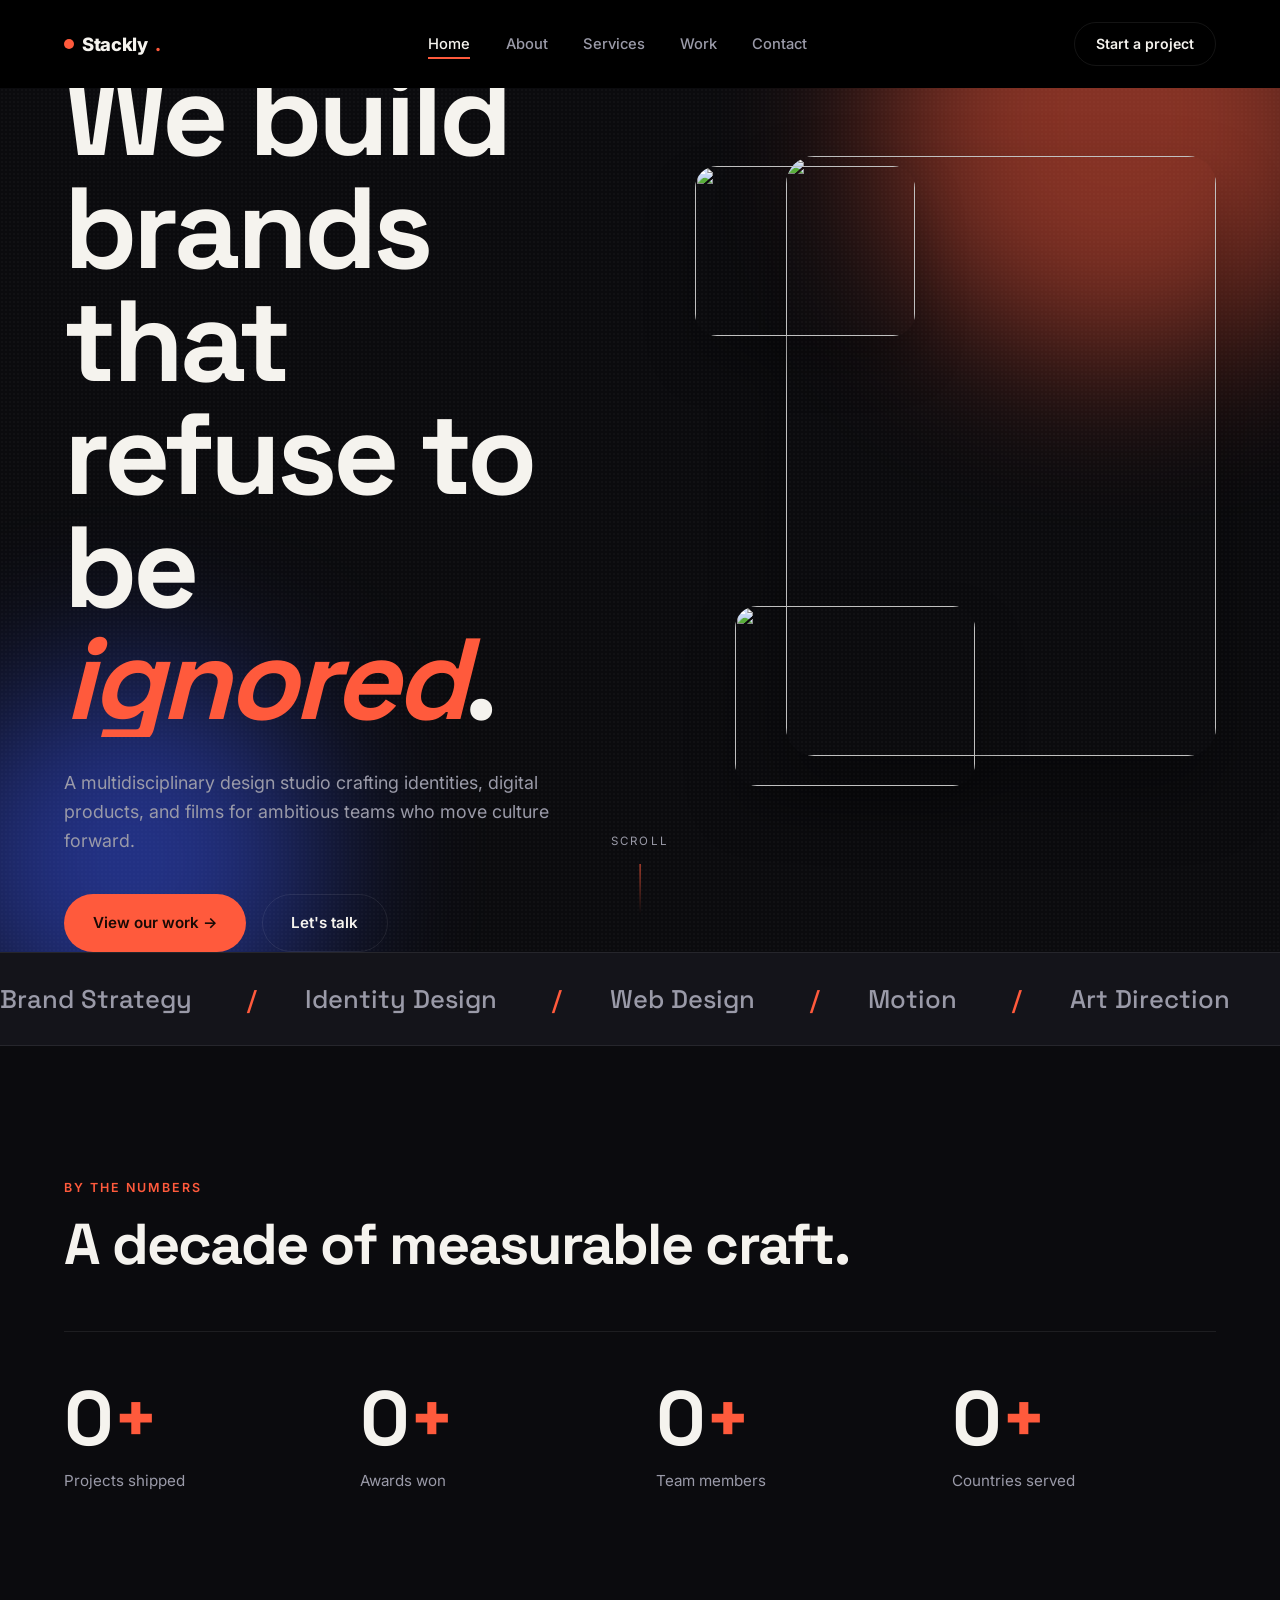
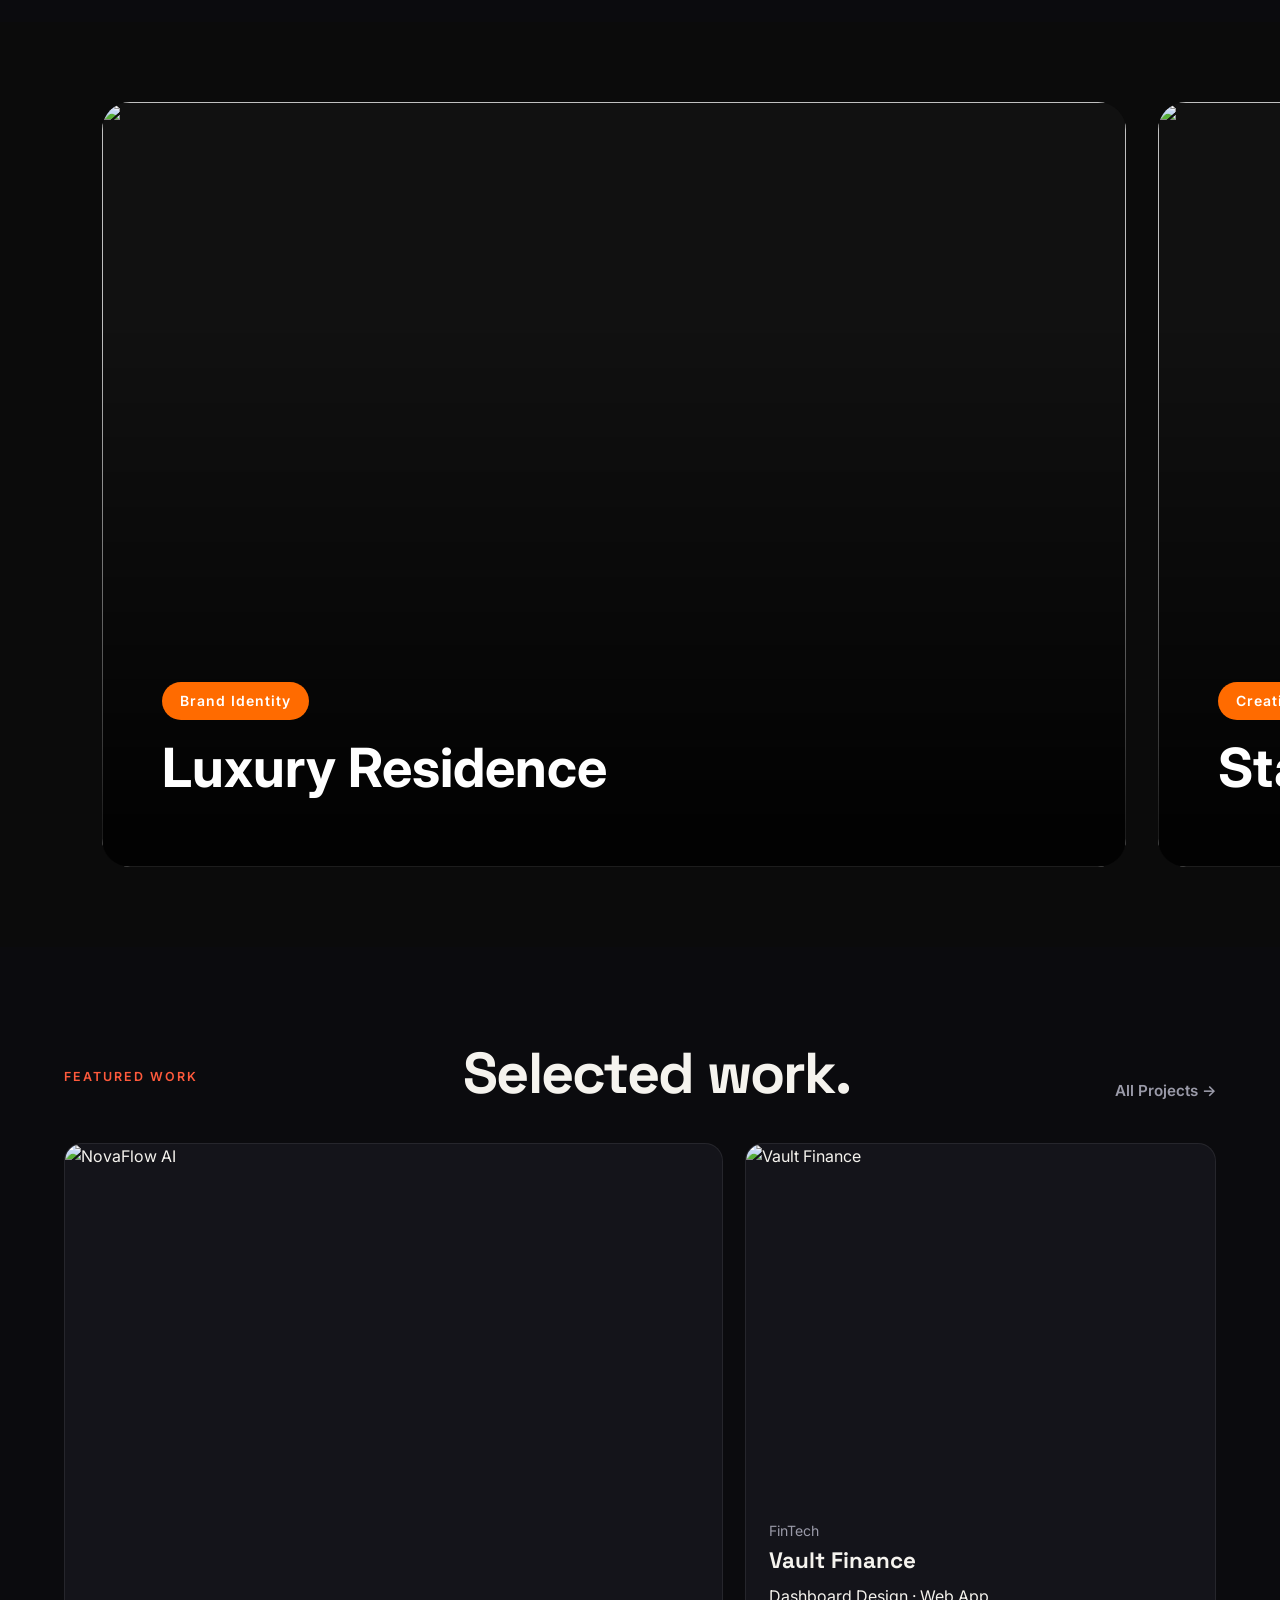
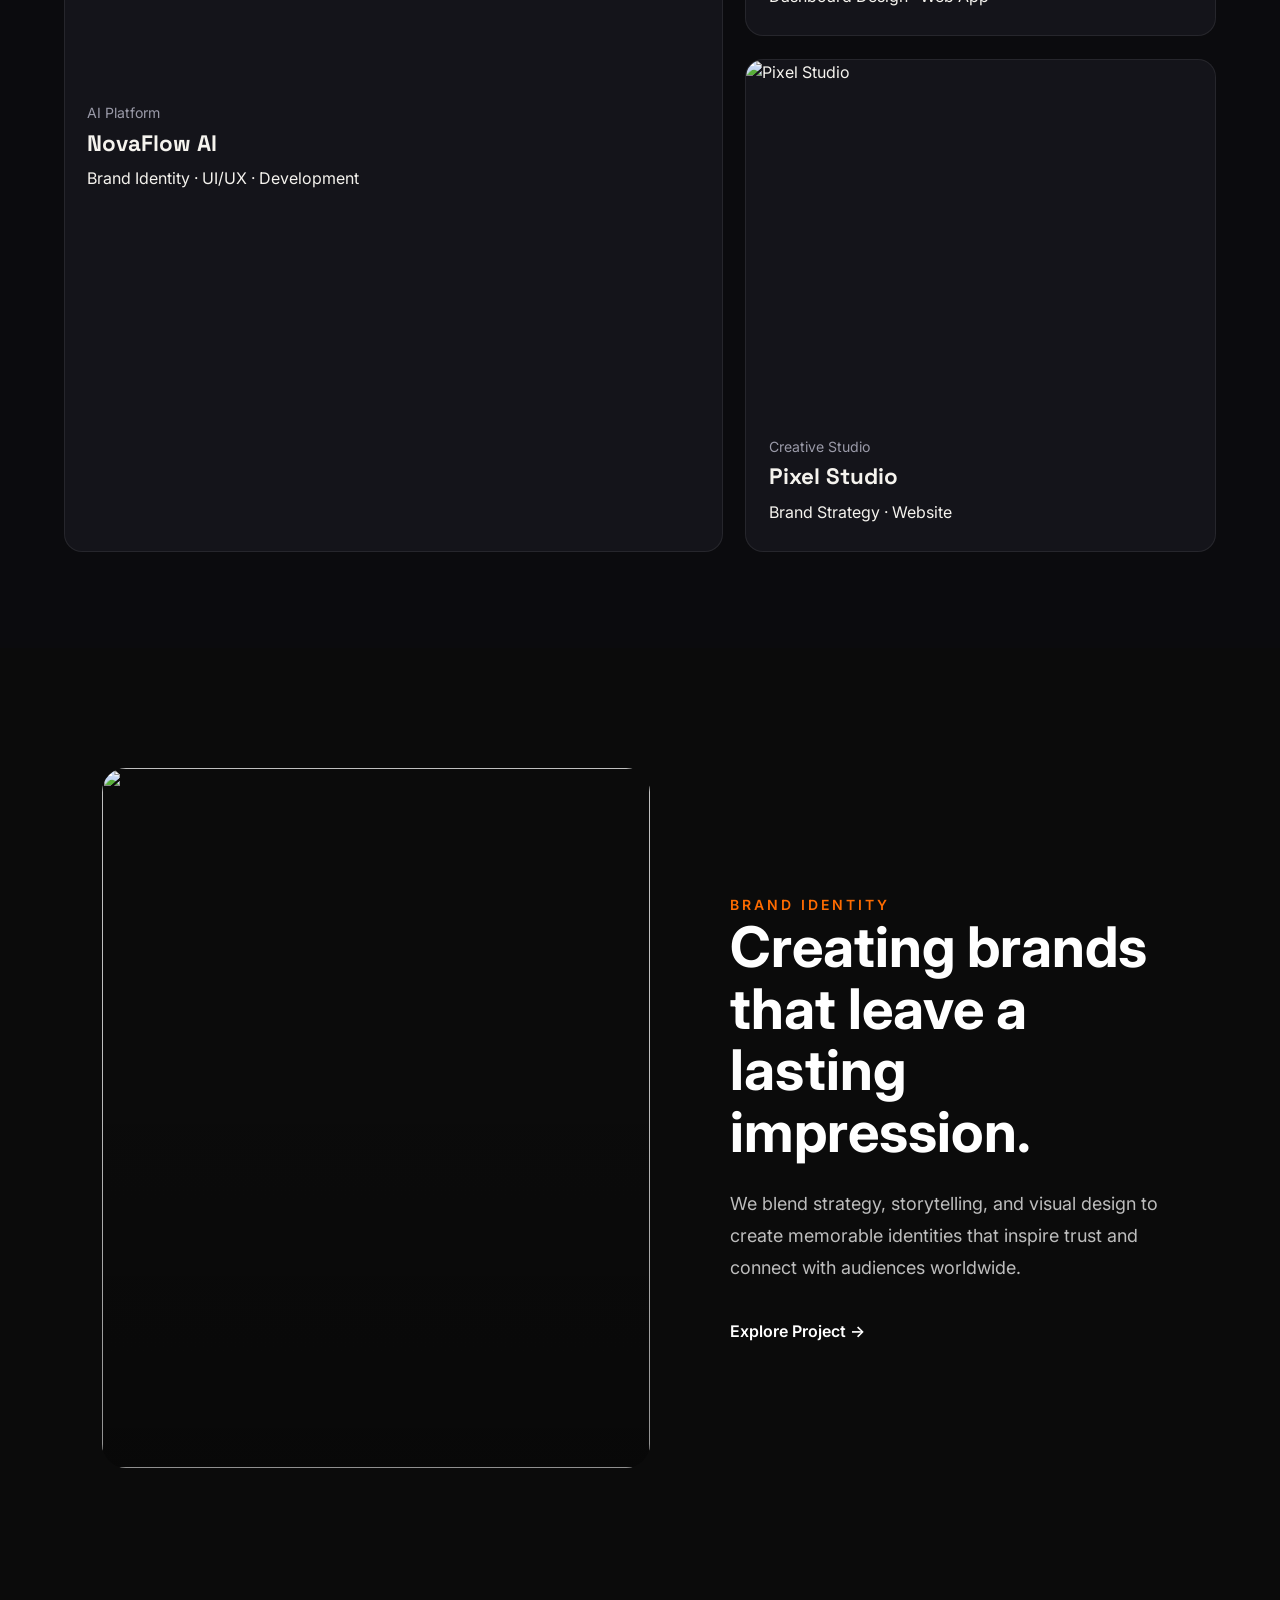
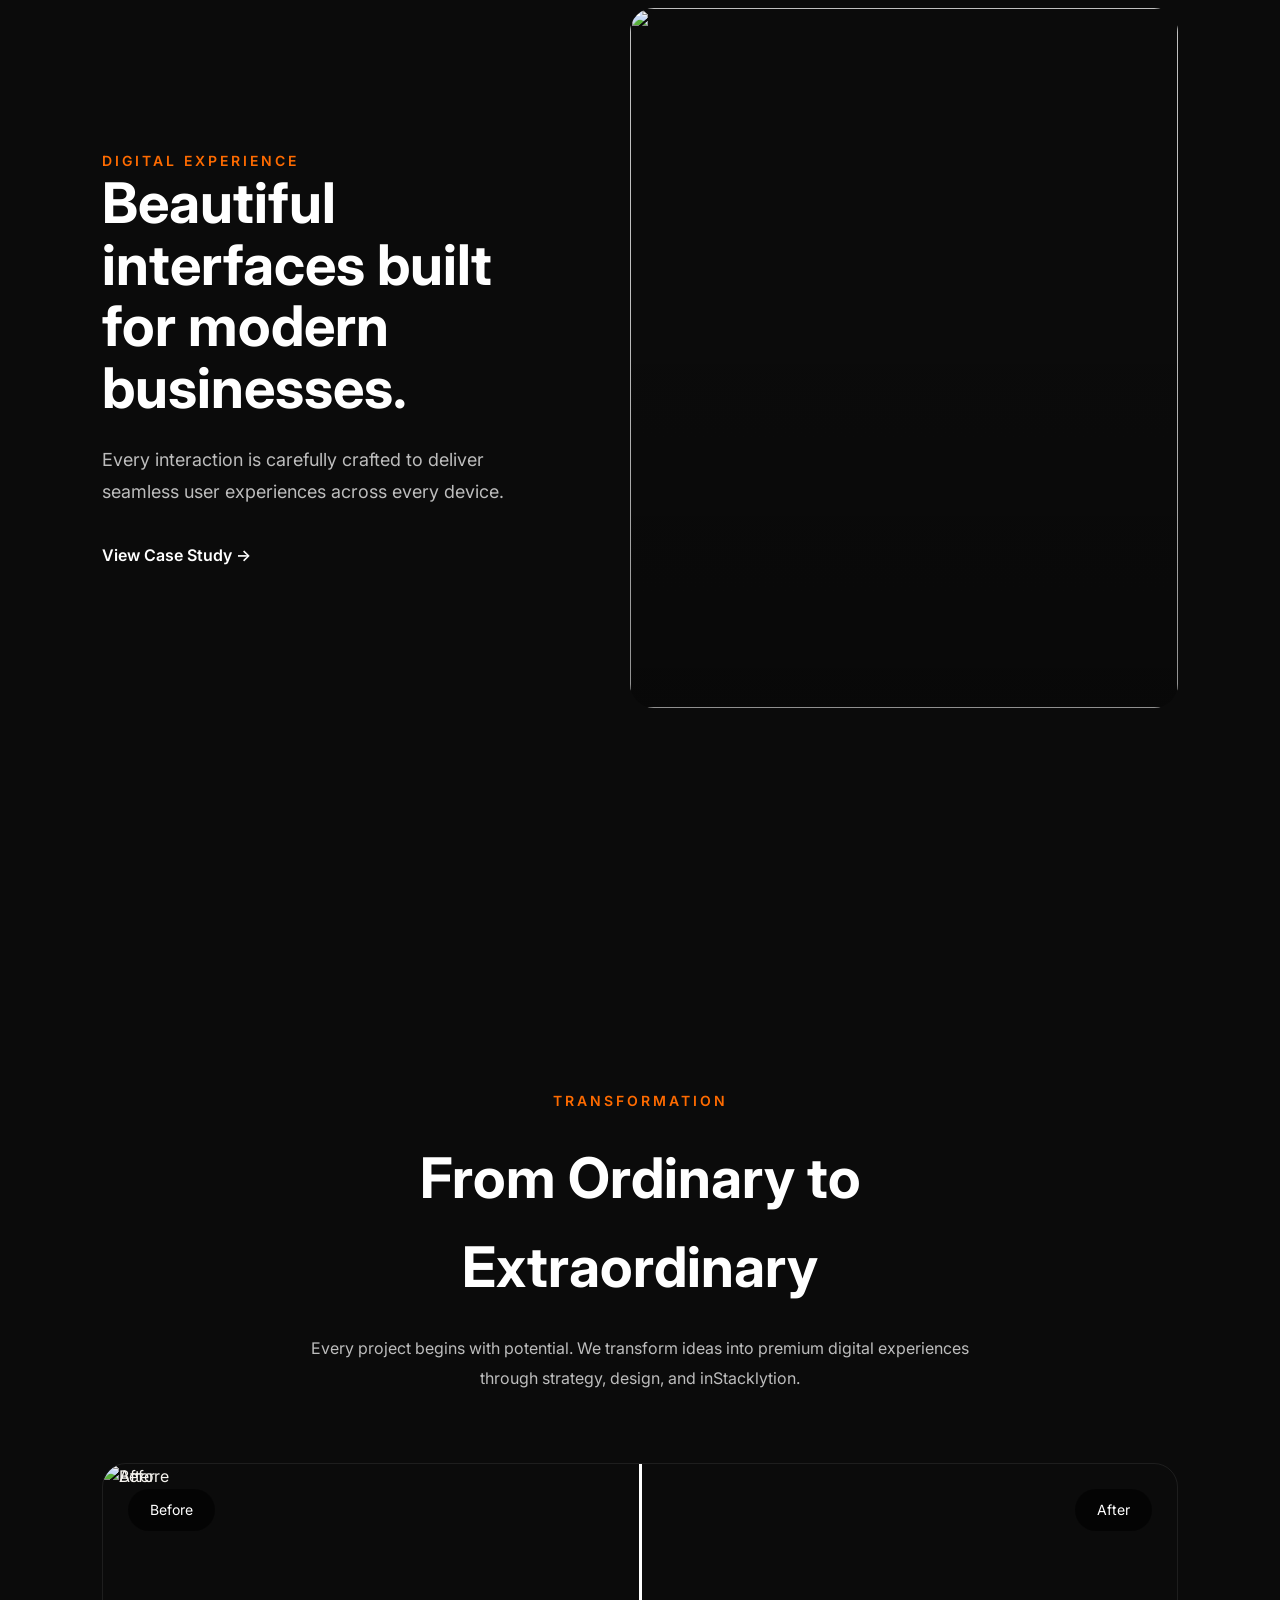
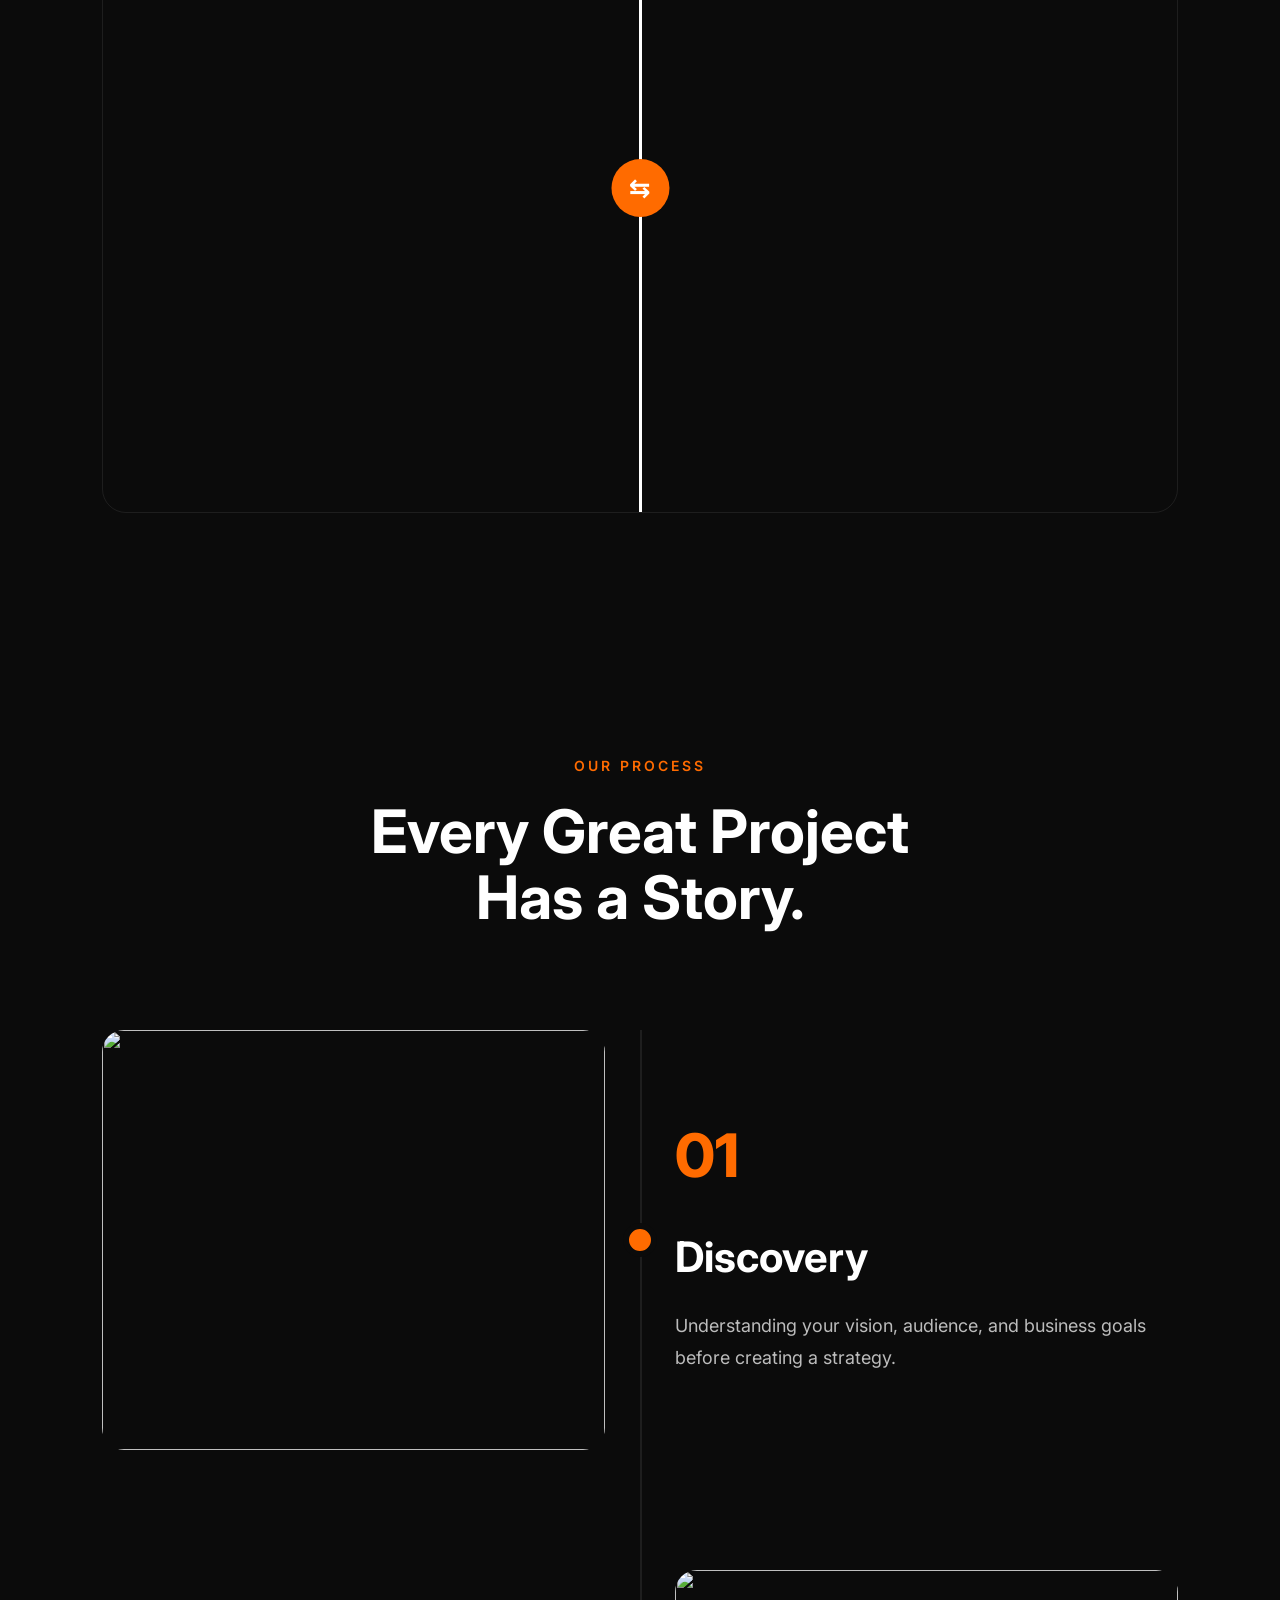
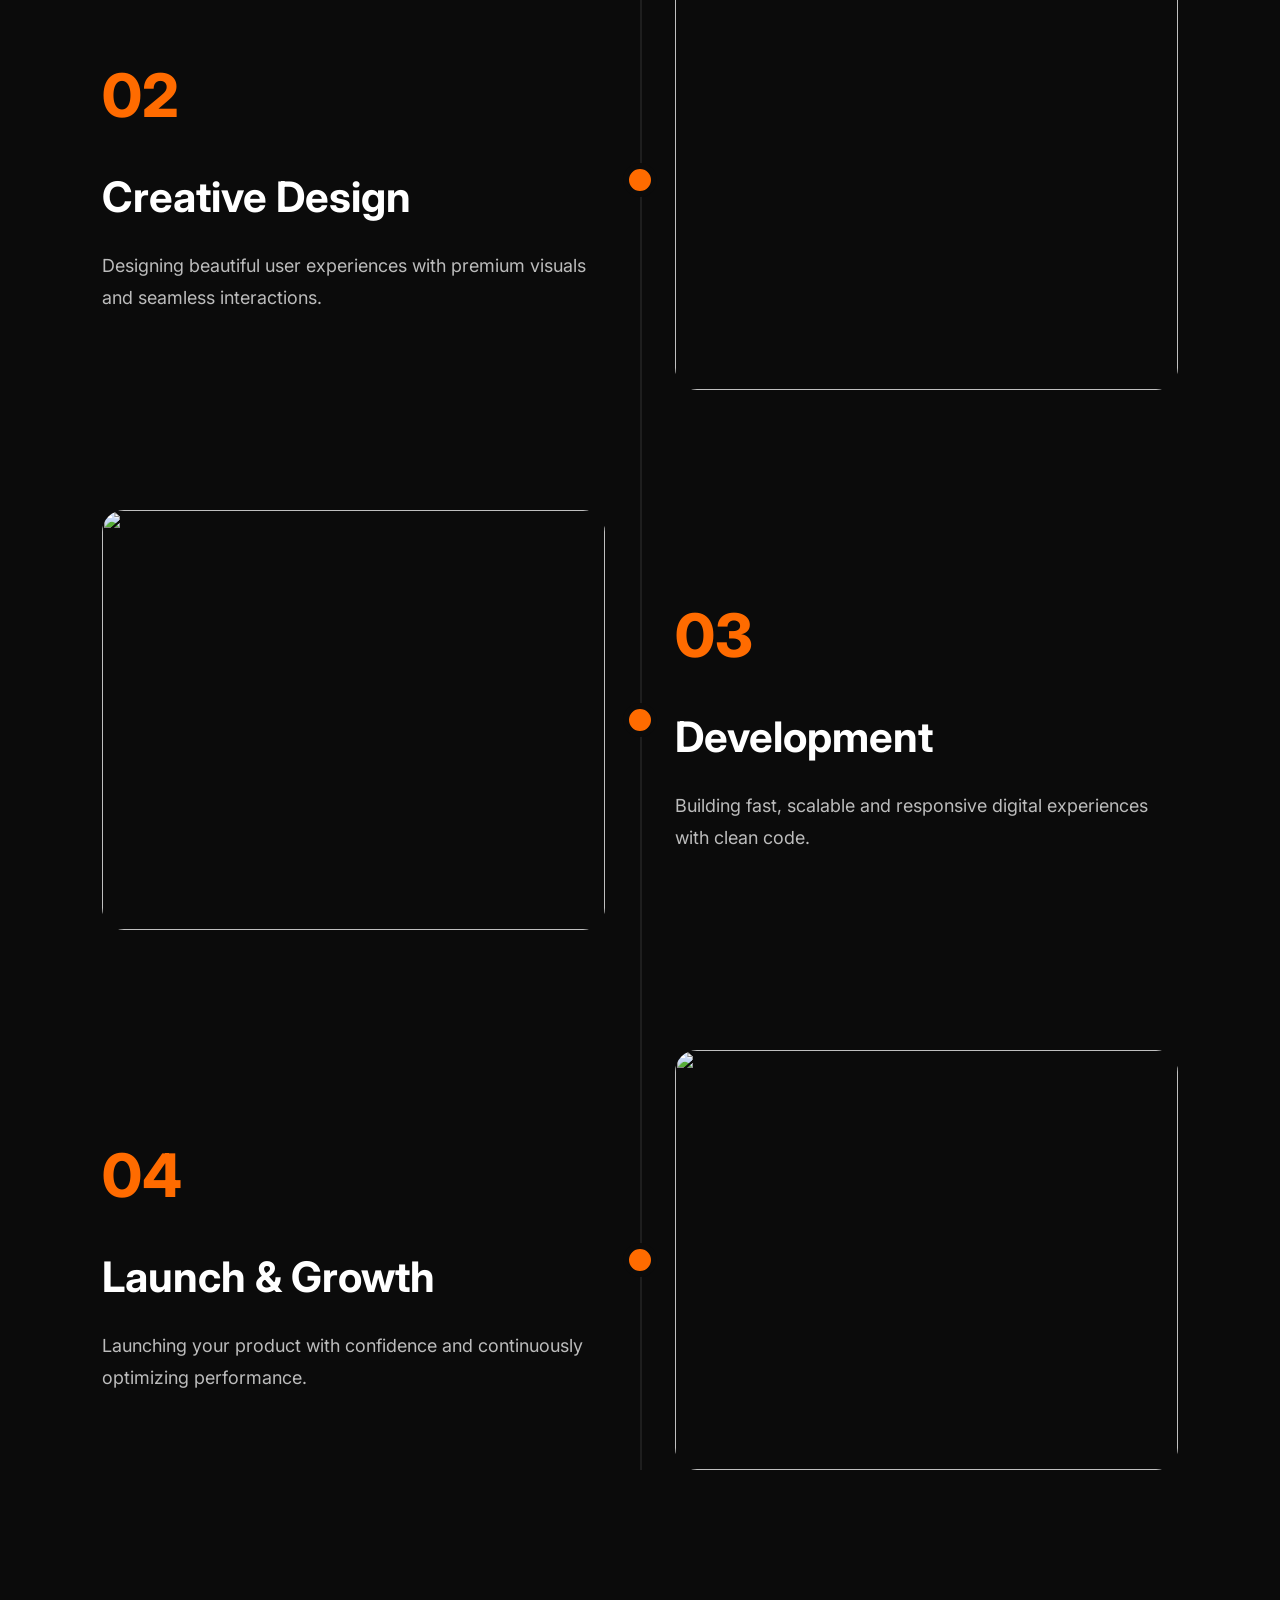
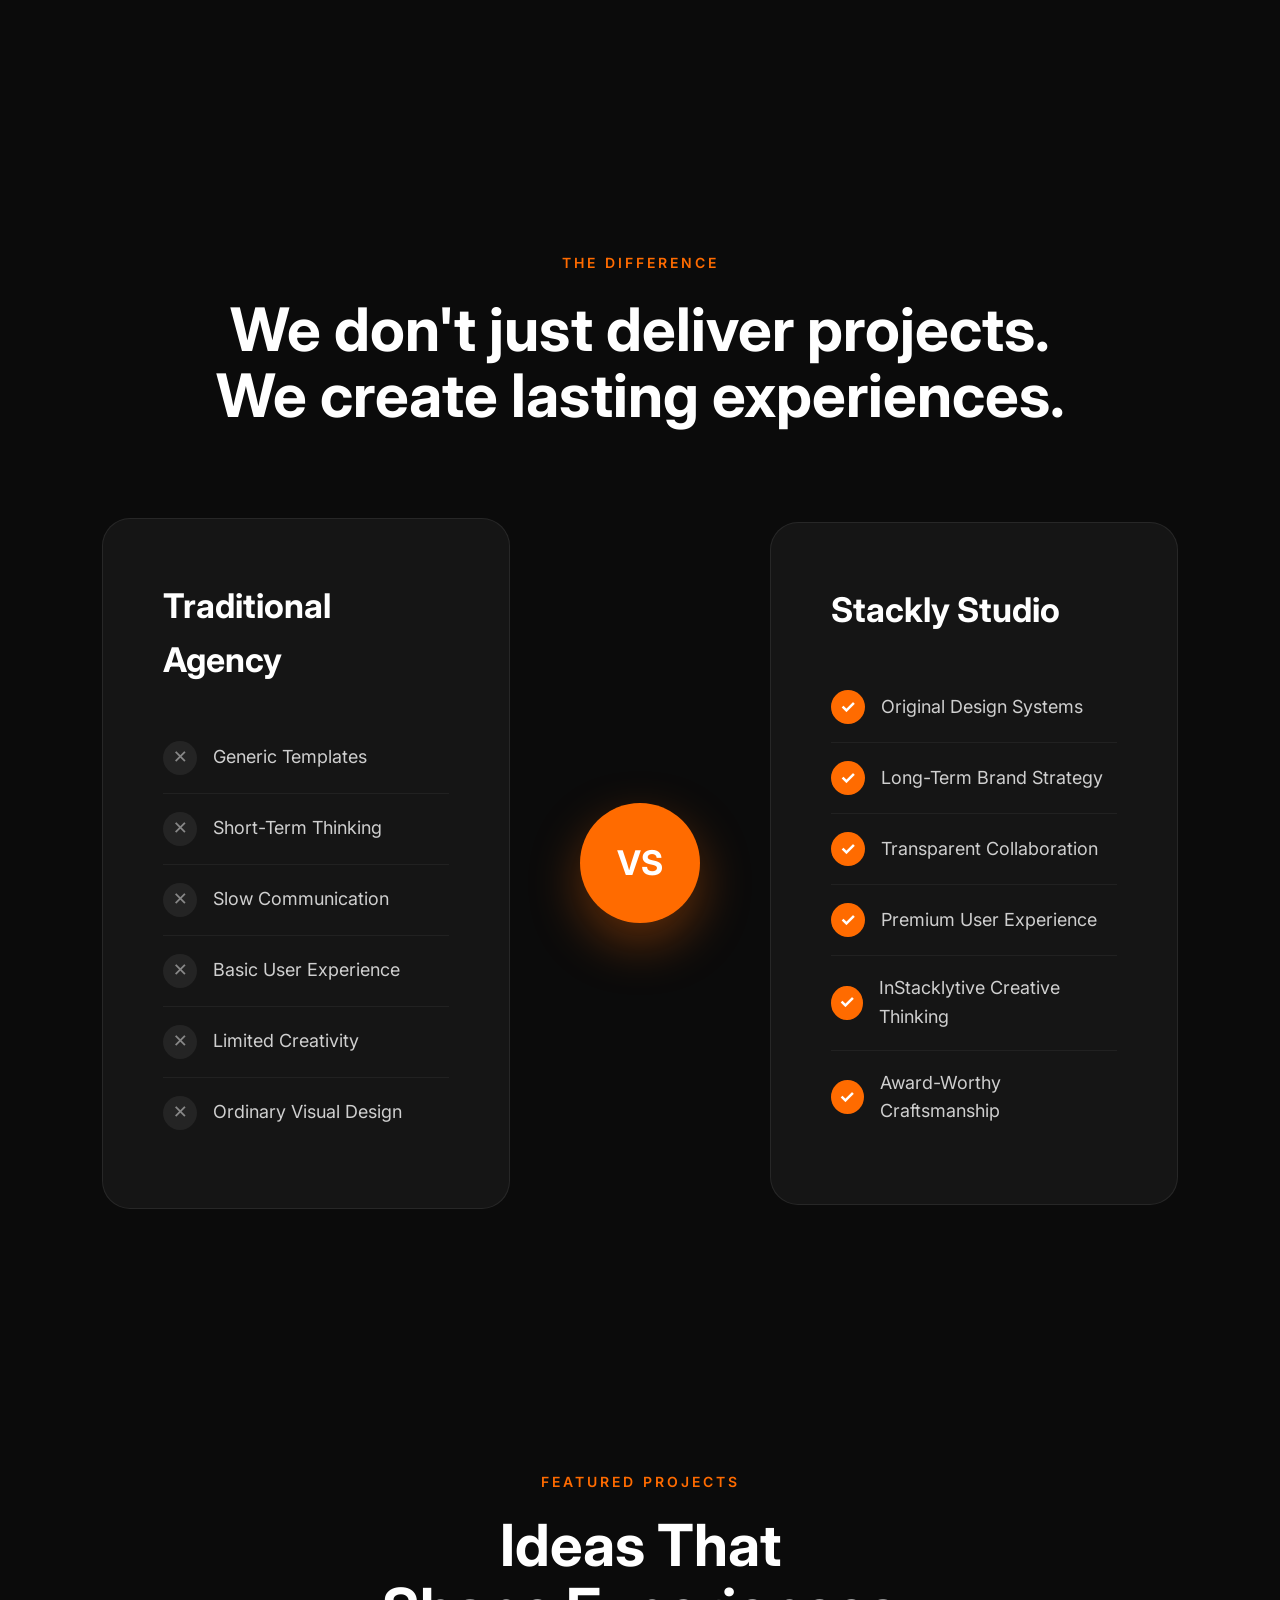
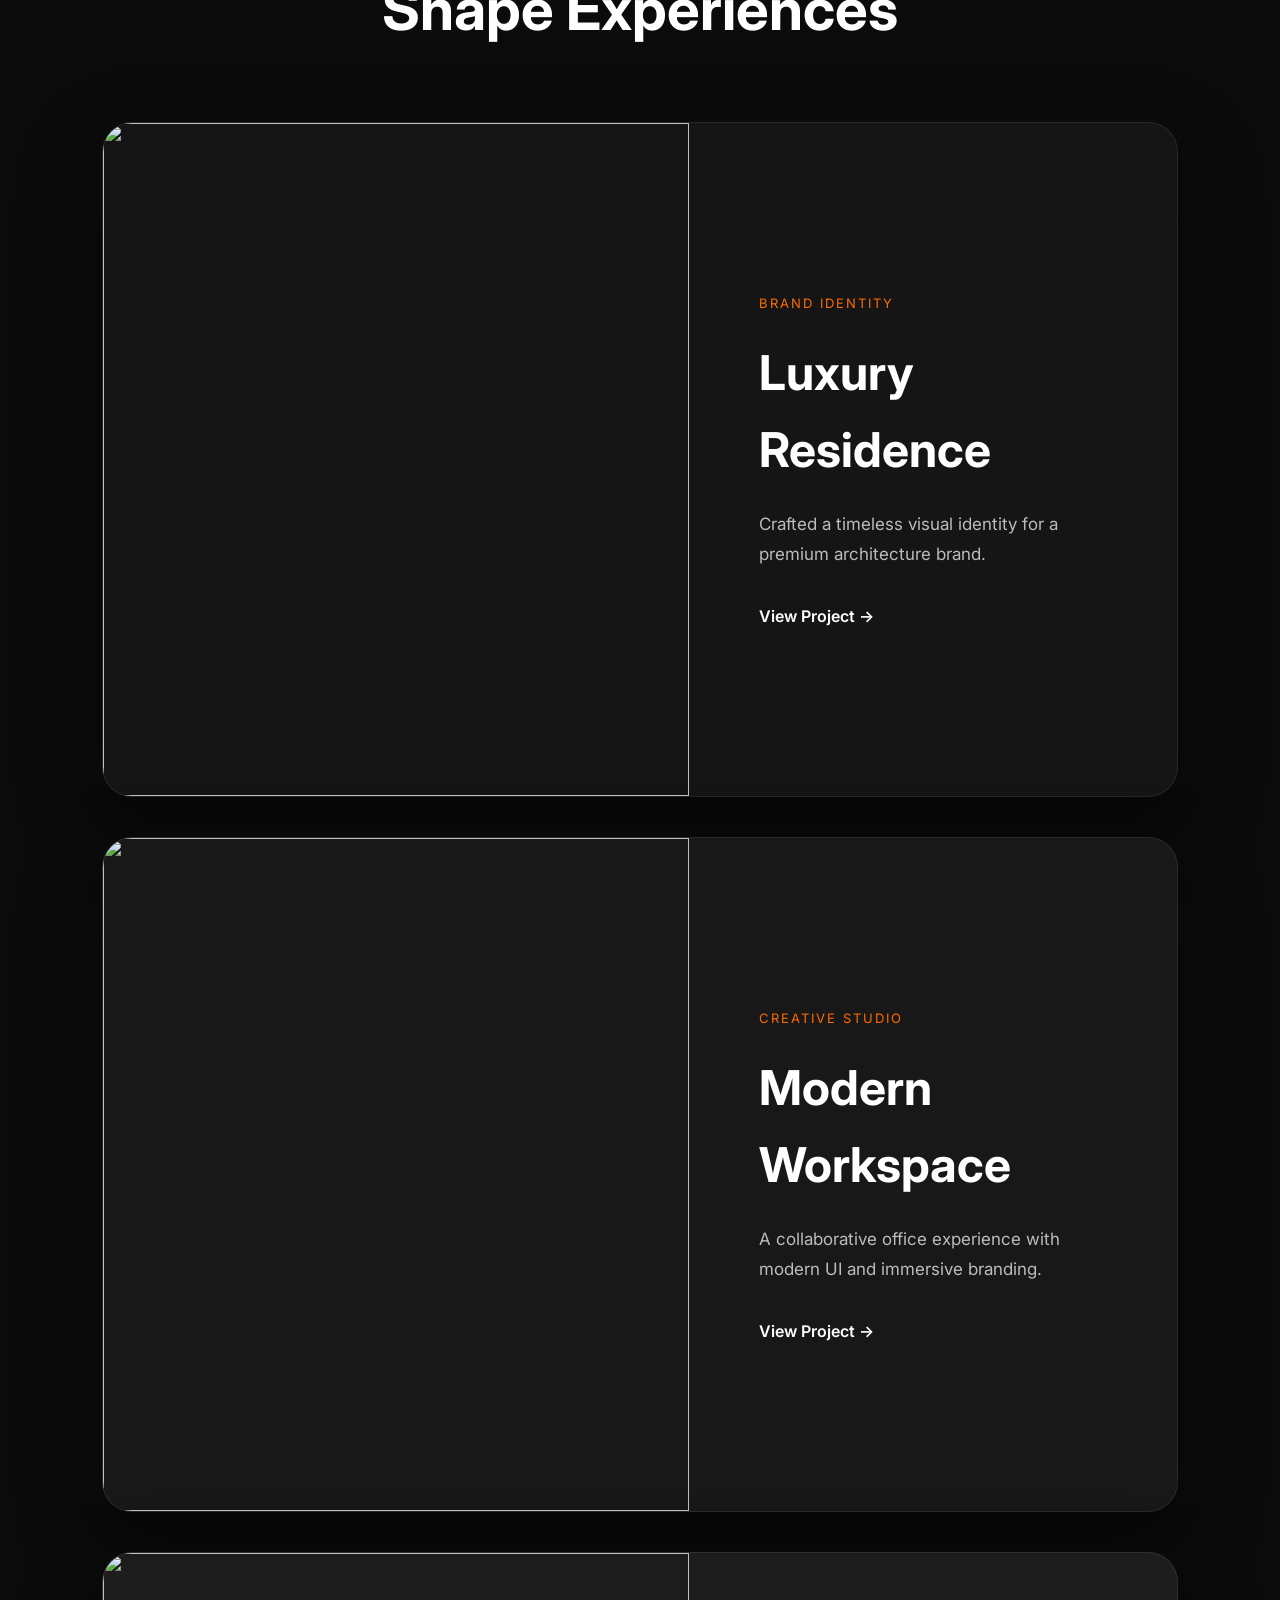
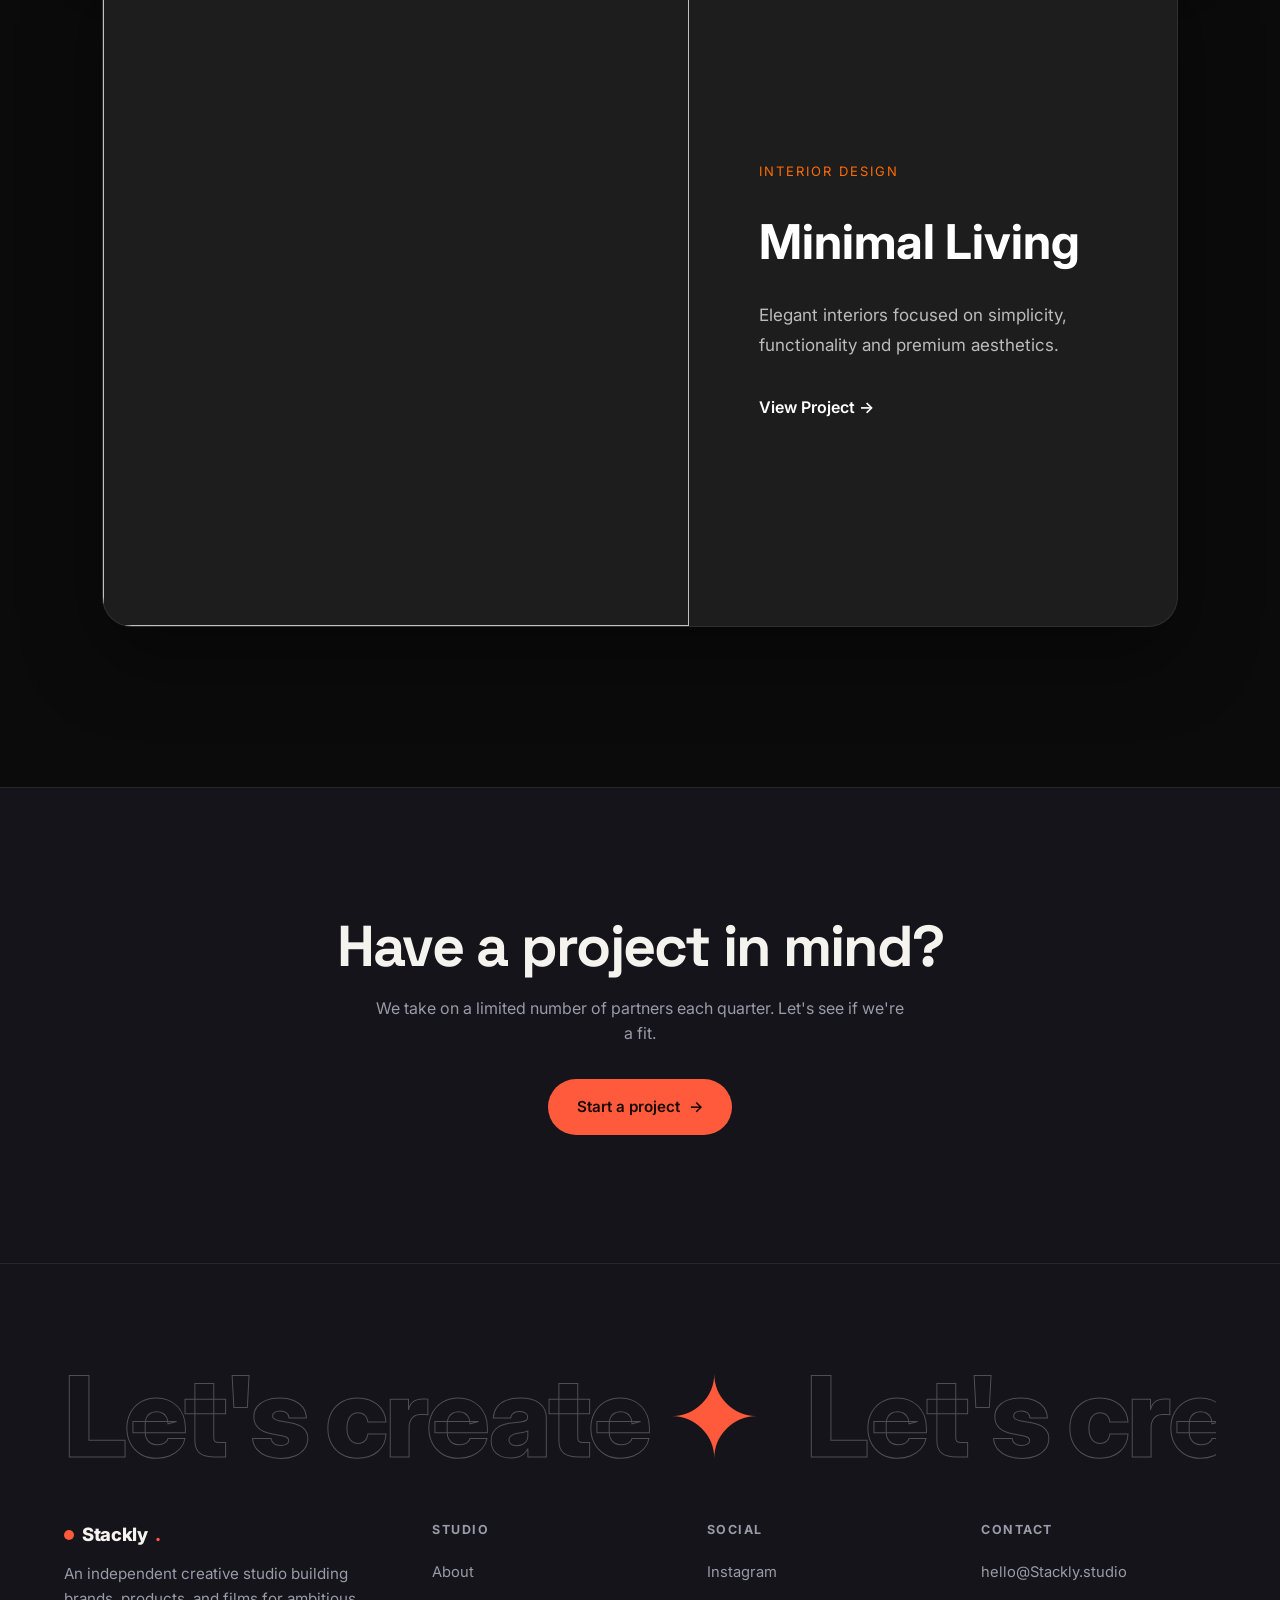
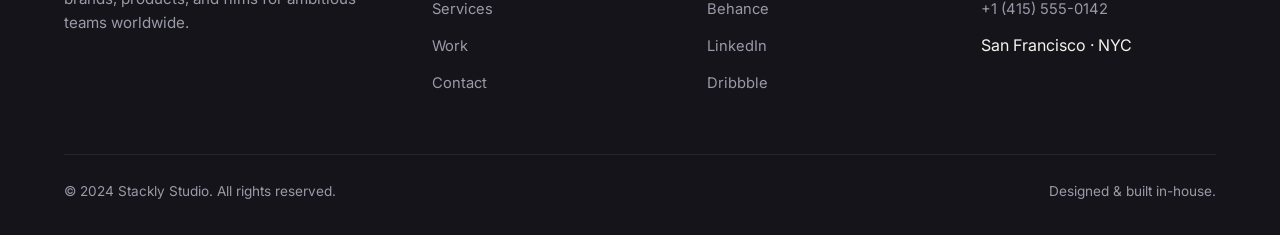
==== index.html @ c338a590 "first commit" ====
<!doctype html>
<html lang="en">
  <head>
    <meta charset="UTF-8" />
    <link rel="icon" type="image/svg+xml" href="/vite.svg" />
    <meta name="viewport" content="width=device-width, initial-scale=1.0" />
    <title>Stackly — Creative Agency</title>
    <link rel="preconnect" href="https://fonts.googleapis.com" />
    <link rel="preconnect" href="https://fonts.gstatic.com" crossorigin />
    <link href="https://fonts.googleapis.com/css2?family=Inter:wght@400;500;600;700;800&family=Space+Grotesk:wght@400;500;700&display=swap" rel="stylesheet" />
    <link rel="stylesheet" href="css/common.css" />
    <link rel="stylesheet" href="css/home.css" />
  </head>
  <body>
    <nav class="nav" id="nav">
      <a href="/index.html" class="nav-logo"><span class="dot"></span>Stackly<span style="color:var(--accent)">.</span></a>
      <ul class="nav-links" id="navLinks">
        <li><a href="index.html" class="active">Home</a></li>
        <li><a href="about.html">About</a></li>
        <li><a href="services.html">Services</a></li>
        <li><a href="work.html">Work</a></li>
        <li><a href="contact.html">Contact</a></li>
      </ul>
      <a href="/contact.html" class="nav-cta" id="navCta">Start a project</a>
      <button class="nav-toggle" id="navToggle" aria-label="Menu">
        <span></span><span></span><span></span>
      </button>
    </nav>

<header class="hero">

    <div class="hero-grain"></div>
    <div class="hero-orb orb-1"></div>
    <div class="hero-orb orb-2"></div>

    <div class="hero-wrapper">

        <!-- LEFT -->

        <div class="hero-content">

            <span class="hero-eyebrow">
                Creative studio · est. 2014
            </span>

            <h1 class="hero-title">
                <span class="line"><span>We build</span></span>
                <span class="line"><span>brands that</span></span>
                <span class="line"><span>refuse to be <em>ignored</em>.</span></span>
            </h1>

            <p class="hero-sub">
                A multidisciplinary design studio crafting identities,
                digital products, and films for ambitious teams who move
                culture forward.
            </p>

            <div class="hero-actions">
                <a href="/work.html" class="btn btn-primary">
                    View our work →
                </a>

                <a href="/contact.html" class="btn btn-ghost">
                    Let's talk
                </a>
            </div>

        </div>

        <!-- RIGHT -->

        <div class="hero-visual">

            <div class="hero-main">

                <img src="https://images.unsplash.com/photo-1497366754035-f200968a6e72?auto=format&fit=crop&w=1200&q=80">

            </div>

            <div class="hero-card card-top">

                <img src="https://images.unsplash.com/photo-1552664730-d307ca884978?auto=format&fit=crop&w=800&q=80">

            </div>

            <div class="hero-card card-bottom">

                <img src="https://images.unsplash.com/photo-1551434678-e076c223a692?auto=format&fit=crop&w=800&q=80">

            </div>

        </div>

    </div>

    <div class="hero-scroll">

        <span>Scroll</span>

        <div class="hero-scroll-line"></div>

    </div>

</header>

    <!-- SECTION-2 -->

    <section class="marquee-band">
      <div class="marquee-track">
        <span>Brand Strategy</span><span>Identity Design</span><span>Web Design</span>
        <span>Motion</span><span>Art Direction</span><span>Photography</span>
        <span>Brand Strategy</span><span>Identity Design</span><span>Web Design</span>
        <span>Motion</span><span>Art Direction</span><span>Photography</span>
      </div>
    </section>

    <!-- SECTION-3 -->

    <section class="stats">
      <div class="stats-head ">
        <span class="eyebrow section-tag">By the numbers</span>
        <h2>A decade of measurable craft.</h2>
      </div>
      <div class="stats-grid">
        <div class="stat ">
          <div class="stat-num" data-count="240">0</div>
          <div class="stat-label">Projects shipped</div>
        </div>
        <div class="stat " >
          <div class="stat-num" data-count="68">0</div>
          <div class="stat-label">Awards won</div>
        </div>
        <div class="stat " >
          <div class="stat-num" data-count="42">0</div>
          <div class="stat-label">Team members</div>
        </div>
        <div class="stat " >
          <div class="stat-num" data-count="12">0</div>
          <div class="stat-label">Countries served</div>
        </div>
      </div>
    </section>

    <!-- SECTION-4 -->
     <section class="portfolio-slider">

    <div class="project-card">
        <img src="https://images.unsplash.com/photo-1511818966892-d7d671e672a2?auto=format&fit=crop&w=1600&q=80" alt="">
        <div class="overlay">
            <span>Brand Identity</span>
            <h3>Luxury Residence</h3>
        </div>
    </div>

    <div class="project-card">
        <img src="https://images.unsplash.com/photo-1497366754035-f200968a6e72?auto=format&fit=crop&w=1600&q=80" alt="">
        <div class="overlay">
            <span>Creative Workspace</span>
            <h3>Stackly Office</h3>
        </div>
    </div>

    <div class="project-card">
        <img src="https://images.unsplash.com/photo-1505693416388-ac5ce068fe85?auto=format&fit=crop&w=1600&q=80" alt="">
        <div class="overlay">
            <span>Interior Design</span>
            <h3>Minimal Living</h3>
        </div>
    </div>

</section>

<!-- SECTION-5 -->

    <section class="showcase">

    <div class="showcase-head">

        <span class="eyebrow section-tag">Featured Work</span>

        <h2>Selected work.</h2>

        <a href="work.html" class="link-arrow">
            All Projects <span>→</span>
        </a>

    </div>

    <div class="showcase-grid">

        <!-- Project 1 -->

        <article class="card card-wide">

            <div class="card-img">

                <img src="https://images.unsplash.com/photo-1558655146-d09347e92766?auto=format&fit=crop&w=1600&q=80" alt="NovaFlow AI">

            </div>

            <div class="card-meta">

                <span class="project-type">AI Platform</span>

                <h3>NovaFlow AI</h3>

                <p>Brand Identity · UI/UX · Development</p>

            </div>

        </article>

        <!-- Project 2 -->

        <article class="card">

            <div class="card-img">

                <img src="https://images.unsplash.com/photo-1556740749-887f6717d7e4?auto=format&fit=crop&w=1200&q=80" alt="Vault Finance">

            </div>

            <div class="card-meta">

                <span class="project-type">FinTech</span>

                <h3>Vault Finance</h3>

                <p>Dashboard Design · Web App</p>

            </div>

        </article>

        <!-- Project 3 -->

        <article class="card">

            <div class="card-img">

                <img src="https://images.unsplash.com/photo-1516321318423-f06f85e504b3?auto=format&fit=crop&w=1200&q=80" alt="Pixel Studio">

            </div>

            <div class="card-meta">

                <span class="project-type">Creative Studio</span>

                <h3>Pixel Studio</h3>

                <p>Brand Strategy · Website</p>

            </div>

        </article>

    </div>

</section>

<!-- SECTION-6 -->
<section class="split-showcase">

    <!-- Section 1 -->
    <div class="split-row">

        <div class="split-image">
            <img src="https://images.unsplash.com/photo-1511818966892-d7d671e672a2?auto=format&fit=crop&w=1600&q=80" alt="">
        </div>

        <div class="split-content">
            <span class="section-tag">Brand Identity</span>

            <h2>Creating brands that leave a lasting impression.</h2>

            <p>
                We blend strategy, storytelling, and visual design to
                create memorable identities that inspire trust and
                connect with audiences worldwide.
            </p>

            <a href="#" class="split-btn">
                Explore Project →
            </a>

        </div>

    </div>

    <!-- Section 2 -->

    <div class="split-row reverse">

        <div class="split-image">
            <img src="https://images.unsplash.com/photo-1497366754035-f200968a6e72?auto=format&fit=crop&w=1600&q=80" alt="">
        </div>

        <div class="split-content">

            <span class="section-tag">Digital Experience</span>

            <h2>Beautiful interfaces built for modern businesses.</h2>

            <p>
                Every interaction is carefully crafted to deliver
                seamless user experiences across every device.
            </p>

            <a href="#" class="split-btn">
                View Case Study →
            </a>

        </div>

    </div>

</section>

<!-- SECTION-7 -->
<section class="before-after">

    <div class="section-heading">
        <span class="section-tag">Transformation</span>
        <h2>From Ordinary to Extraordinary</h2>
        <p>
            Every project begins with potential. We transform ideas into
            premium digital experiences through strategy, design, and inStacklytion.
        </p>
    </div>

    <div class="compare-container">

        <!-- Before -->
        <img
            src="https://images.unsplash.com/photo-1497366754035-f200968a6e72?auto=format&fit=crop&w=1600&q=80"
            alt="Before"
        >

        <!-- After -->
        <div class="compare-after">

            <img
                src="https://images.unsplash.com/photo-1511818966892-d7d671e672a2?auto=format&fit=crop&w=1600&q=80"
                alt="After"
            >

        </div>

        <!-- Drag Line -->
        <div class="compare-line">
            <span>⇆</span>
        </div>

        <input
            type="range"
            min="0"
            max="100"
            value="50"
            class="slider"
        >

        <div class="label before-label">Before</div>
        <div class="label after-label">After</div>

    </div>

</section>

<!-- SECTION-8 -->
<section class="timeline">

    <div class="timeline-heading">
        <span class="section-tag">Our Process</span>
        <h2>Every Great Project<br>Has a Story.</h2>
    </div>

    <div class="timeline-wrapper">

        <!-- Step 1 -->
        <div class="timeline-item">

            <div class="timeline-image">
                <img src="https://images.unsplash.com/photo-1516321318423-f06f85e504b3?auto=format&fit=crop&w=1200&q=80" alt="">
            </div>

            <div class="timeline-content">
                <span>01</span>
                <h3>Discovery</h3>
                <p>Understanding your vision, audience, and business goals before creating a strategy.</p>
            </div>

        </div>

        <!-- Step 2 -->
        <div class="timeline-item reverse">

            <div class="timeline-image">
                <img src="https://images.unsplash.com/photo-1497366754035-f200968a6e72?auto=format&fit=crop&w=1200&q=80" alt="">
            </div>

            <div class="timeline-content">
                <span>02</span>
                <h3>Creative Design</h3>
                <p>Designing beautiful user experiences with premium visuals and seamless interactions.</p>
            </div>

        </div>

        <!-- Step 3 -->
        <div class="timeline-item">

            <div class="timeline-image">
                <img src="https://images.unsplash.com/photo-1511818966892-d7d671e672a2?auto=format&fit=crop&w=1200&q=80" alt="">
            </div>

            <div class="timeline-content">
                <span>03</span>
                <h3>Development</h3>
                <p>Building fast, scalable and responsive digital experiences with clean code.</p>
            </div>

        </div>

        <!-- Step 4 -->
        <div class="timeline-item reverse">

            <div class="timeline-image">
                <img src="https://images.unsplash.com/photo-1524758631624-e2822e304c36?auto=format&fit=crop&w=1200&q=80" alt="">
            </div>

            <div class="timeline-content">
                <span>04</span>
                <h3>Launch & Growth</h3>
                <p>Launching your product with confidence and continuously optimizing performance.</p>
            </div>

        </div>

    </div>

</section>

<!-- SECTION-9 -->
<section class="difference">

    <div class="difference-head">

        <span class="section-tag">The Difference</span>

        <h2>
            We don't just deliver projects.
            We create lasting experiences.
        </h2>

    </div>

    <div class="difference-grid">

        <!-- Left -->

        <div class="difference-box left">

            <h3>Traditional Agency</h3>

            <ul>

                <li>
                    <span>✕</span>
                    Generic Templates
                </li>

                <li>
                    <span>✕</span>
                    Short-Term Thinking
                </li>

                <li>
                    <span>✕</span>
                    Slow Communication
                </li>

                <li>
                    <span>✕</span>
                    Basic User Experience
                </li>

                <li>
                    <span>✕</span>
                    Limited Creativity
                </li>

                <li>
                    <span>✕</span>
                    Ordinary Visual Design
                </li>

            </ul>

        </div>

        <!-- VS -->

        <div class="difference-middle">

            <div class="circle">

                VS

            </div>

        </div>

        <!-- Right -->

        <div class="difference-box right">

            <h3>Stackly Studio</h3>

            <ul>

                <li>
                    <span>✓</span>
                    Original Design Systems
                </li>

                <li>
                    <span>✓</span>
                    Long-Term Brand Strategy
                </li>

                <li>
                    <span>✓</span>
                    Transparent Collaboration
                </li>

                <li>
                    <span>✓</span>
                    Premium User Experience
                </li>

                <li>
                    <span>✓</span>
                    InStacklytive Creative Thinking
                </li>

                <li>
                    <span>✓</span>
                    Award-Worthy Craftsmanship
                </li>

            </ul>

        </div>

    </div>

</section>

<!-- SECTION-10 -->
<section class="stack-section">

    <div class="stack-heading">
        <span class="section-tag">Featured Projects</span>
        <h2>Ideas That<br>Shape Experiences</h2>
    </div>

    <div class="stack-wrapper">

        <!-- Card 1 -->
        <article class="stack-card">
            <img src="https://images.unsplash.com/photo-1511818966892-d7d671e672a2?auto=format&fit=crop&w=1600&q=80" alt="">

            <div class="stack-content">
                <span>Brand Identity</span>
                <h3>Luxury Residence</h3>
                <p>
                    Crafted a timeless visual identity for a premium
                    architecture brand.
                </p>
                <a href="#">View Project →</a>
            </div>
        </article>

        <!-- Card 2 -->
        <article class="stack-card">
            <img src="https://images.unsplash.com/photo-1497366754035-f200968a6e72?auto=format&fit=crop&w=1600&q=80" alt="">

            <div class="stack-content">
                <span>Creative Studio</span>
                <h3>Modern Workspace</h3>
                <p>
                    A collaborative office experience with modern UI
                    and immersive branding.
                </p>
                <a href="#">View Project →</a>
            </div>
        </article>

        <!-- Card 3 -->
        <article class="stack-card">
            <img src="https://images.unsplash.com/photo-1505693416388-ac5ce068fe85?auto=format&fit=crop&w=1600&q=80" alt="">

            <div class="stack-content">
                <span>Interior Design</span>
                <h3>Minimal Living</h3>
                <p>
                    Elegant interiors focused on simplicity,
                    functionality and premium aesthetics.
                </p>
                <a href="#">View Project →</a>
            </div>
        </article>

    </div>

</section>



    <section class="cta-band">
      <h2 class="cta-title ">Have a project in mind?</h2>
      <p class="" >We take on a limited number of partners each quarter. Let's see if we're a fit.</p>
      <a href="/contact.html" class="btn btn-primary " >Start a project <span class="arrow">→</span></a>
    </section>

    <footer class="footer">
      <div class="footer-marquee">
        <div class="footer-marquee-track">
          <span>Let's create</span><span>Let's create</span><span>Let's create</span><span>Let's create</span>
        </div>
      </div>
      <div class="footer-grid">
        <div class="footer-brand">
          <a href="/index.html" class="nav-logo"><span class="dot"></span>Stackly<span style="color:var(--accent)">.</span></a>
          <p>An independent creative studio building brands, products, and films for ambitious teams worldwide.</p>
        </div>
        <div>
          <h4>Studio</h4>
          <ul>
            <li><a href="/about.html">About</a></li>
            <li><a href="/services.html">Services</a></li>
            <li><a href="/work.html">Work</a></li>
            <li><a href="/contact.html">Contact</a></li>
          </ul>
        </div>
        <div>
          <h4>Social</h4>
          <ul>
            <li><a href="#">Instagram</a></li>
            <li><a href="#">Behance</a></li>
            <li><a href="#">LinkedIn</a></li>
            <li><a href="#">Dribbble</a></li>
          </ul>
        </div>
        <div>
          <h4>Contact</h4>
          <ul>
            <li><a href="#">hello@Stackly.studio</a></li>
            <li><a href="#">+1 (415) 555-0142</a></li>
            <li>San Francisco · NYC</li>
          </ul>
        </div>
      </div>
      <div class="footer-bottom">
        <span>© 2024 Stackly Studio. All rights reserved.</span>
        <span>Designed & built in-house.</span>
      </div>
    </footer>

    <script type="module" src="js/comman.js"></script>
  </body>
</html>
---- css/common.css ----
:root {
  --bg: #0b0b0e;
  --surface: #14141a;
  --surface-2: #1c1c24;
  --text: #f5f3ee;
  --muted: #9a9aa8;
  --accent: #ff5a3c;
  --accent-2: #ffd166;
  --line: rgba(255, 255, 255, 0.08);
  --radius: 18px;
  --ease: cubic-bezier(0.22, 1, 0.36, 1);
}

* { margin: 0; padding: 0; box-sizing: border-box; }

html { scroll-behavior: smooth; -webkit-font-smoothing: antialiased; }

body {
  font-family: 'Inter', system-ui, -apple-system, sans-serif;
  background: var(--bg);
  color: var(--text);
  line-height: 1.6;
  overflow-x: hidden;
}

a { color: inherit; text-decoration: none; }
img { display: block; max-width: 100%; }
button { font-family: inherit; cursor: pointer; border: none; background: none; color: inherit; }

/* ---------- Navigation ---------- */
.nav {
  position: fixed;
  top: 0; left: 0; right: 0;
  z-index: 100;
  display: flex;
  align-items: center;
  justify-content: space-between;
  padding: 1.4rem clamp(1.2rem, 5vw, 4rem);
  background-color: black;
  transition: background 0.4s var(--ease), padding 0.4s var(--ease);
}
.nav.scrolled {
  background: rgba(11, 11, 14, 0.72);
  backdrop-filter: blur(14px);
  padding-top: 1rem;
  padding-bottom: 1rem;
  border-bottom: 1px solid var(--line);
}
.nav-logo {
  font-weight: 800;
  font-size: 1.15rem;
  letter-spacing: -0.02em;
  display: flex;
  align-items: center;
  gap: 0.5rem;
}
.nav-logo .dot {
  width: 10px; height: 10px;
  background: var(--accent);
  border-radius: 50%;
  display: inline-block;
}
.nav-links {
  display: flex;
  gap: 2.2rem;
  list-style: none;
}
.nav-links a {
  font-size: 0.92rem;
  font-weight: 500;
  color: var(--muted);
  position: relative;
  transition: color 0.3s var(--ease);
}
.nav-links a:hover, .nav-links a.active { color: var(--text); }
.nav-links a::after {
  content: '';
  position: absolute;
  left: 0; bottom: -6px;
  width: 0; height: 2px;
  background: var(--accent);
  transition: width 0.35s var(--ease);
}
.nav-links a:hover::after, .nav-links a.active::after { width: 100%; }
.nav-cta {
  padding: 0.6rem 1.3rem;
  border: 1px solid var(--line);
  border-radius: 100px;
  font-size: 0.88rem;
  font-weight: 600;
  transition: all 0.3s var(--ease);
}
.nav-cta:hover { background: var(--accent); border-color: var(--accent); }

.nav-toggle {
  display: none;
  flex-direction: column;
  gap: 5px;
  z-index: 101;
}
.nav-toggle span {
  width: 26px; height: 2px;
  background: var(--text);
  transition: transform 0.3s var(--ease), opacity 0.3s;
}
.nav-toggle.open span:nth-child(1) { transform: translateY(7px) rotate(45deg); }
.nav-toggle.open span:nth-child(2) { opacity: 0; }
.nav-toggle.open span:nth-child(3) { transform: translateY(-7px) rotate(-45deg); }

@media (max-width: 860px) {
  .nav-links, .nav-cta {
    position: fixed;
    top: 0; right: 0;
    height: 100vh;
    width: min(78vw, 340px);
    background: var(--surface);
    flex-direction: column;
    justify-content: center;
    align-items: flex-start;
    padding: 2rem 2.4rem;
    gap: 1.6rem;
    transform: translateX(100%);
    transition: transform 0.45s var(--ease);
  }
  .nav-links.open, .nav-cta.open { transform: translateX(0); }
  .nav-links { z-index: 100; }
  .nav-cta { z-index: 100; margin-top: 1rem; }
  .nav-toggle { display: flex; }
}

/* ---------- Footer ---------- */
.footer {
  background: var(--surface);
  padding: clamp(3rem, 8vw, 6rem) clamp(1.2rem, 5vw, 4rem) 2rem;
  border-top: 1px solid var(--line);
}
.footer-grid {
  display: grid;
  grid-template-columns: 1.4fr 1fr 1fr 1fr;
  gap: 2.5rem;
  margin-bottom: 3rem;
}
.footer h4 {
  font-size: 0.78rem;
  text-transform: uppercase;
  letter-spacing: 0.12em;
  color: var(--muted);
  margin-bottom: 1.2rem;
}
.footer ul { list-style: none; }
.footer ul li { margin-bottom: 0.7rem; }
.footer ul a { color: var(--muted); font-size: 0.92rem; transition: color 0.3s; }
.footer ul a:hover { color: var(--accent); }
.footer-brand p { color: var(--muted); font-size: 0.95rem; max-width: 320px; margin-top: 0.8rem; }
.footer-bottom {
  border-top: 1px solid var(--line);
  padding-top: 1.6rem;
  display: flex;
  justify-content: space-between;
  flex-wrap: wrap;
  gap: 1rem;
  color: var(--muted);
  font-size: 0.85rem;
}
.footer-marquee {
  font-size: clamp(2.5rem, 9vw, 7rem);
  font-weight: 800;
  letter-spacing: -0.03em;
  line-height: 1;
  margin-bottom: 3rem;
  white-space: nowrap;
  overflow: hidden;
  color: transparent;
  -webkit-text-stroke: 1px rgba(255,255,255,0.25);
}
.footer-marquee-track {
  display: inline-flex;
  gap: 3rem;
  animation: marquee 22s linear infinite;
}
.footer-marquee-track span::after { content: ' ✦ '; color: var(--accent); -webkit-text-stroke: 0; }
@keyframes marquee { to { transform: translateX(-50%); } }

@media (max-width: 760px) {
  .footer-grid { grid-template-columns: 1fr 1fr; }
}
@media (max-width: 460px) {
  .footer-grid { grid-template-columns: 1fr; }
}

/* ---------- Reveal animation ---------- */
.reveal {
  opacity: 0;
  transform: translateY(40px);
  transition: opacity 0.8s var(--ease), transform 0.8s var(--ease);
}
.reveal.in { opacity: 1; transform: none; }
.reveal[data-delay="1"] { transition-delay: 0.1s; }
.reveal[data-delay="2"] { transition-delay: 0.2s; }
.reveal[data-delay="3"] { transition-delay: 0.3s; }
.reveal[data-delay="4"] { transition-delay: 0.4s; }

/* ---------- Shared buttons ---------- */
.btn {
  display: inline-flex;
  align-items: center;
  gap: 0.6rem;
  padding: 1rem 1.8rem;
  border-radius: 100px;
  font-weight: 600;
  font-size: 0.95rem;
  transition: all 0.35s var(--ease);
}
.btn-primary { background: var(--accent); color: #1a0a05; }
.btn-primary:hover { background: var(--accent-2); transform: translateY(-3px); }
.btn-ghost { border: 1px solid var(--line); color: var(--text); }
.btn-ghost:hover { border-color: var(--accent); color: var(--accent); }
.btn .arrow { transition: transform 0.35s var(--ease); }
.btn:hover .arrow { transform: translateX(4px); }

::selection { background: var(--accent); color: #1a0a05; }
---- css/home.css ----
/* ============ HOME ============ */
.hero {
  position: relative;
  min-height: 100vh;
  display: flex;
  flex-direction: column;
  justify-content: center;
  padding: 0 clamp(1.2rem, 5vw, 4rem);
  overflow: hidden;
}

.section-tag{
    color:#ff6b00;

    text-transform:uppercase;

    letter-spacing:3px;

    font-size:14px;

    font-weight:600;
}

.hero-grain {
  position: absolute; inset: 0;
  background-image: radial-gradient(rgba(255,255,255,0.04) 1px, transparent 1px);
  background-size: 4px 4px;
  pointer-events: none;
  opacity: 0.6;
}
.hero-orb {
  position: absolute;
  border-radius: 50%;
  filter: blur(80px);
  opacity: 0.5;
  pointer-events: none;
}
.orb-1 { width: 480px; height: 480px; background: var(--accent); top: -120px; right: -80px; animation: float1 14s ease-in-out infinite; }
.orb-2 { width: 380px; height: 380px; background: #3c5aff; bottom: -100px; left: -60px; animation: float2 18s ease-in-out infinite; }
@keyframes float1 { 50% { transform: translate(-40px, 60px) scale(1.1); } }
@keyframes float2 { 50% { transform: translate(50px, -40px) scale(0.9); } }

.hero-content { position: relative; z-index: 2; max-width: 980px; }
.hero-eyebrow {
  display: inline-flex;
  align-items: center;
  gap: 0.6rem;
  font-size: 0.82rem;
  text-transform: uppercase;
  letter-spacing: 0.16em;
  color: var(--muted);
  margin-bottom: 2rem;
}
.hero-eyebrow::before {
  content: ''; width: 28px; height: 1px; background: var(--accent);
}
.hero-title {
  font-family: 'Space Grotesk', sans-serif;
  font-size: clamp(2.8rem, 9vw, 7.5rem);
  font-weight: 700;
  line-height: 0.98;
  letter-spacing: -0.035em;
  margin-bottom: 2rem;
}
.hero-title .line { display: block; overflow: hidden; }
.hero-title .line span {
  display: inline-block;
  transform: translateY(110%);
  animation: rise 1s var(--ease) forwards;
}
.hero-title .line:nth-child(2) span { animation-delay: 0.12s; }
.hero-title .line:nth-child(3) span { animation-delay: 0.24s; }
@keyframes rise { to { transform: translateY(0); } }
.hero-title em {
  font-style: italic;
  color: var(--accent);
  font-family: 'Space Grotesk', serif;
}
.hero-sub {
  max-width: 540px;
  font-size: clamp(1rem, 1.4vw, 1.2rem);
  color: var(--muted);
  margin-bottom: 2.4rem;
}
.hero-actions { display: flex; gap: 1rem; flex-wrap: wrap; }

.hero-scroll {
  position: absolute;
  bottom: 2.4rem; left: 50%;
  transform: translateX(-50%);
  display: flex;
  flex-direction: column;
  align-items: center;
  gap: 0.8rem;
  font-size: 0.72rem;
  text-transform: uppercase;
  letter-spacing: 0.2em;
  color: var(--muted);
  z-index: 2;
}
.hero-scroll-line {
  width: 1px; height: 50px;
  background: linear-gradient(var(--accent), transparent);
  animation: scrollLine 2s ease-in-out infinite;
}
@keyframes scrollLine {
  0%, 100% { transform: scaleY(0.3); transform-origin: top; }
  50% { transform: scaleY(1); transform-origin: top; }
}

/*=============================
      HERO LAYOUT
=============================*/

.hero-wrapper{

    position:relative;

    z-index:2;

    display:grid;

    grid-template-columns:1fr 1fr;

    align-items:center;

    gap:70px;

    width:100%;

    max-width:1400px;

    margin:auto;

}

/*=============================*/

.hero-visual{

    position:relative;

    height:700px;

}

/*=============================*/

.hero-main{

    width:430px;

    height:600px;

    margin-top: 30px;

    margin-left:auto;

    overflow:hidden;

    border-radius:28px;

    box-shadow:0 35px 70px rgba(0,0,0,.35);

}

.hero-main img{

    width:100%;

    height:100%;

    object-fit:cover;

    transition:.8s;

}

.hero-main:hover img{

    transform:scale(1.05);

}

/*=============================*/

.hero-card{

    position:absolute;

    overflow:hidden;

    border-radius:22px;

    box-shadow:0 25px 50px rgba(0,0,0,.25);

}

.hero-card img{

    width:100%;

    height:100%;

    object-fit:cover;

}

/*=============================*/

.card-top{

    width:220px;

    height:170px;

    top:40px;

    left:20px;

    animation:floatTop 6s ease-in-out infinite;

}

.card-bottom{

    width:240px;

    height:180px;

    bottom:40px;

    left:60px;

    animation:floatBottom 7s ease-in-out infinite;

}

/*=============================*/

@keyframes floatTop{

50%{

transform:translateY(-18px);

}

}

@keyframes floatBottom{

50%{

transform:translateY(18px);

}

}

/*=============================*/

@media(max-width:992px){

.hero-wrapper{

grid-template-columns:1fr;

}

.hero-content{

order:2;

}

.hero-visual{

order:1;

height:auto;

display:flex;

justify-content:center;

display: none;

}

.hero-main{

width:100%;

max-width:420px;

height:520px;

margin:auto;

}

.hero-card{

display:none;

}

}

/* ============ Marquee band ============ */
.marquee-band {
  overflow: hidden;
  border-top: 1px solid var(--line);
  border-bottom: 1px solid var(--line);
  padding: 1.6rem 0;
  background: var(--surface);
}
.marquee-track {
  display: inline-flex;
  gap: 3rem;
  white-space: nowrap;
  animation: marquee 28s linear infinite;
}
.marquee-track span {
  font-family: 'Space Grotesk', sans-serif;
  font-size: 1.6rem;
  font-weight: 500;
  color: var(--muted);
}
.marquee-track span:not(:last-child)::after {
  content: ' /';
  color: var(--accent);
  margin-left: 3rem;
}
@keyframes marquee { to { transform: translateX(-50%); } }

/* ============ Stats ============ */
.stats {
  padding: clamp(4rem, 10vw, 8rem) clamp(1.2rem, 5vw, 4rem);
  max-width: 1300px;
  margin: 0 auto;
}
.stats-head { margin-bottom: 3.5rem; }
.eyebrow {
  display: inline-block;
  font-size: 0.78rem;
  text-transform: uppercase;
  letter-spacing: 0.16em;
  color: var(--accent);
  margin-bottom: 1rem;
}
.stats-head h2, .showcase-head h2, .cta-title {
  font-family: 'Space Grotesk', sans-serif;
  font-size: clamp(2rem, 5vw, 3.6rem);
  font-weight: 700;
  letter-spacing: -0.03em;
  line-height: 1.05;
}
.stats-grid {
  display: grid;
  grid-template-columns: repeat(4, 1fr);
  gap: 2rem;
  border-top: 1px solid var(--line);
  padding-top: 3rem;
}
.stat-num {
  font-family: 'Space Grotesk', sans-serif;
  font-size: clamp(2.8rem, 6vw, 5rem);
  font-weight: 700;
  letter-spacing: -0.03em;
  line-height: 1;
}
.stat-num::after { content: '+'; color: var(--accent); }
.stat-label {
  margin-top: 0.8rem;
  color: var(--muted);
  font-size: 0.95rem;
}
@media (max-width: 760px) {
  .stats-grid { grid-template-columns: 1fr 1fr; gap: 2.5rem 1.5rem; }
}

/* ============ Showcase ============ */
.showcase {
  padding: clamp(3rem, 8vw, 6rem) clamp(1.2rem, 5vw, 4rem);
  max-width: 1300px;
  margin: 0 auto;
}
.showcase-head {
  display: flex;
  align-items: flex-end;
  justify-content: space-between;
  flex-wrap: wrap;
  gap: 1rem;
  margin-bottom: 2.5rem;
}
.link-arrow {
  color: var(--muted);
  font-weight: 600;
  font-size: 0.95rem;
  transition: color 0.3s;
}
.link-arrow span { transition: transform 0.3s var(--ease); display: inline-block; }
.link-arrow:hover { color: var(--accent); }
.link-arrow:hover span { transform: translateX(5px); }

.showcase-grid {
  display: grid;
  grid-template-columns: 1.4fr 1fr;
  grid-template-rows: auto auto;
  gap: 1.4rem;
}
.card {
  border-radius: var(--radius);
  overflow: hidden;
  background: var(--surface);
  border: 1px solid var(--line);
  transition: transform 0.5s var(--ease);
}
.card:hover { transform: translateY(-6px); }
.card-wide { grid-row: span 2; }
.card-img {
  width: 100%;
  aspect-ratio: 4/3;
  transition: transform 0.6s var(--ease);
}
.card-wide .card-img { aspect-ratio: 16/13; }
.card:hover .card-img { transform: scale(1.04); }
.card-meta { padding: 1.4rem 1.4rem 1.6rem; }
.card-meta h3 {
  font-family: 'Space Grotesk', sans-serif;
  font-size: 1.4rem;
  font-weight: 700;
  margin-bottom: 0.3rem;
}
.card-meta span { color: var(--muted); font-size: 0.88rem; }
@media (max-width: 760px) {
  .showcase-grid { grid-template-columns: 1fr; }
  .card-wide { grid-row: span 1; }
}

/* ============ CTA band ============ */
.cta-band {
  text-align: center;
  padding: clamp(4rem, 10vw, 8rem) clamp(1.2rem, 5vw, 4rem);
  border-top: 1px solid var(--line);
  background: var(--surface);
}
.cta-band p { color: var(--muted); margin: 1.2rem 0 2rem; max-width: 540px; margin-left: auto; margin-right: auto; }


/* ------------------------------------------------------------------------------------------------------------------------ */
/*==========================================
        HORIZONTAL PORTFOLIO
==========================================*/

.portfolio-slider{
    display:flex;
    gap:32px;
    overflow-x:auto;
    overflow-y:hidden;
    padding:80px 8%;
    scroll-snap-type:x mandatory;
    scroll-behavior:smooth;
    background:#0b0b0b;
}

.portfolio-slider::-webkit-scrollbar{
    height:8px;
}

.portfolio-slider::-webkit-scrollbar-track{
    background:#111;
}

.portfolio-slider::-webkit-scrollbar-thumb{
    background:#ff6b00;
    border-radius:50px;
}

/*==========================================
            PROJECT CARD
==========================================*/

.project-card{
    position:relative;
    flex:0 0 80vw;
    height:85vh;
    border-radius:28px;
    overflow:hidden;
    scroll-snap-align:center;
    cursor:pointer;
    background:#111;
}

.project-card img{
    width:100%;
    height:100%;
    object-fit:cover;
    transition:1s ease;
}

.project-card::before{
    content:"";
    position:absolute;
    inset:0;
    background:
    linear-gradient(
    to top,
    rgba(0,0,0,.85) 5%,
    rgba(0,0,0,.45) 35%,
    rgba(0,0,0,0) 70%);
    z-index:1;
    transition:.5s;
}

/*==========================================
            CONTENT
==========================================*/

.overlay{
    position:absolute;
    left:60px;
    bottom:55px;
    z-index:2;
    color:#fff;
    transition:.5s;
}

.overlay span{
    display:inline-block;
    padding:8px 18px;
    border-radius:50px;
    background:#ff6b00;
    font-size:14px;
    font-weight:600;
    letter-spacing:1px;
    margin-bottom:18px;
}

.overlay h3{
    font-size:54px;
    font-weight:700;
    margin-bottom:14px;
    line-height:1.1;
}

.overlay p{
    max-width:500px;
    color:#d4d4d4;
    line-height:28px;
    font-size:18px;
}

.view-btn{
    display:inline-flex;
    align-items:center;
    gap:10px;
    margin-top:28px;
    color:#fff;
    text-decoration:none;
    font-weight:600;
    transition:.4s;
}

.view-btn:hover{
    color:#ff6b00;
}

.view-btn i{
    transition:.4s;
}

.view-btn:hover i{
    transform:translateX(8px);
}

/*==========================================
            HOVER
==========================================*/

.project-card:hover img{
    transform:scale(1.08);
}

.project-card:hover::before{
    background:
    linear-gradient(
    to top,
    rgba(0,0,0,.92),
    rgba(0,0,0,.55),
    rgba(0,0,0,.08));
}

.project-card:hover .overlay{
    transform:translateY(-10px);
}

/*==========================================
            RESPONSIVE
==========================================*/

@media(max-width:992px){

.project-card{
    flex:0 0 90vw;
    height:70vh;
}

.overlay{
    left:35px;
    bottom:35px;
}

.overlay h3{
    font-size:40px;
}

}

@media(max-width:768px){

.portfolio-slider{
    gap:18px;
    padding:60px 20px;
}

.project-card{
    flex:0 0 100%;
    height:60vh;
}

.overlay{
    left:25px;
    bottom:25px;
}

.overlay span{
    font-size:12px;
    padding:6px 14px;
}

.overlay h3{
    font-size:30px;
}

.overlay p{
    font-size:15px;
    line-height:24px;
}

}

/*==========================================
        SPLIT IMAGE SHOWCASE
==========================================*/

.split-showcase{
    padding:120px 8%;
    background:#0b0b0b;
}

/*==========================================
            ROW
==========================================*/

.split-row{
    display:grid;
    grid-template-columns:1.1fr .9fr;
    align-items:center;
    gap:80px;
    margin-bottom:140px;
}

.split-row.reverse{
    grid-template-columns:.9fr 1.1fr;
}

.split-row.reverse .split-image{
    order:2;
}

.split-row.reverse .split-content{
    order:1;
}

/*==========================================
            IMAGE
==========================================*/

.split-image{
    overflow:hidden;
    border-radius:24px;
    position:relative;
}

.split-image img{
    width:100%;
    height:700px;
    object-fit:cover;
    display:block;
    transition:1s ease;
}

.split-image:hover img{
    transform:scale(1.08);
}

.split-image::after{
    content:"";
    position:absolute;
    inset:0;
    background:linear-gradient(
        to top,
        rgba(0,0,0,.25),
        transparent 60%
    );
}

/*==========================================
            CONTENT
==========================================*/

.split-content{
    max-width:560px;
}



.split-content h2{
    font-size:56px;
    color:#fff;
    line-height:1.1;
    margin-bottom:24px;
}

.split-content p{
    color:#bdbdbd;
    font-size:18px;
    line-height:32px;
    margin-bottom:35px;
}

.split-btn{
    display:inline-flex;
    align-items:center;
    gap:10px;
    color:#fff;
    text-decoration:none;
    font-weight:600;
    transition:.35s;
}

.split-btn:hover{
    color:#ff6b00;
    transform:translateX(8px);
}

/*==========================================
        RESPONSIVE
==========================================*/

@media(max-width:992px){

.split-row,
.split-row.reverse{

    grid-template-columns:1fr;
    gap:45px;
    margin-bottom:90px;

}

.split-row.reverse .split-image,
.split-row.reverse .split-content{

    order:unset;

}

.split-image img{

    height:450px;

}

.split-content h2{

    font-size:40px;

}

}

@media(max-width:768px){

.split-showcase{

    padding:80px 20px;

}

.split-image img{

    height:320px;

}

.split-content h2{

    font-size:30px;

}

.split-content p{

    font-size:16px;
    line-height:28px;

}

}

/*==================================
      BEFORE AFTER SECTION
==================================*/

.before-after{

    padding:120px 8%;
    background:#0b0b0b;

}

.section-heading{

    text-align:center;
    max-width:700px;
    margin:auto auto 70px;

}



.section-heading h2{

    font-size:56px;
    color:#fff;
    margin:20px 0;

}

.section-heading p{

    color:#bdbdbd;
    line-height:30px;

}

/*===========================*/

.compare-container{

    position:relative;
    max-width:1200px;
    height:650px;
    margin:auto;
    overflow:hidden;
    border-radius:24px;
    border:1px solid rgba(255,255,255,.08);

}

.compare-container img{

    width:100%;
    height:100%;
    object-fit:cover;
    user-select:none;
    pointer-events:none;

}

/*===========================*/

.compare-after{

    position:absolute;
    inset:0;
    width:50%;
    overflow:hidden;

}

.compare-after img{

    width:1200px;
    height:100%;
    object-fit:cover;

}

/*===========================*/

.compare-line{

    position:absolute;
    left:50%;
    top:0;
    transform:translateX(-50%);
    width:3px;
    height:100%;
    background:#fff;
    z-index:5;

}

.compare-line span{

    position:absolute;
    top:50%;
    left:50%;
    transform:translate(-50%,-50%);
    width:58px;
    height:58px;
    border-radius:50%;
    background:#ff6b00;
    color:#fff;
    display:flex;
    align-items:center;
    justify-content:center;
    font-size:26px;
    font-weight:bold;
    cursor:pointer;

}

/*===========================*/

.slider{

    position:absolute;
    inset:0;
    width:100%;
    height:100%;
    opacity:0;
    cursor:ew-resize;
    z-index:10;

}

/*===========================*/

.label{

    position:absolute;
    top:25px;
    padding:10px 22px;
    border-radius:50px;
    background:rgba(0,0,0,.55);
    backdrop-filter:blur(12px);
    color:#fff;
    font-size:14px;
    z-index:20;

}

.before-label{

    left:25px;

}

.after-label{

    right:25px;

}

/*===========================*/

@media(max-width:768px){

.compare-container{

height:350px;

}

.section-heading h2{

font-size:36px;

}

}

/*=========================================
            PROJECT TIMELINE
=========================================*/

.timeline{
    padding:120px 8%;
    background:#0b0b0b;
}

.timeline-heading{
    text-align:center;
    margin-bottom:100px;
}

.timeline-heading h2{
    font-size:60px;
    color:#fff;
    line-height:1.1;
    margin-top:20px;
}



/*==============================*/

.timeline-wrapper{
    position:relative;
    max-width:1300px;
    margin:auto;
}

.timeline-wrapper::before{

    content:"";
    position:absolute;
    left:50%;
    top:0;
    width:2px;
    height:100%;
    background:rgba(255,255,255,.08);

}

/*==============================*/

.timeline-item{

    display:grid;
    grid-template-columns:1fr 1fr;
    gap:70px;
    align-items:center;
    margin-bottom:120px;
    position:relative;

}

.timeline-item.reverse .timeline-image{

    order:2;

}

.timeline-item.reverse .timeline-content{

    order:1;

}

/*==============================*/

.timeline-image{

    overflow:hidden;
    border-radius:22px;

}

.timeline-image img{

    width:100%;
    height:420px;
    object-fit:cover;
    transition:.8s;

}

.timeline-image:hover img{

    transform:scale(1.08);

}

/*==============================*/

.timeline-content{

    color:#fff;
    position:relative;

}

.timeline-content span{

    color:#ff6b00;
    font-size:60px;
    font-weight:800;

}

.timeline-content h3{

    font-size:42px;
    margin:20px 0;

}

.timeline-content p{

    color:#bcbcbc;
    line-height:32px;
    font-size:18px;
    max-width:500px;

}

/*==============================*/
/* Timeline Dot */

.timeline-item::before{

    content:"";
    position:absolute;
    left:50%;
    top:50%;
    transform:translate(-50%,-50%);
    width:22px;
    height:22px;
    background:#ff6b00;
    border-radius:50%;
    border:6px solid #0b0b0b;
    z-index:5;

}

/*==============================*/

@media(max-width:992px){

.timeline-wrapper::before{

display:none;

}

.timeline-item{

grid-template-columns:1fr;
gap:40px;

}

.timeline-item.reverse .timeline-image,
.timeline-item.reverse .timeline-content{

order:unset;

}

.timeline-item::before{

display:none;

}

.timeline-heading h2{

font-size:42px;

}

.timeline-image img{

height:320px;

}

.timeline-content span{

font-size:42px;

}

.timeline-content h3{

font-size:30px;

}

}

/*======================================
        THE DIFFERENCE
======================================*/

.difference{

    padding:140px 8%;
    background:#0b0b0b;

}

.difference-head{

    text-align:center;
    max-width:850px;
    margin:auto auto 90px;

}

.difference-head h2{

    color:#fff;
    font-size:60px;
    line-height:1.1;
    margin-top:20px;

}



/*==============================*/

.difference-grid{

    display:grid;
    grid-template-columns:1fr 180px 1fr;
    gap:40px;
    align-items:center;

}

/*==============================*/

.difference-box{

    background:#151515;
    padding:60px;
    border-radius:28px;
    border:1px solid rgba(255,255,255,.08);
    transition:.4s;

}

.difference-box:hover{

    transform:translateY(-8px);

}

.difference-box h3{

    color:#fff;
    font-size:34px;
    margin-bottom:35px;

}

/*==============================*/

.difference-box ul{

    list-style:none;

}

.difference-box li{

    display:flex;
    align-items:center;
    gap:16px;

    color:#cfcfcf;

    padding:18px 0;

    border-bottom:1px solid rgba(255,255,255,.05);

    font-size:18px;

}

.difference-box li:last-child{

    border:none;

}

/*==============================*/

.left span{

    width:34px;
    height:34px;

    border-radius:50%;

    background:#242424;

    color:#888;

    display:flex;
    align-items:center;
    justify-content:center;

    font-weight:bold;

}

.right span{

    width:34px;
    height:34px;

    border-radius:50%;

    background:#ff6b00;

    color:#fff;

    display:flex;
    align-items:center;
    justify-content:center;

    font-weight:bold;

}

/*==============================*/

.difference-middle{

    display:flex;
    justify-content:center;

}

.circle{

    width:120px;
    height:120px;

    border-radius:50%;

    background:#ff6b00;

    color:#fff;

    display:flex;
    align-items:center;
    justify-content:center;

    font-size:34px;
    font-weight:700;

    box-shadow:0 20px 50px rgba(255,107,0,.35);

}

/*==============================*/

@media(max-width:992px){

.difference-grid{

grid-template-columns:1fr;

}

.difference-middle{

margin:20px 0;

}

.difference-head h2{

font-size:42px;

}

.difference-box{

padding:40px;

}

}

@media(max-width:768px){

.difference{

padding:80px 20px;

}

.difference-head h2{

font-size:32px;

}

.difference-box h3{

font-size:26px;

}

.difference-box li{

font-size:16px;

}

.circle{

width:90px;
height:90px;
font-size:24px;

}

}

/*=========================================
        STACKED CARDS
=========================================*/

.stack-section{
    background:#0b0b0b;
    padding:120px 8%;
}

.stack-heading{
    text-align:center;
    margin-bottom:80px;
}

.stack-heading h2{
    color:#fff;
    font-size:58px;
    line-height:1.1;
    margin-top:20px;
}

/*==============================*/

.stack-wrapper{
    position:relative;
}

.stack-card{

    position:sticky;
    top:100px;

    display:grid;
    grid-template-columns:1.2fr 1fr;
    align-items:center;

    height:75vh;

    background:#151515;
    border-radius:30px;

    overflow:hidden;

    margin-bottom:40px;

    border:1px solid rgba(255,255,255,.08);

    box-shadow:
    0 30px 80px rgba(0,0,0,.4);

}

/*==============================*/

.stack-card img{

    width:100%;
    height:100%;
    object-fit:cover;

    transition:.8s;

}

.stack-card:hover img{

    transform:scale(1.08);

}

/*==============================*/

.stack-content{

    padding:70px;

}

.stack-content span{

    color:#ff6b00;
    text-transform:uppercase;
    letter-spacing:2px;
    font-size:13px;

}

.stack-content h3{

    color:#fff;
    font-size:48px;
    margin:20px 0;

}

.stack-content p{

    color:#bcbcbc;
    line-height:30px;
    font-size:17px;
    margin-bottom:35px;

}

.stack-content a{

    color:#fff;
    text-decoration:none;
    font-weight:600;
    transition:.35s;

}

.stack-content a:hover{

    color:#ff6b00;

}

/*==============================*/

.stack-card:nth-child(2){

    background:#181818;

}

.stack-card:nth-child(3){

    background:#1d1d1d;

}

/*==============================*/

@media(max-width:992px){

.stack-card{

grid-template-columns:1fr;
height:auto;
position:relative;
top:0;

}

.stack-card img{

height:320px;

}

.stack-content{

padding:35px;

}

.stack-content h3{

font-size:34px;

}

}

@media(max-width:768px){

.stack-section{

padding:80px 20px;

}

.stack-heading h2{

font-size:38px;

}

}
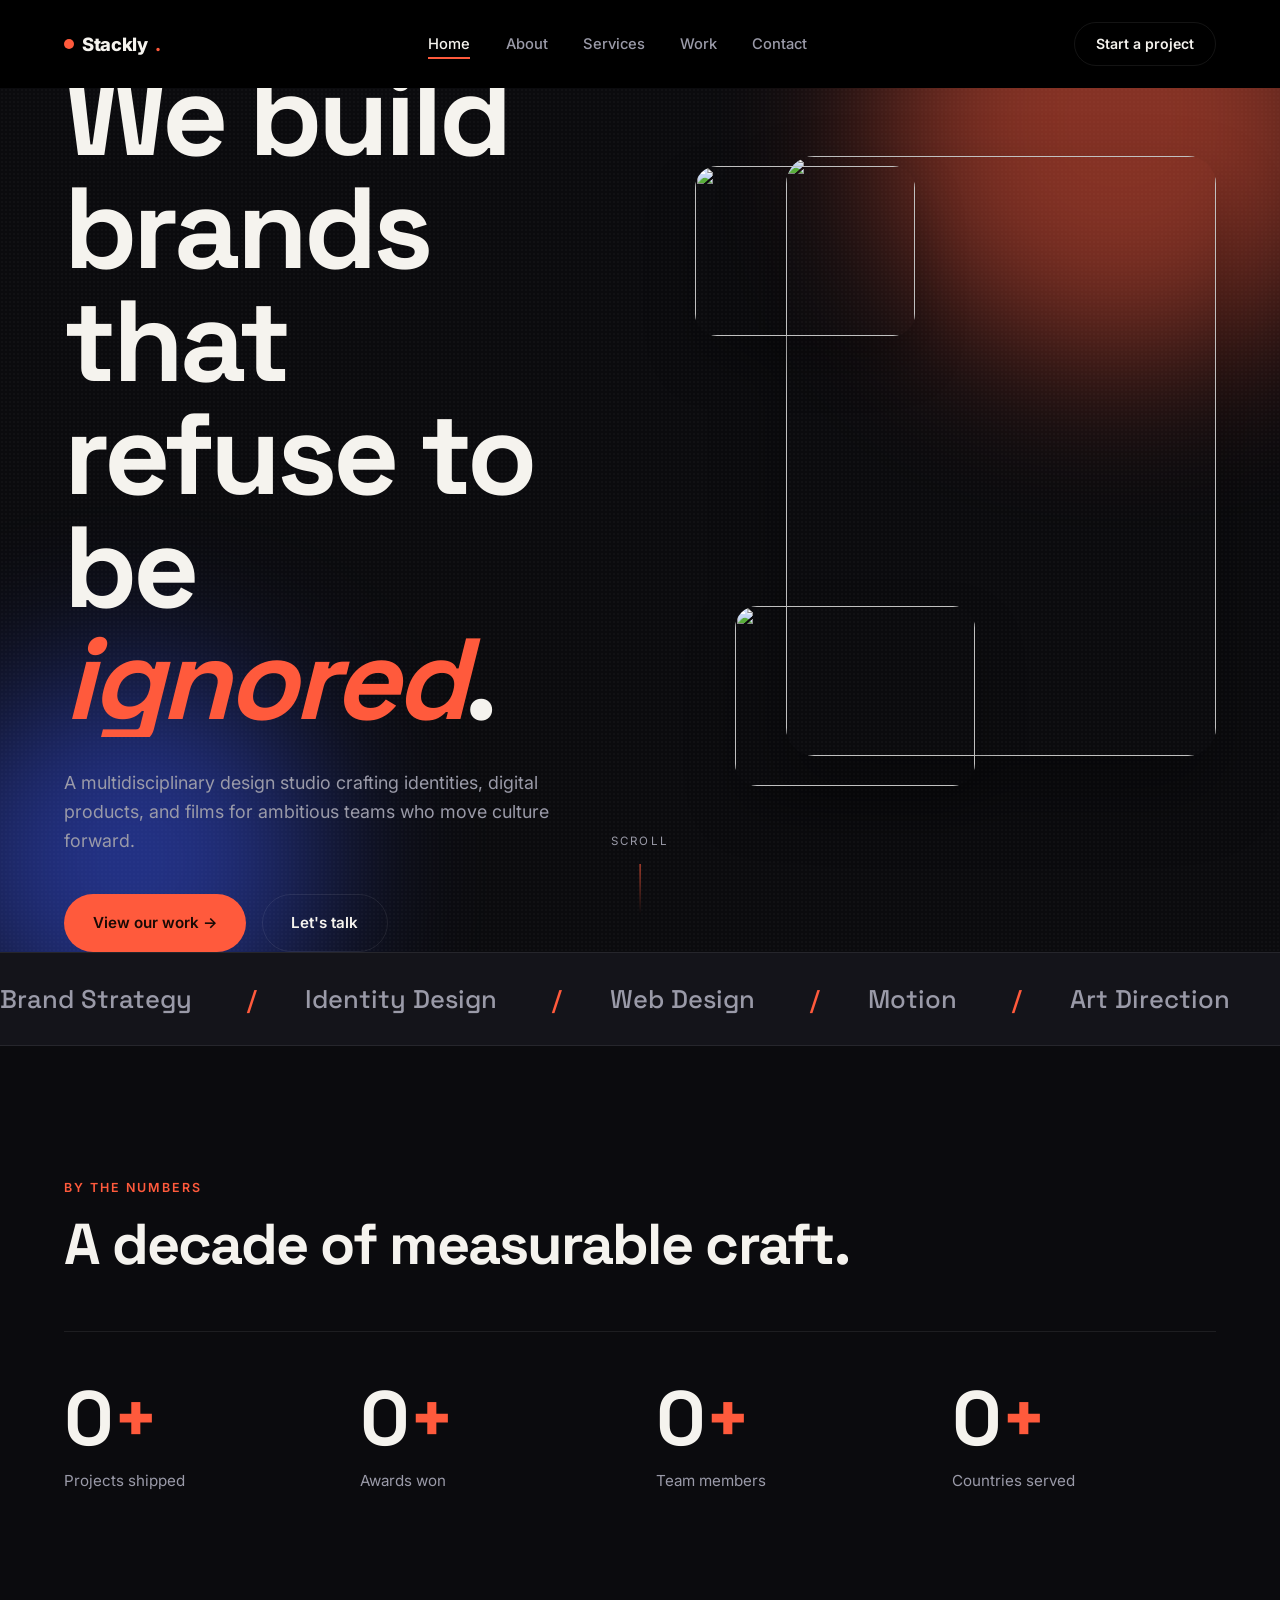
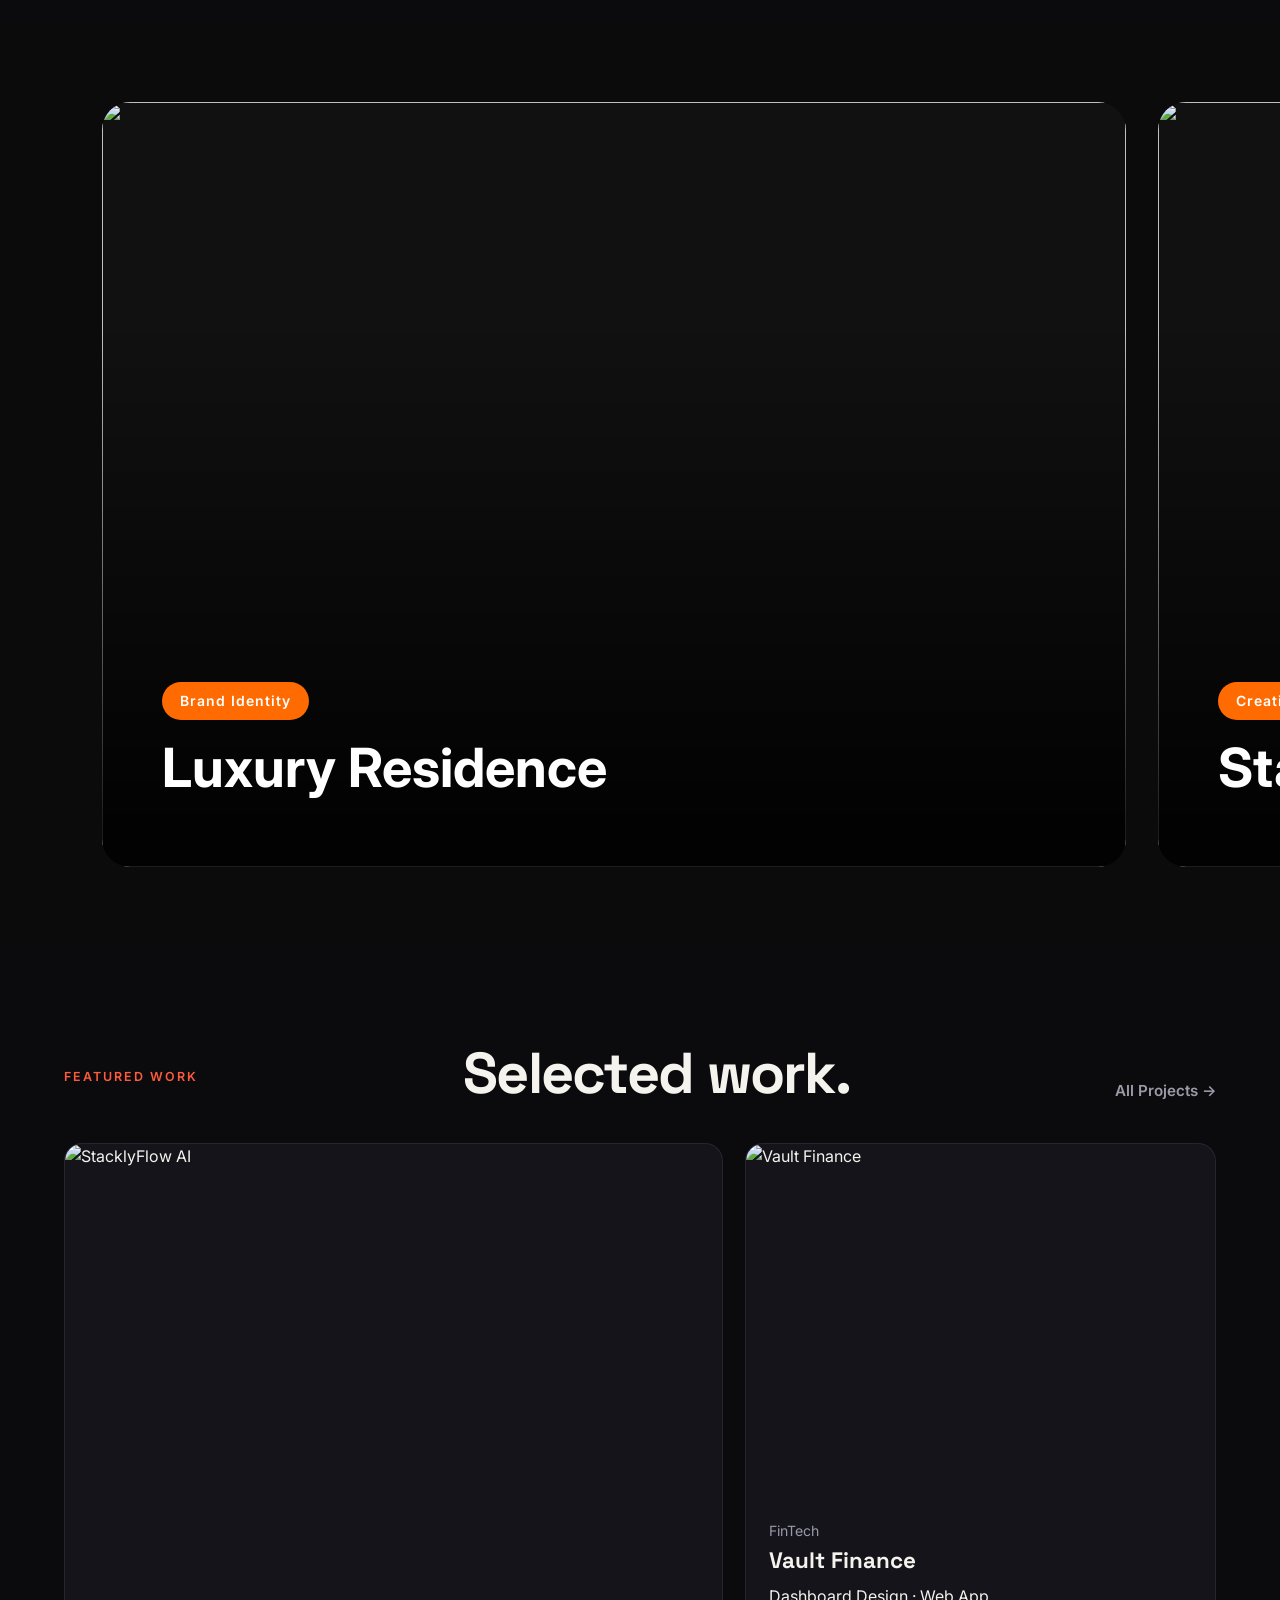
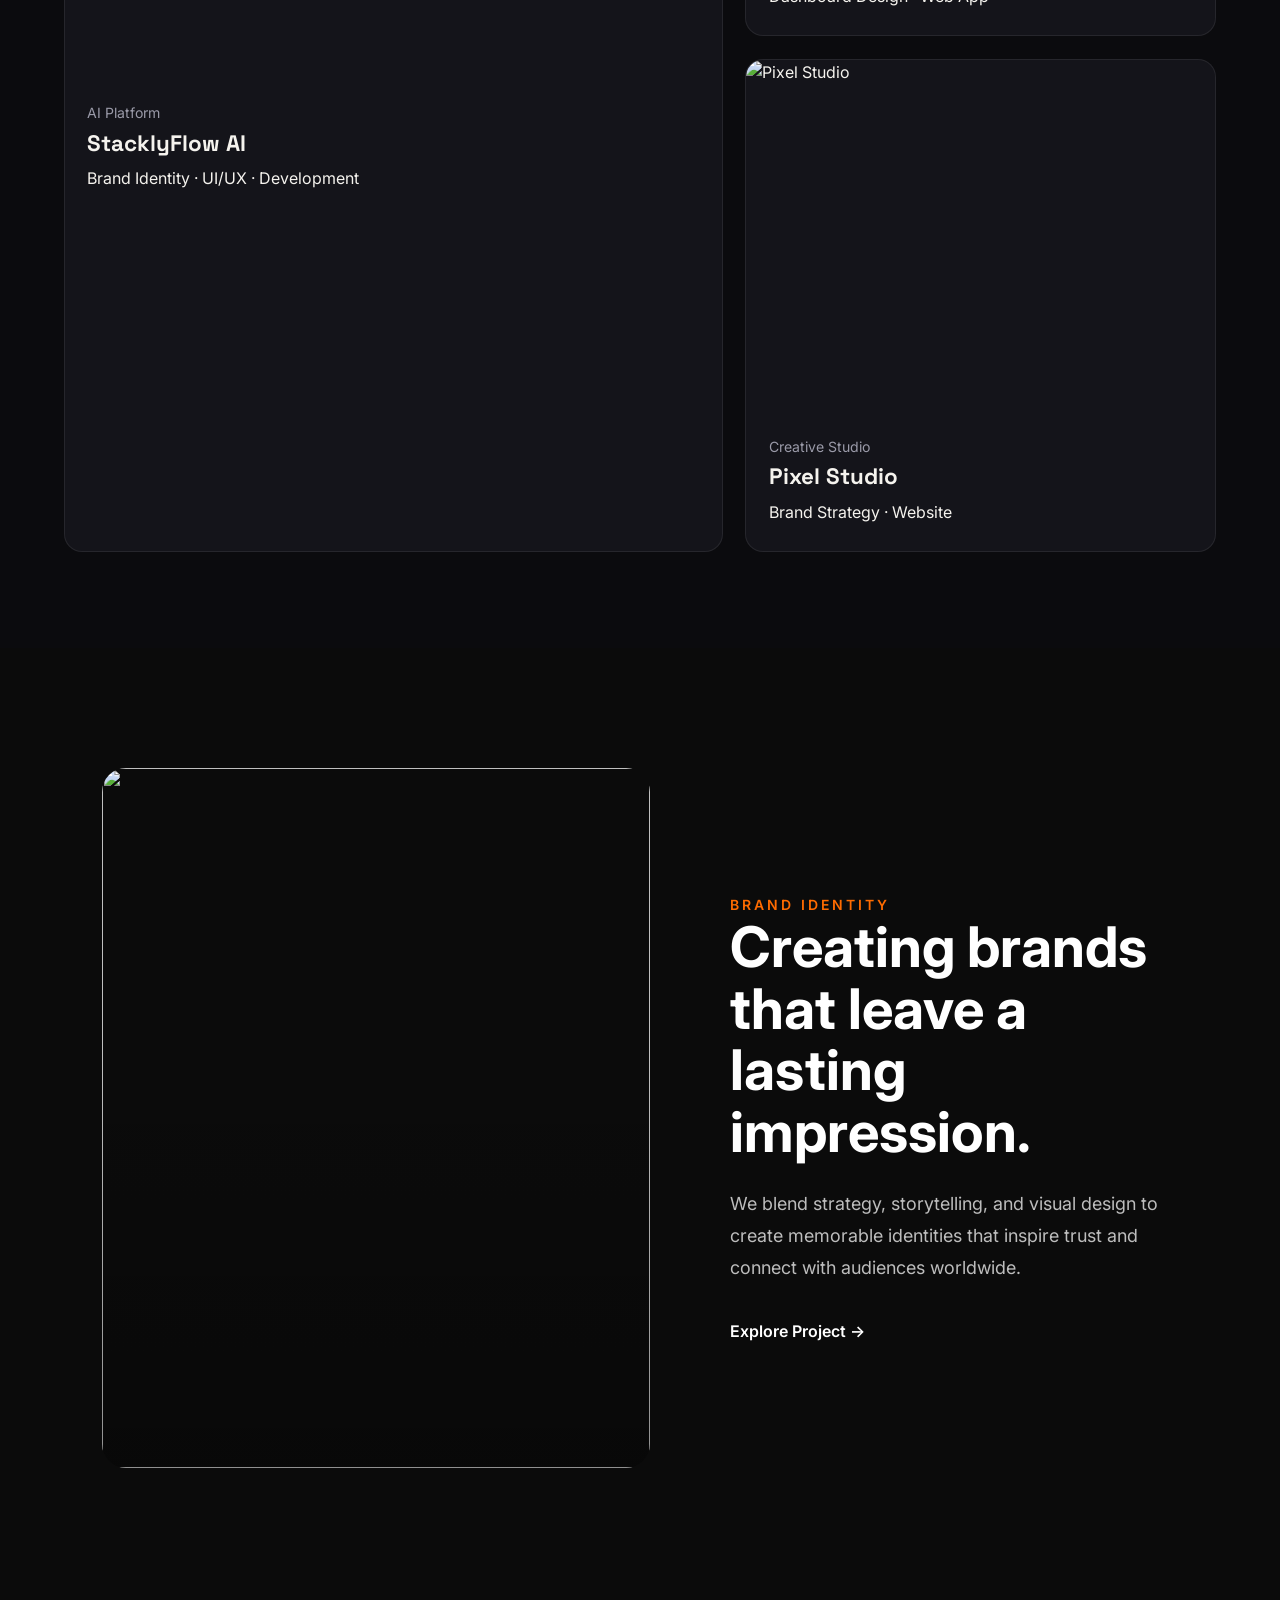
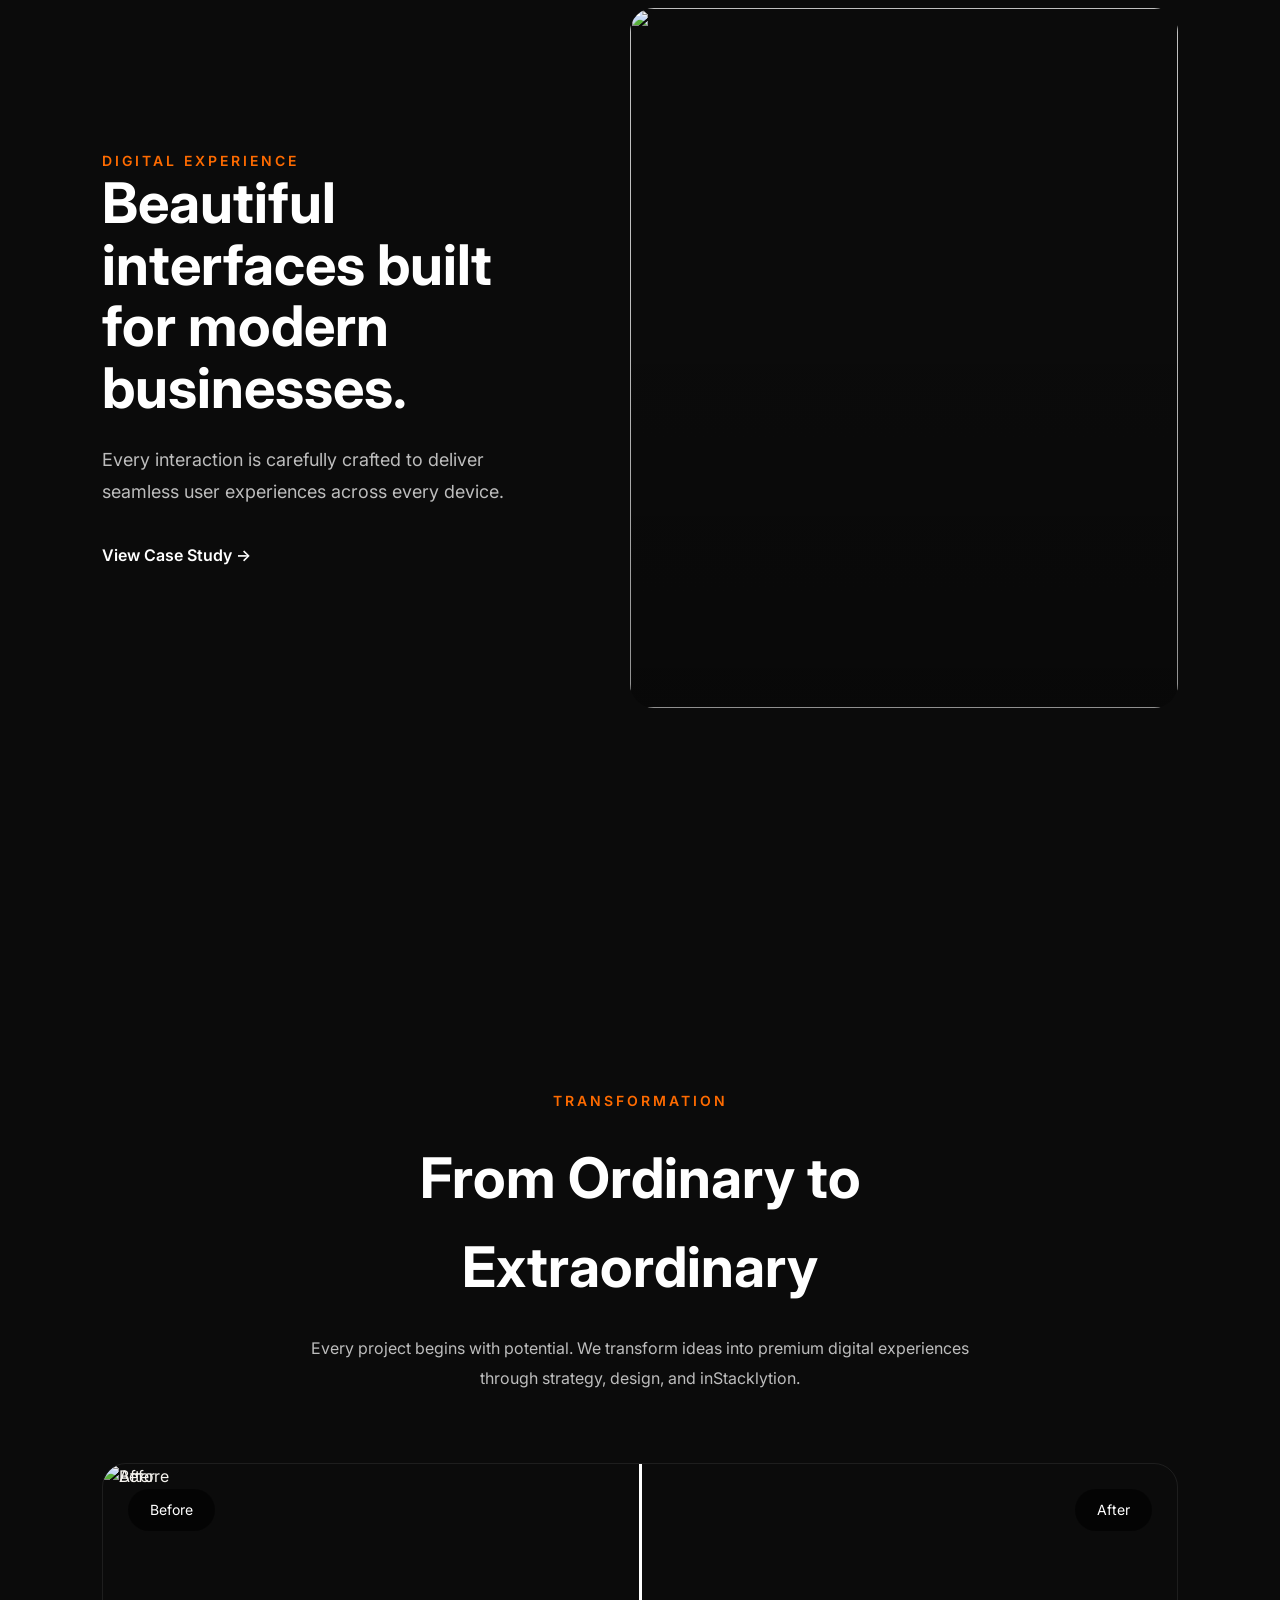
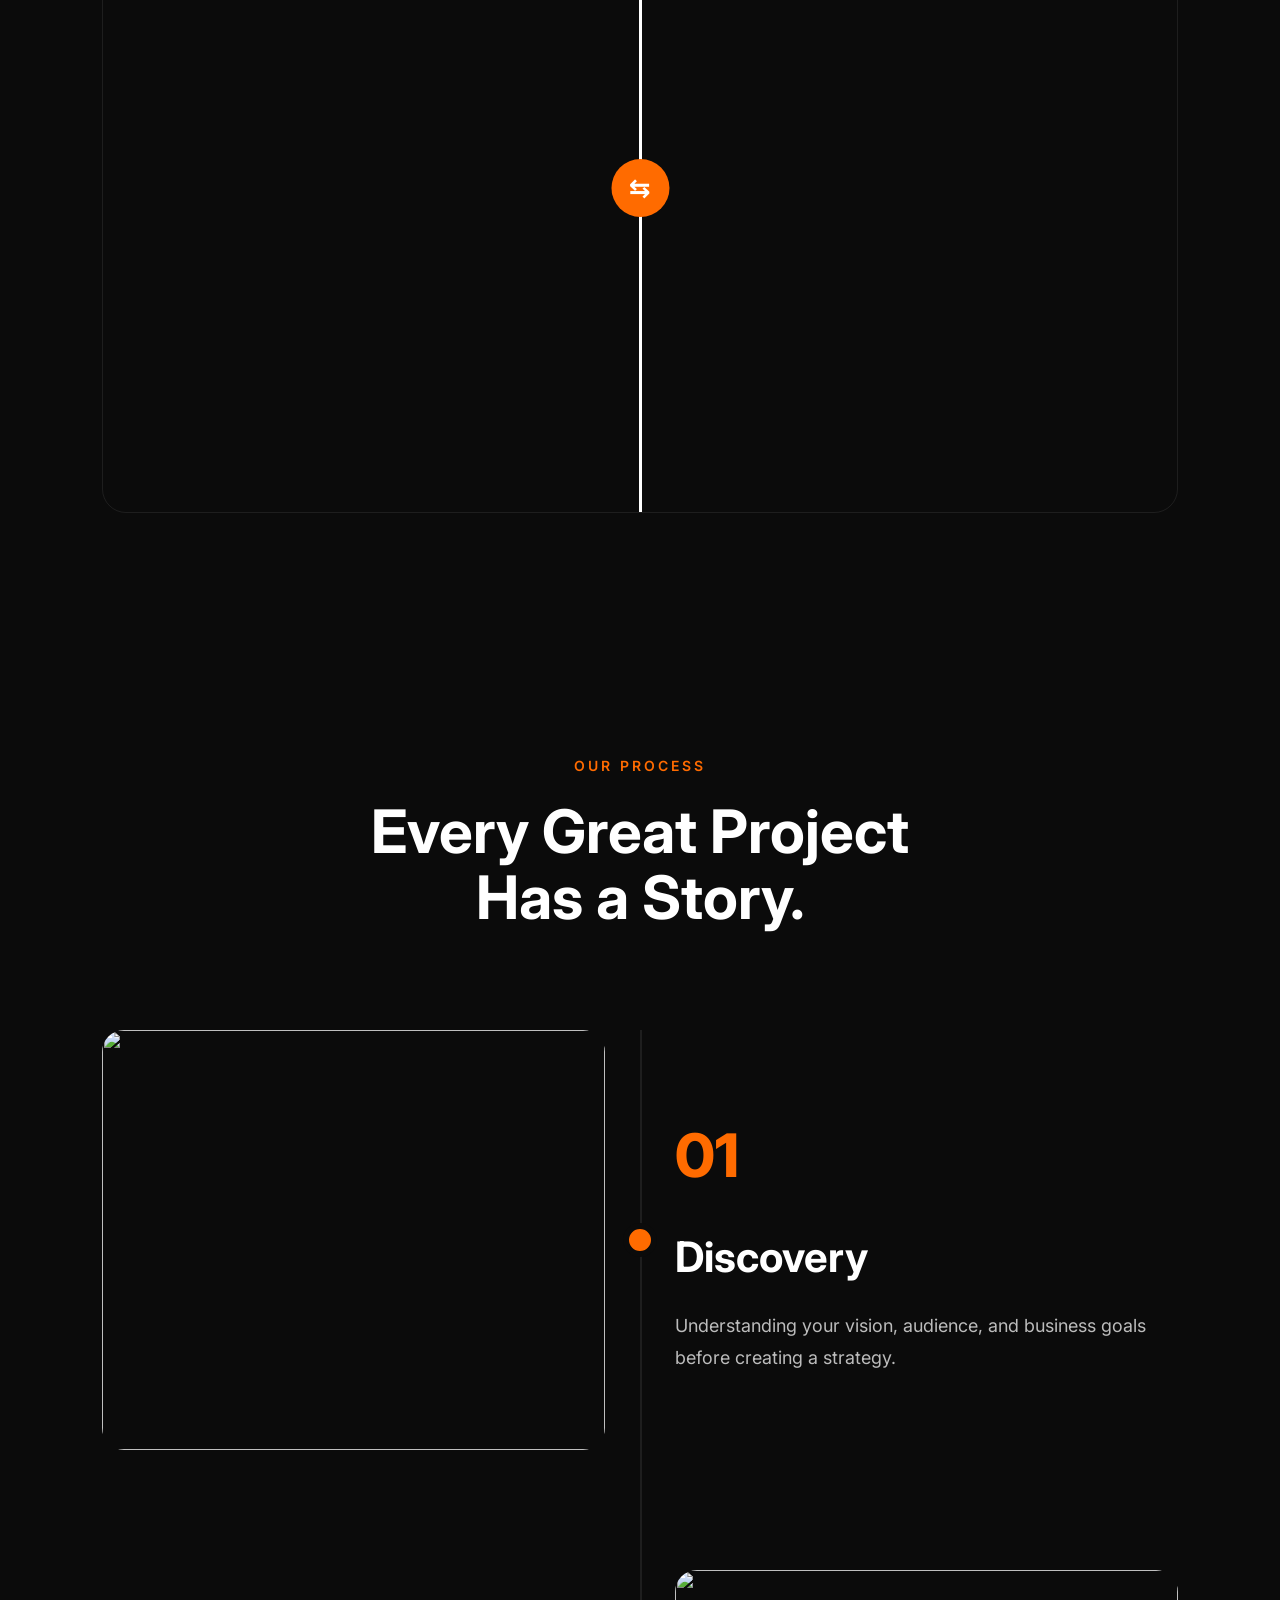
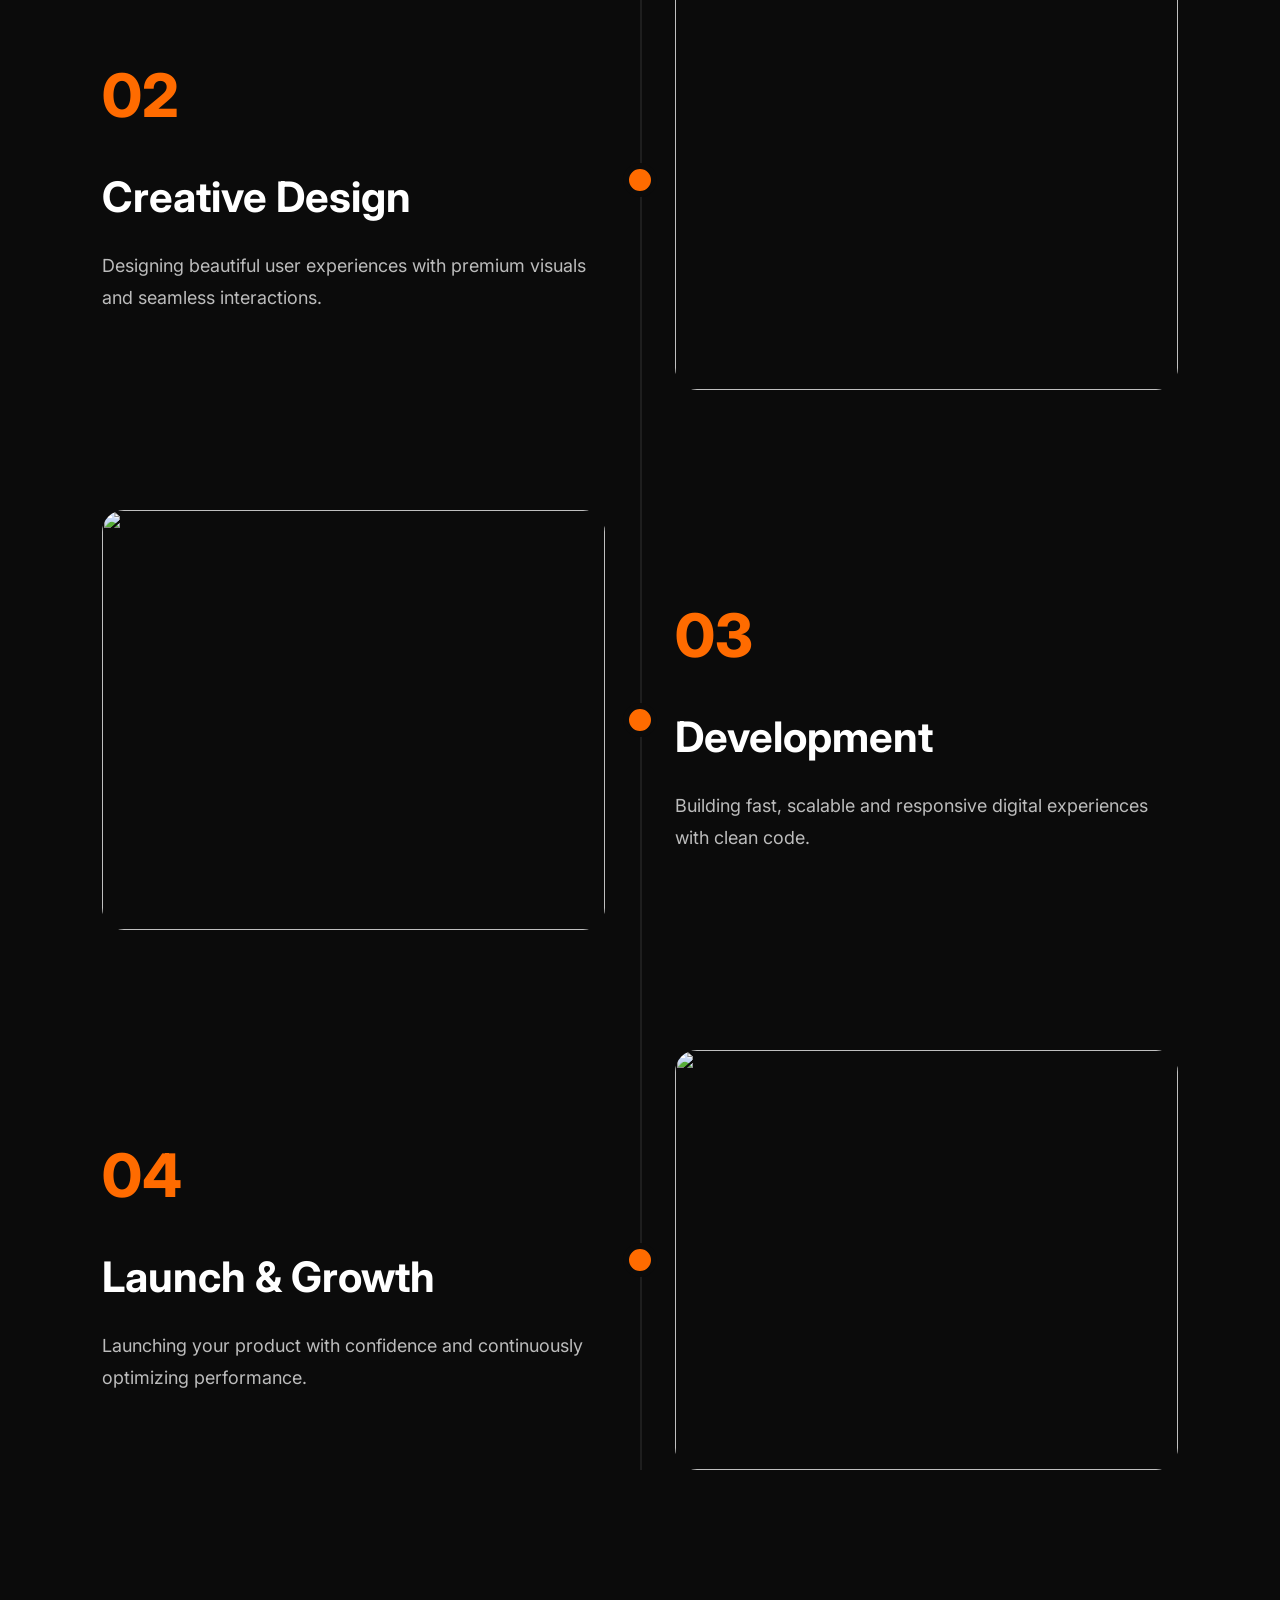
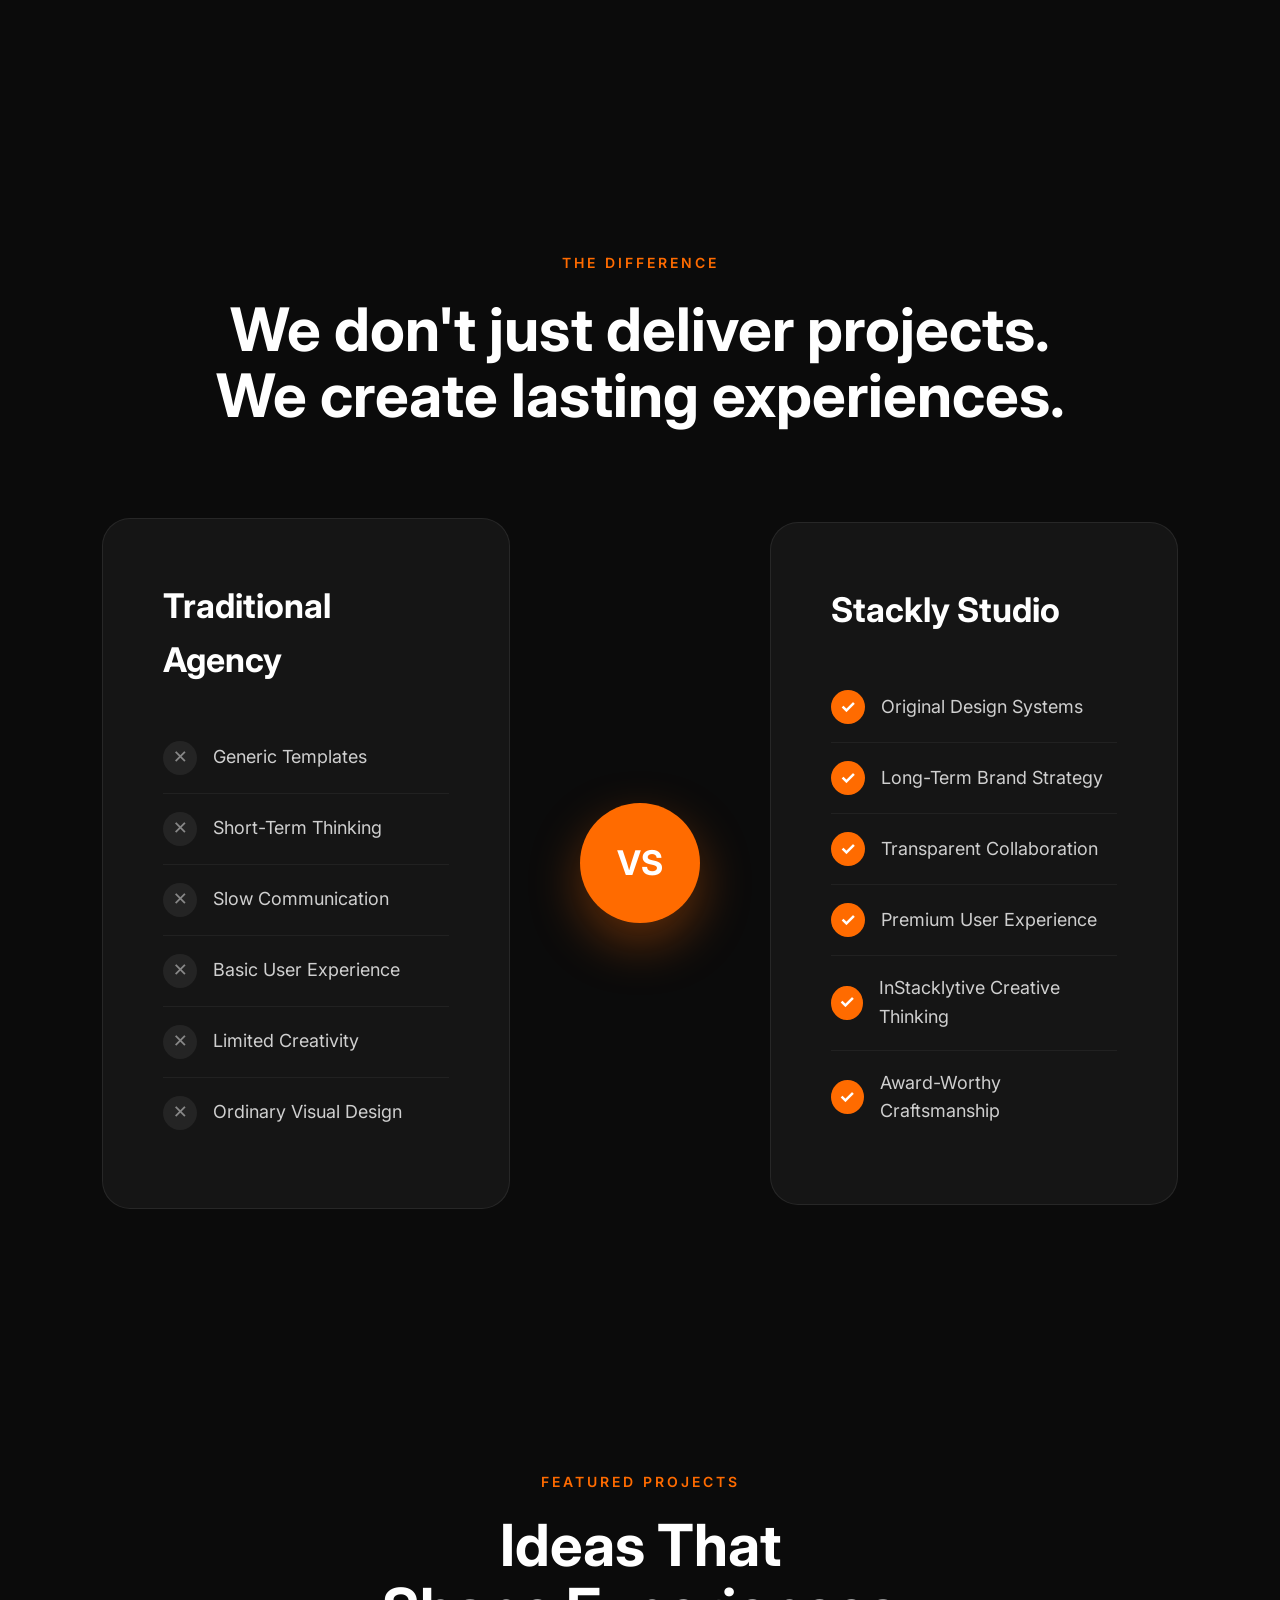
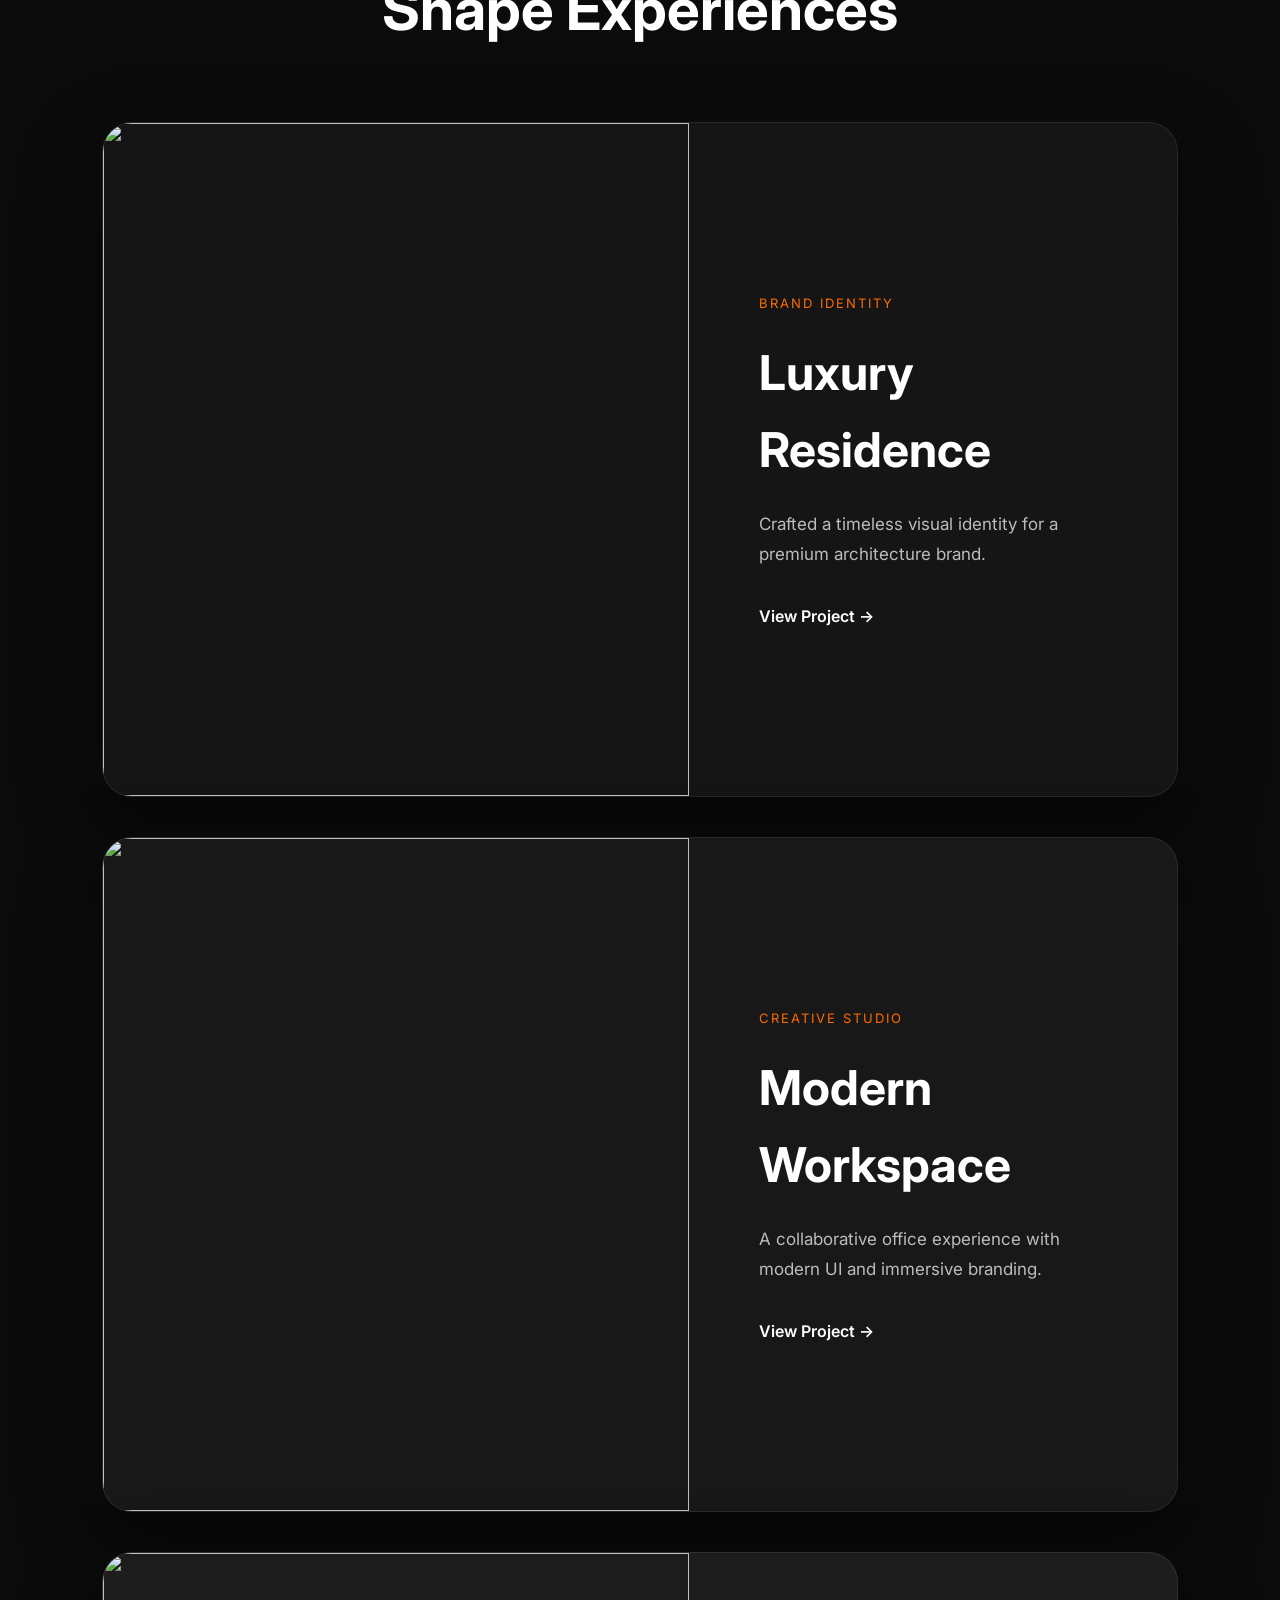
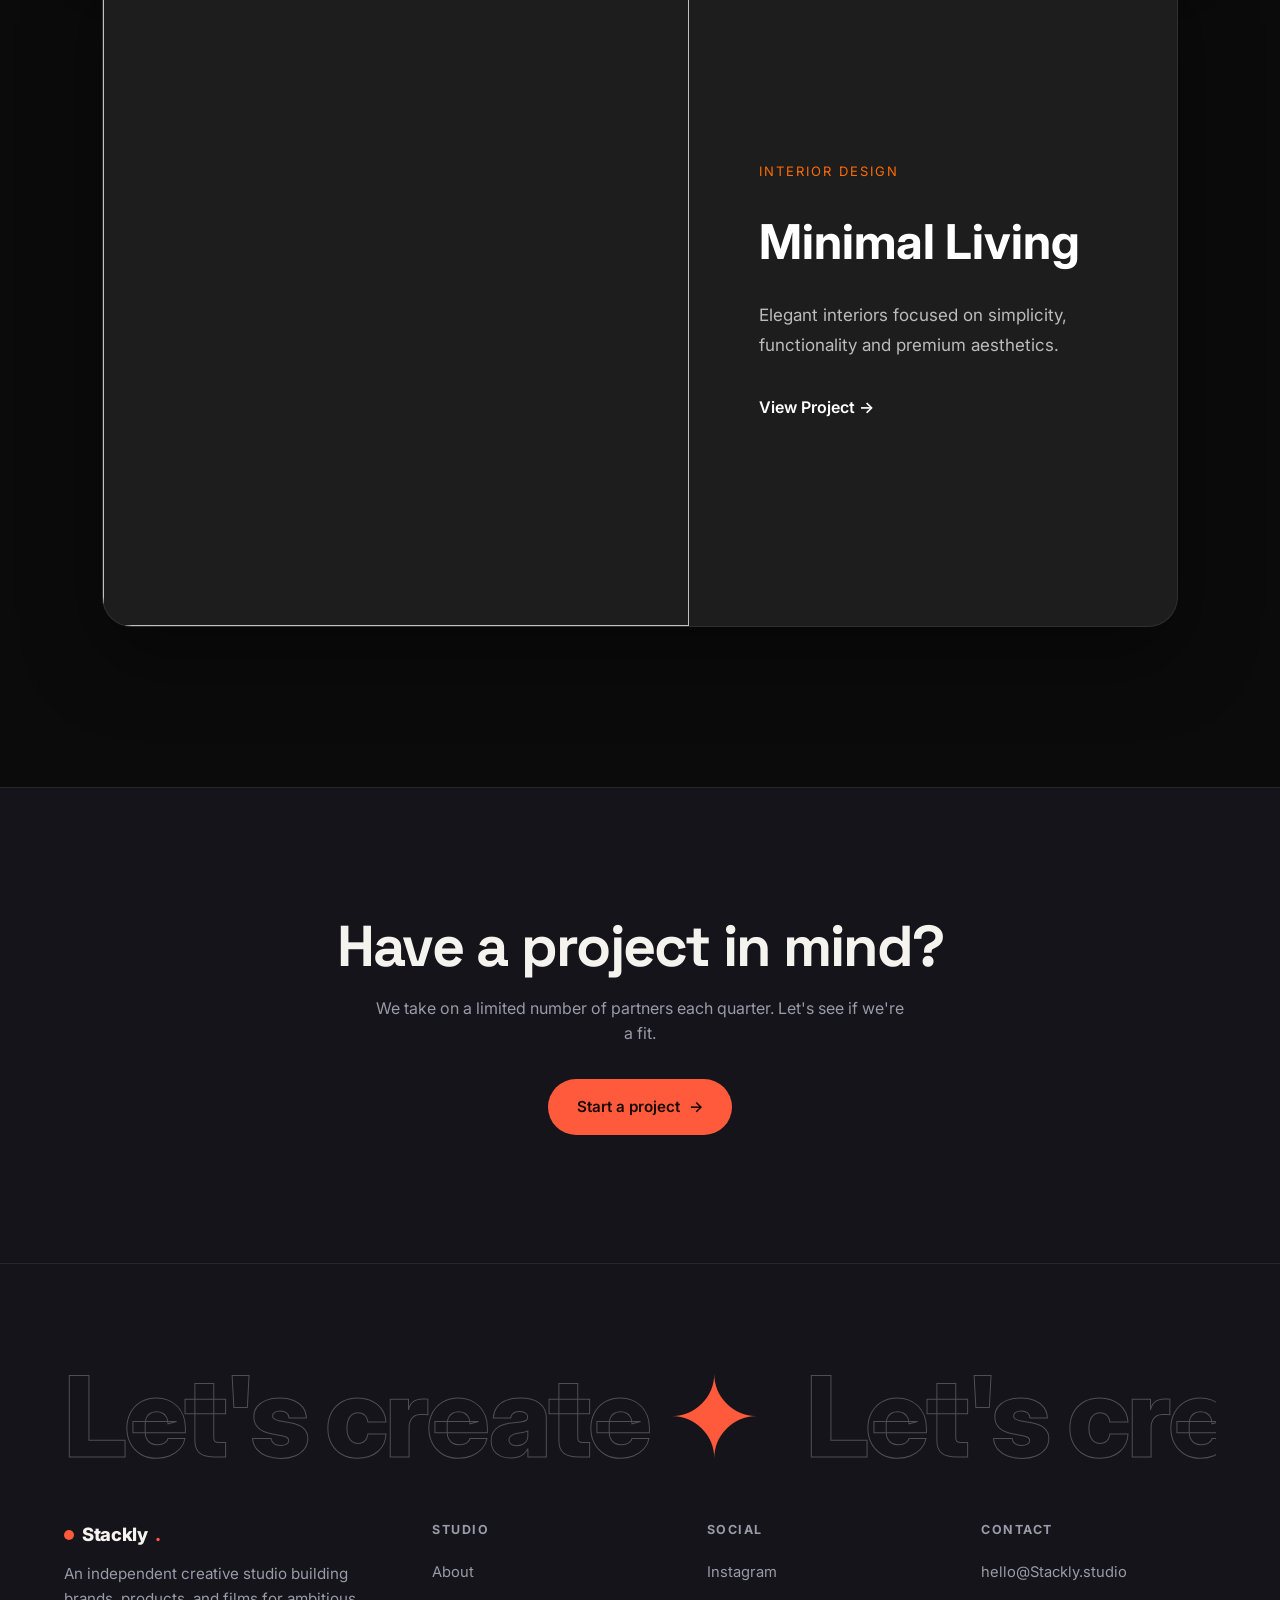
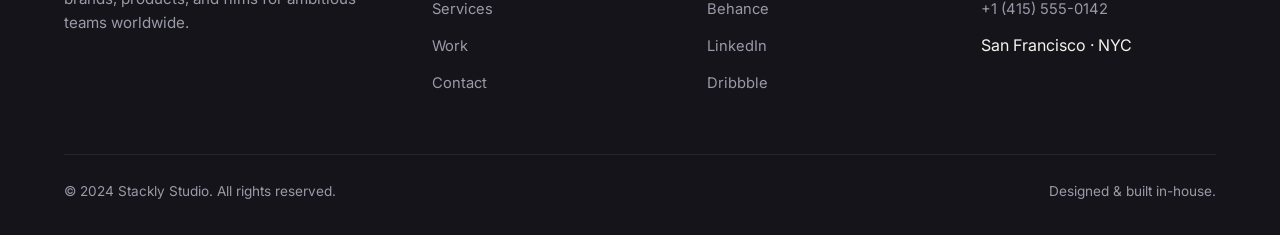
==== commit 969637cc: "name" ====
--- a/index.html
+++ b/index.html
@@ -21,7 +21,7 @@
         <li><a href="work.html">Work</a></li>
         <li><a href="contact.html">Contact</a></li>
       </ul>
-      <a href="/contact.html" class="nav-cta" id="navCta">Start a project</a>
+      <a href="login.html" class="nav-cta" id="navCta">Start a project</a>
       <button class="nav-toggle" id="navToggle" aria-label="Menu">
         <span></span><span></span><span></span>
       </button>
@@ -194,7 +194,7 @@
 
             <div class="card-img">
 
-                <img src="https://images.unsplash.com/photo-1558655146-d09347e92766?auto=format&fit=crop&w=1600&q=80" alt="NovaFlow AI">
+                <img src="https://images.unsplash.com/photo-1558655146-d09347e92766?auto=format&fit=crop&w=1600&q=80" alt="StacklyFlow AI">
 
             </div>
 
@@ -202,7 +202,7 @@
 
                 <span class="project-type">AI Platform</span>
 
-                <h3>NovaFlow AI</h3>
+                <h3>StacklyFlow AI</h3>
 
                 <p>Brand Identity · UI/UX · Development</p>
 
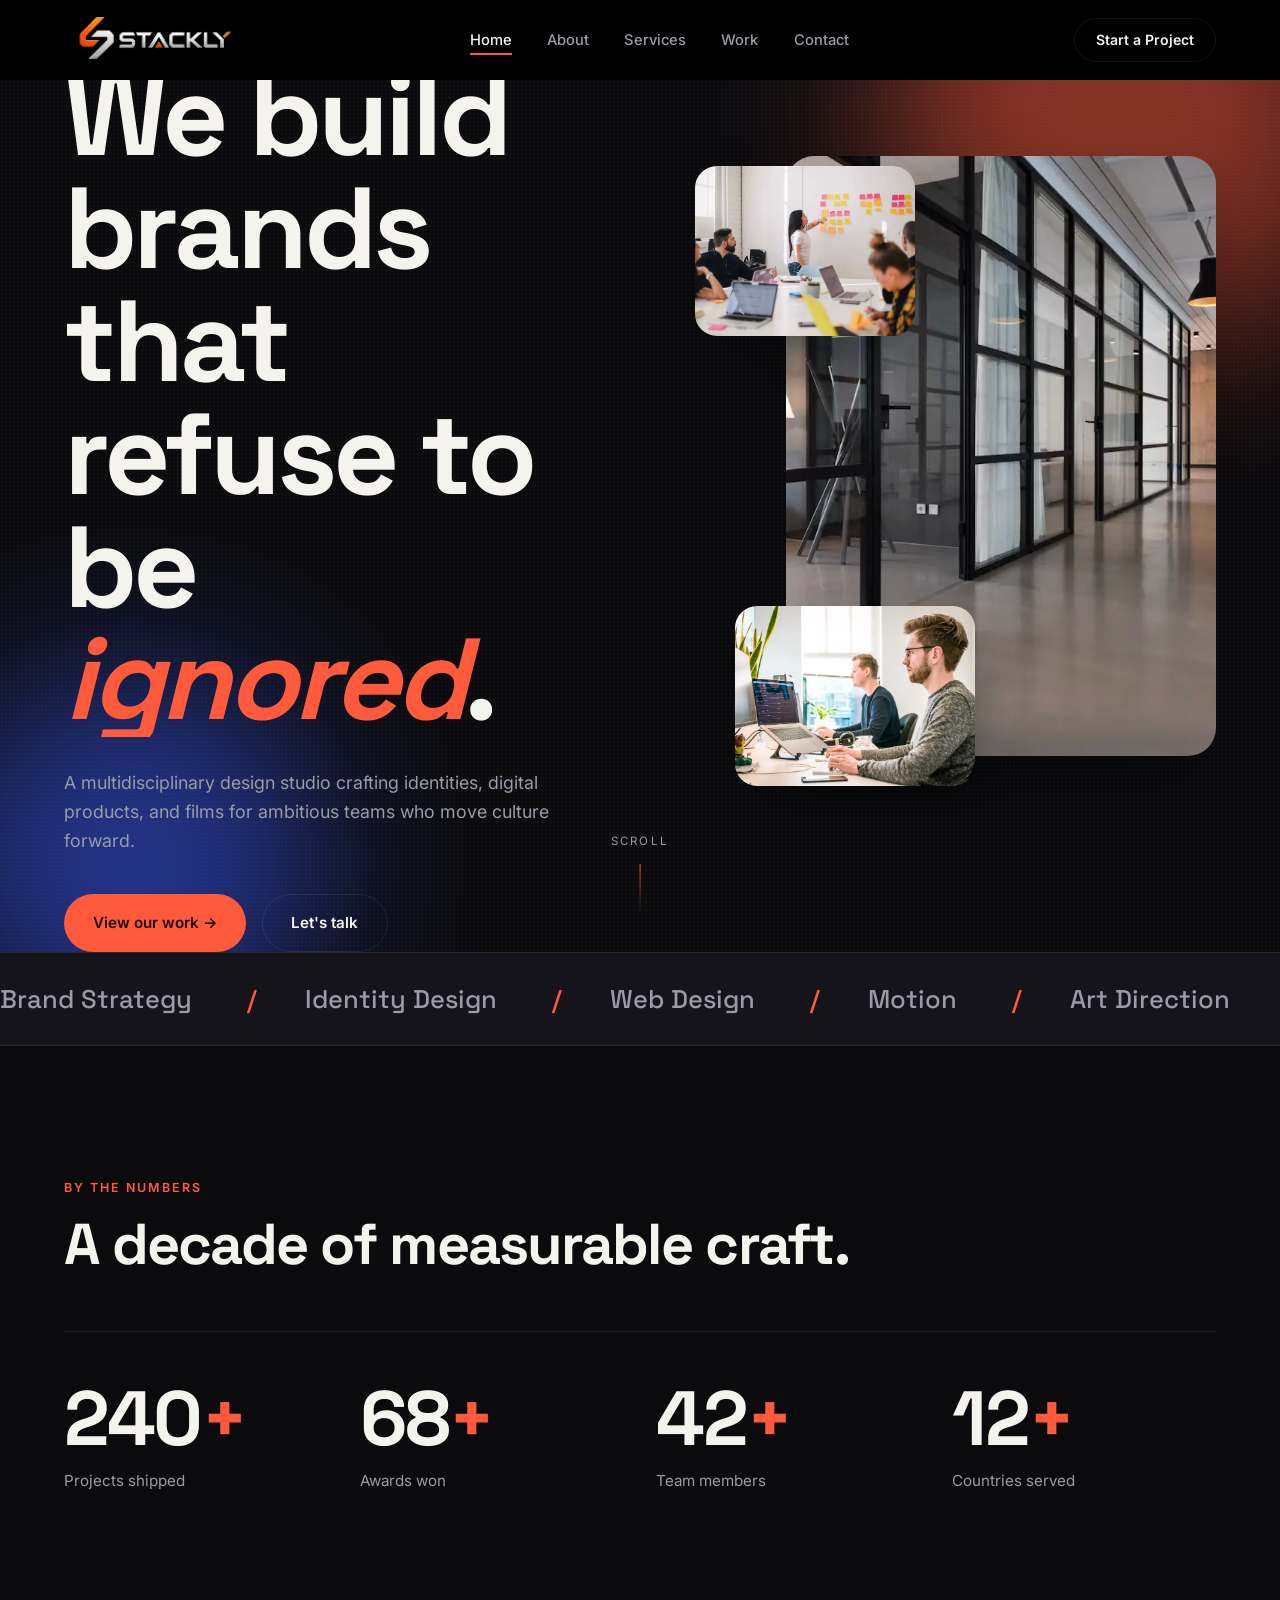
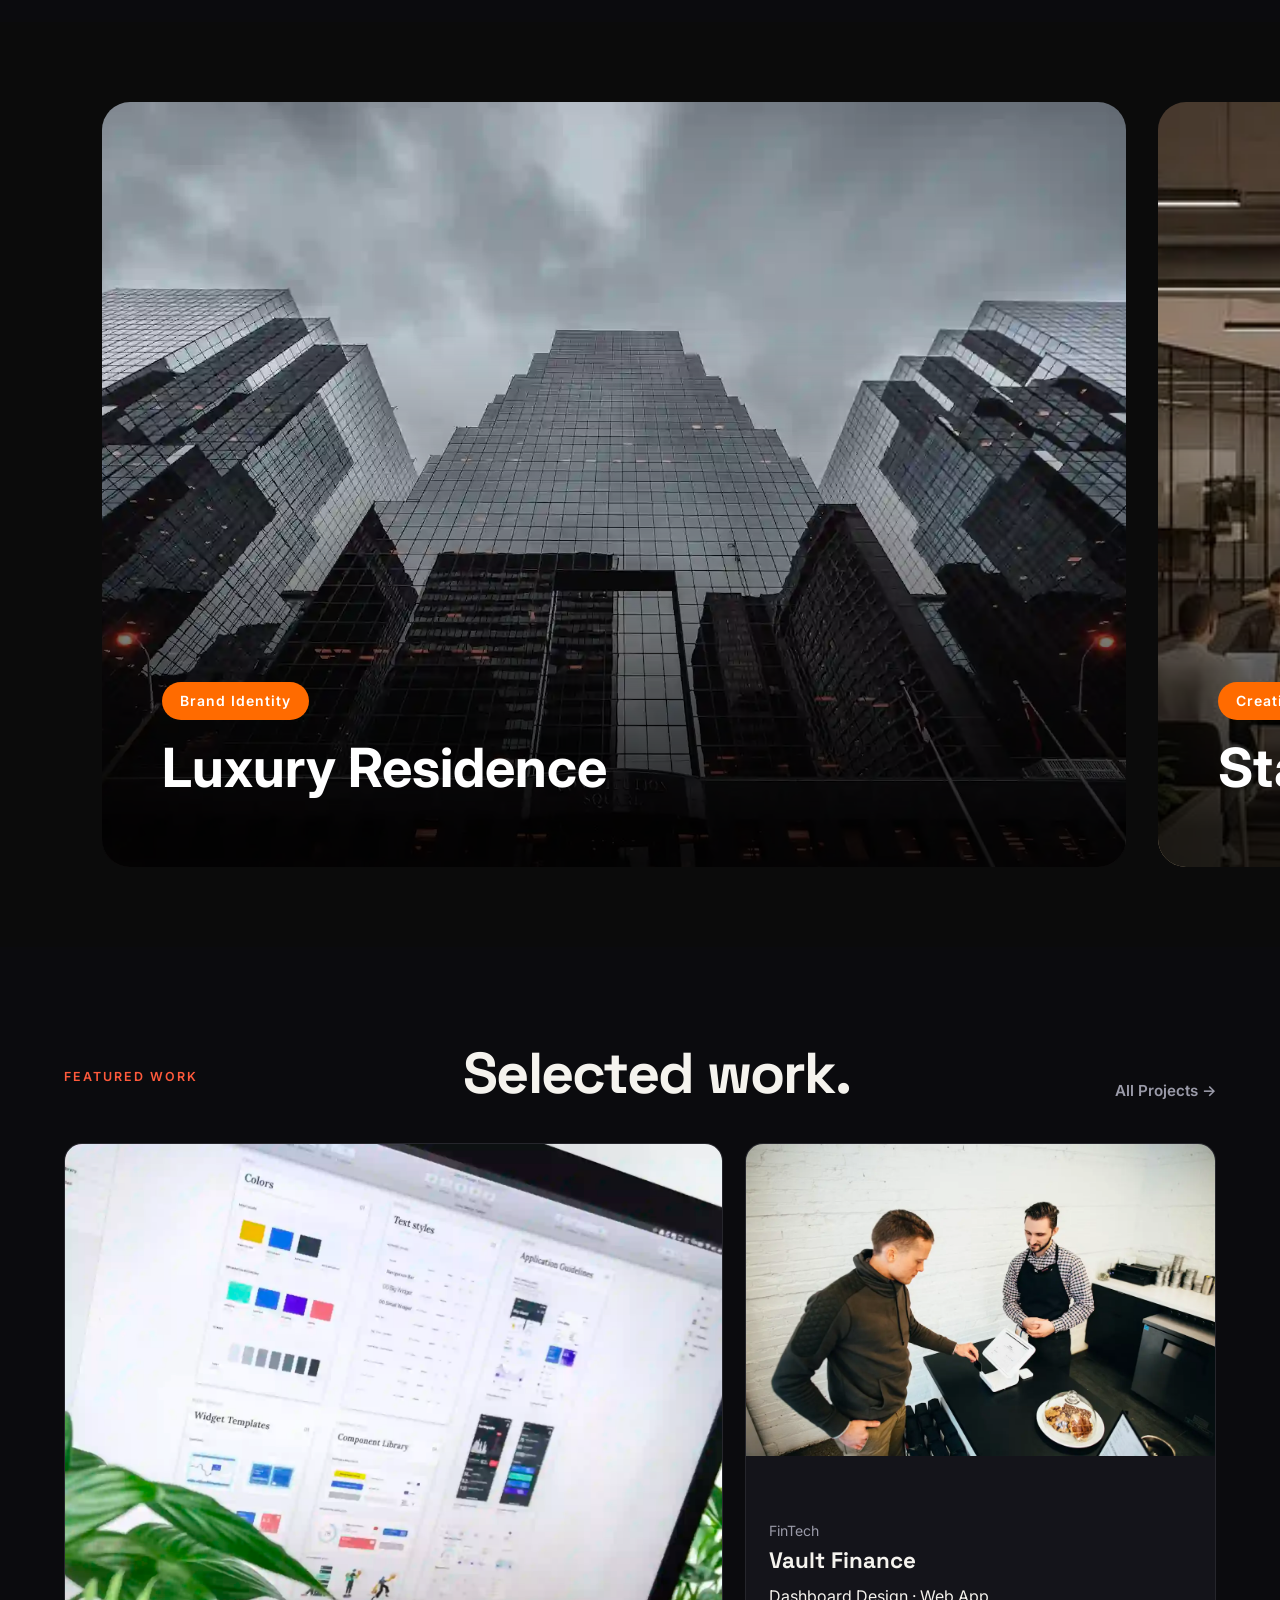
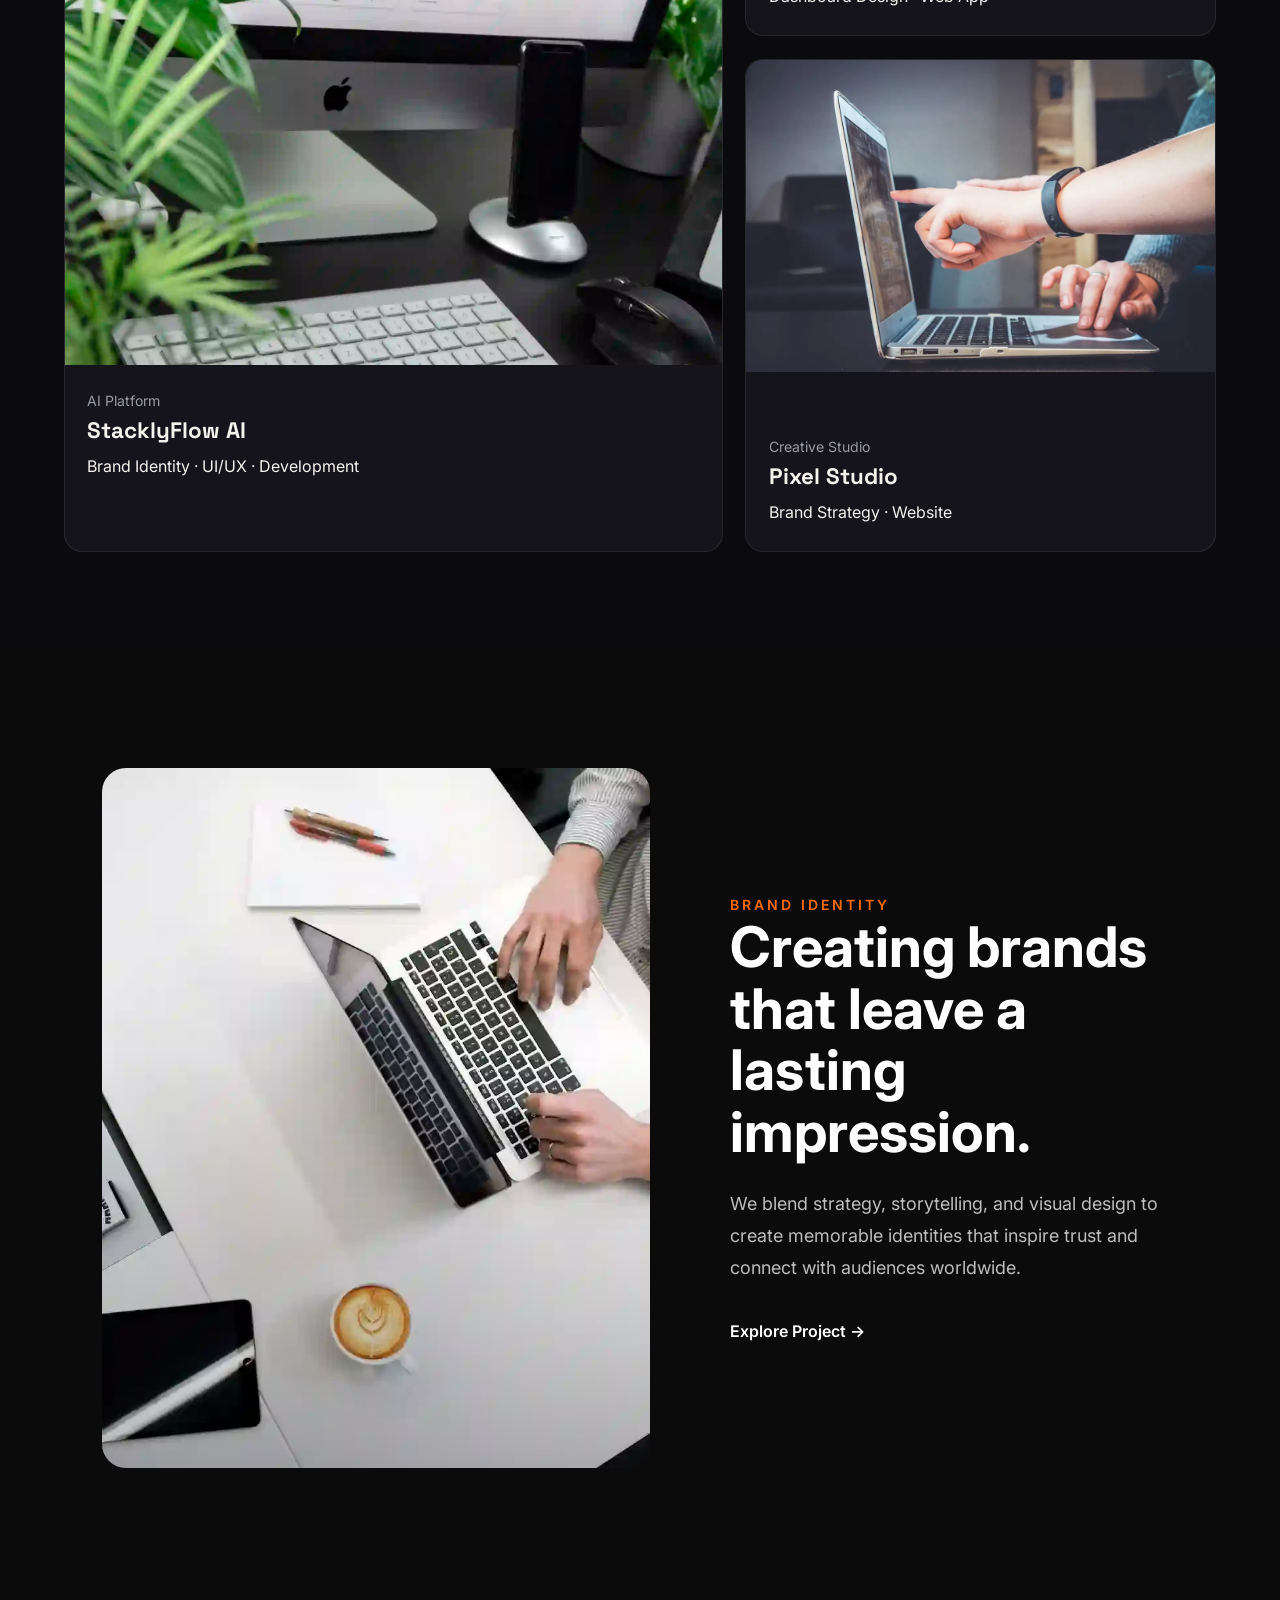
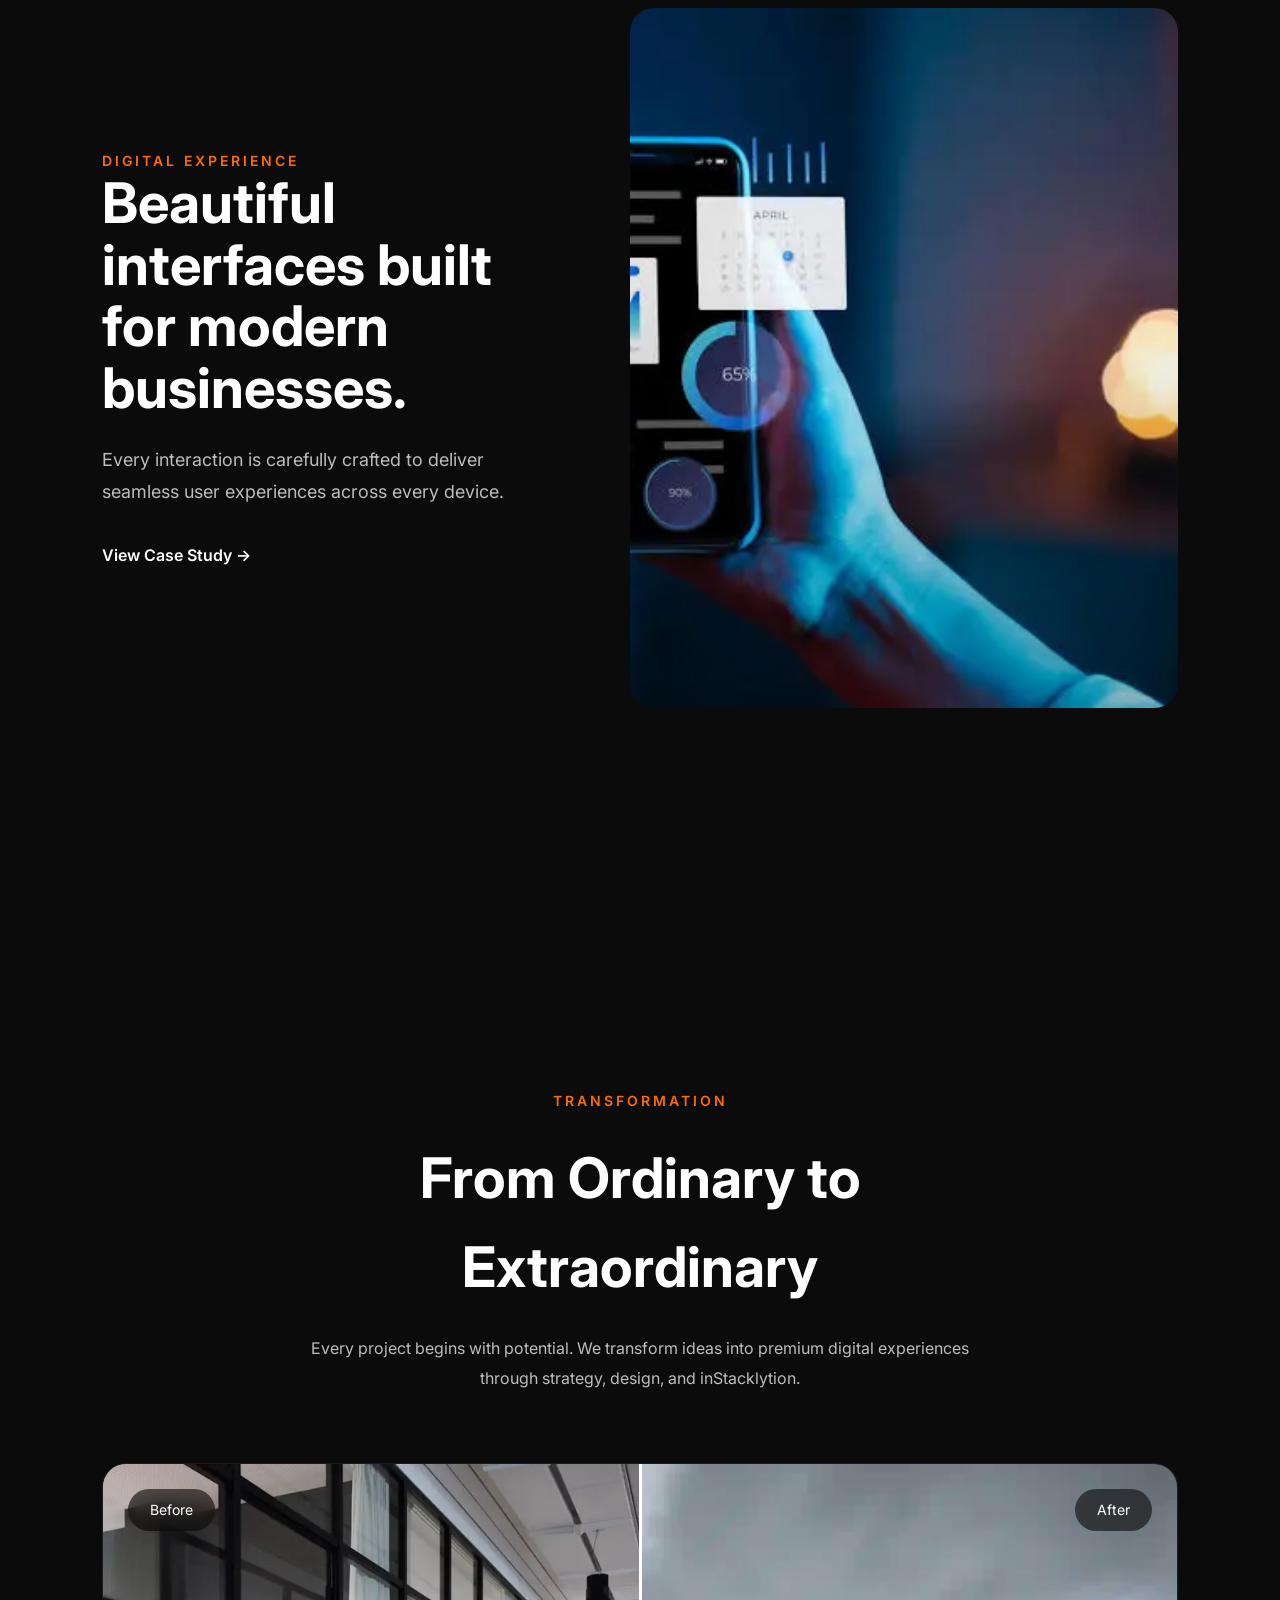
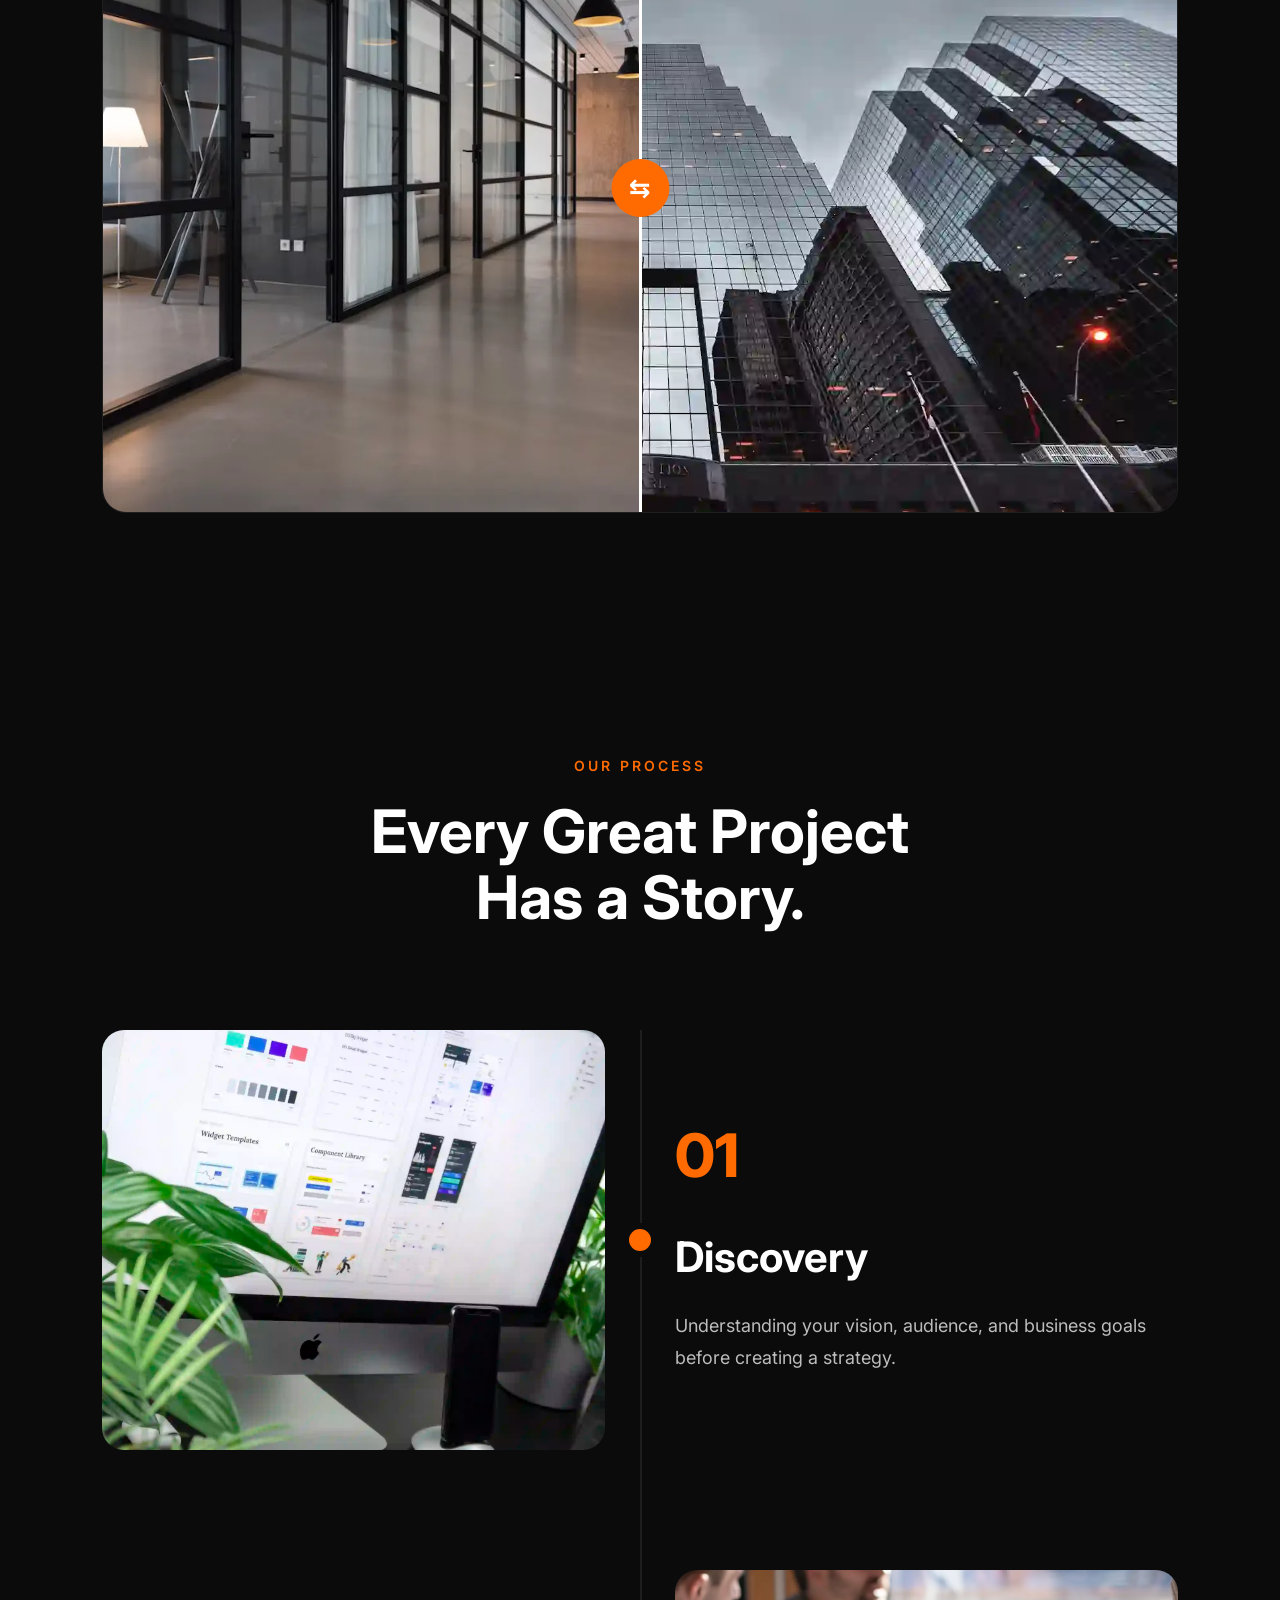
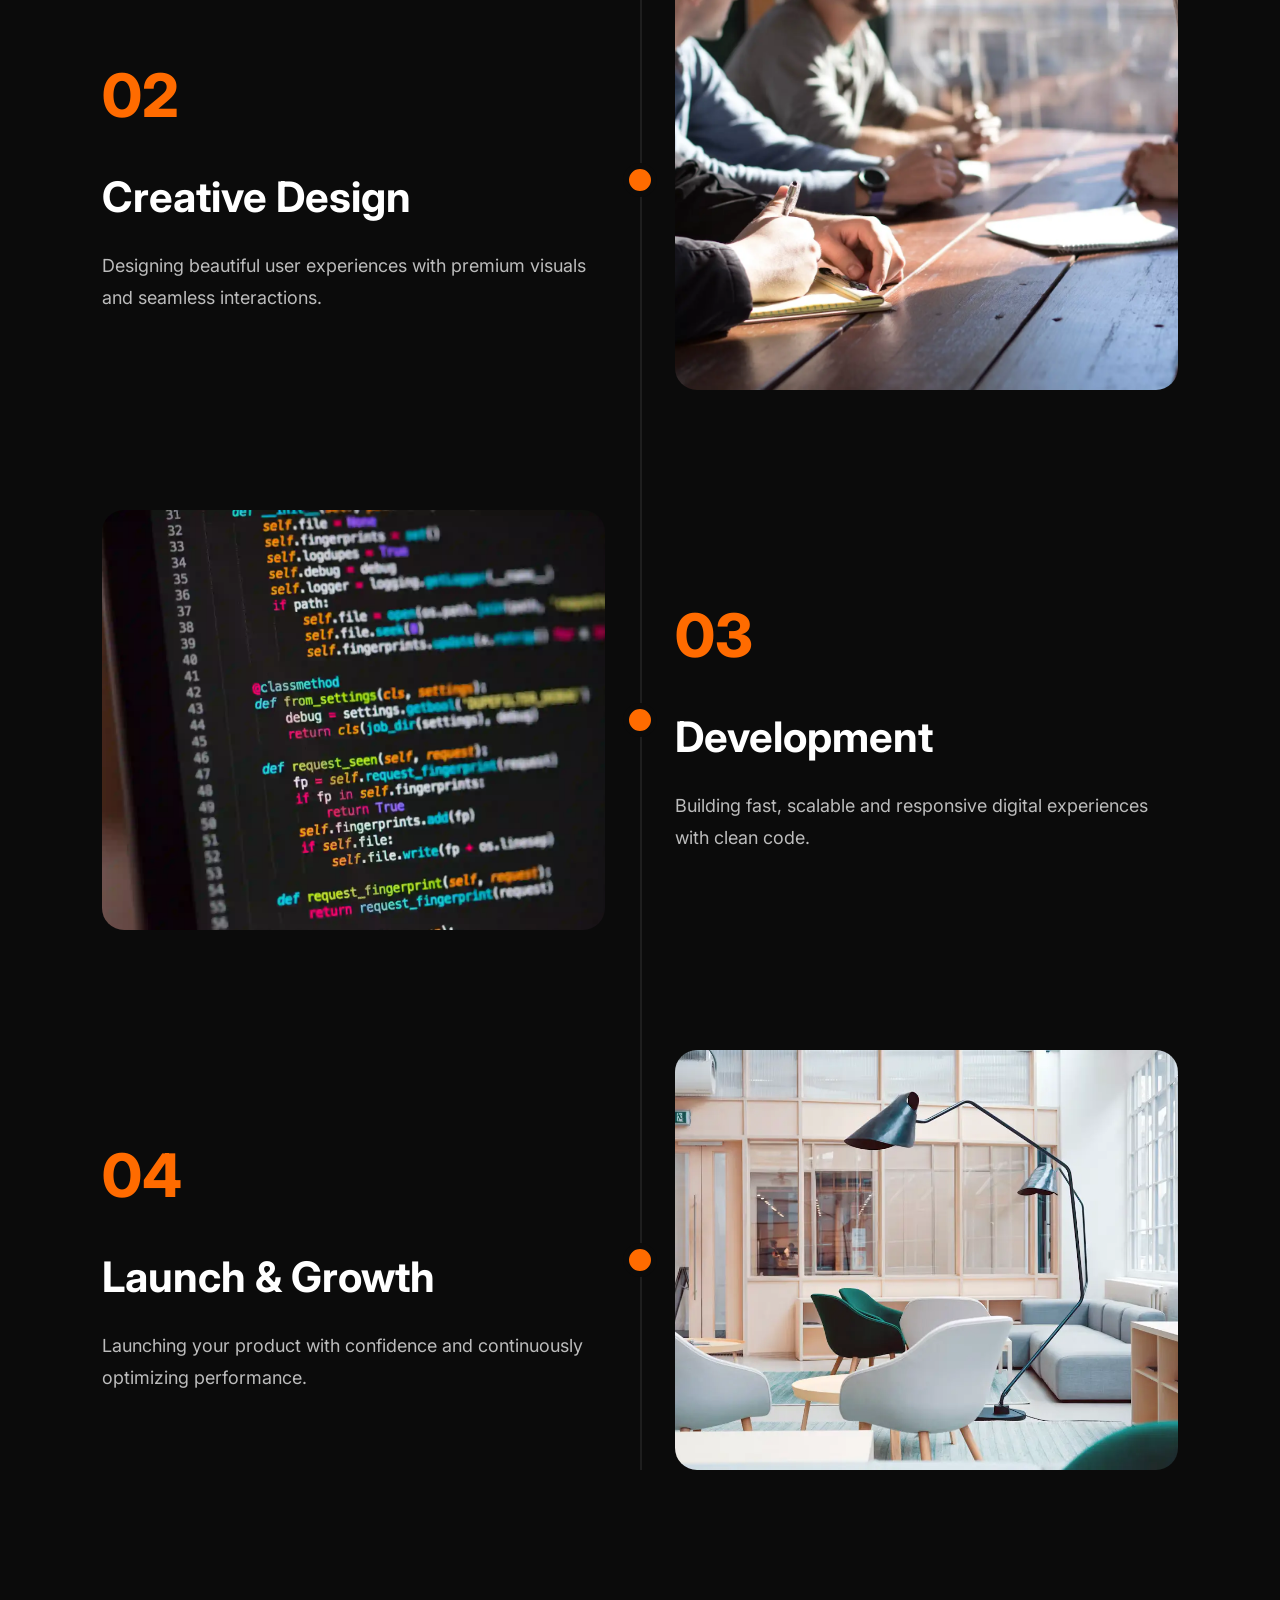
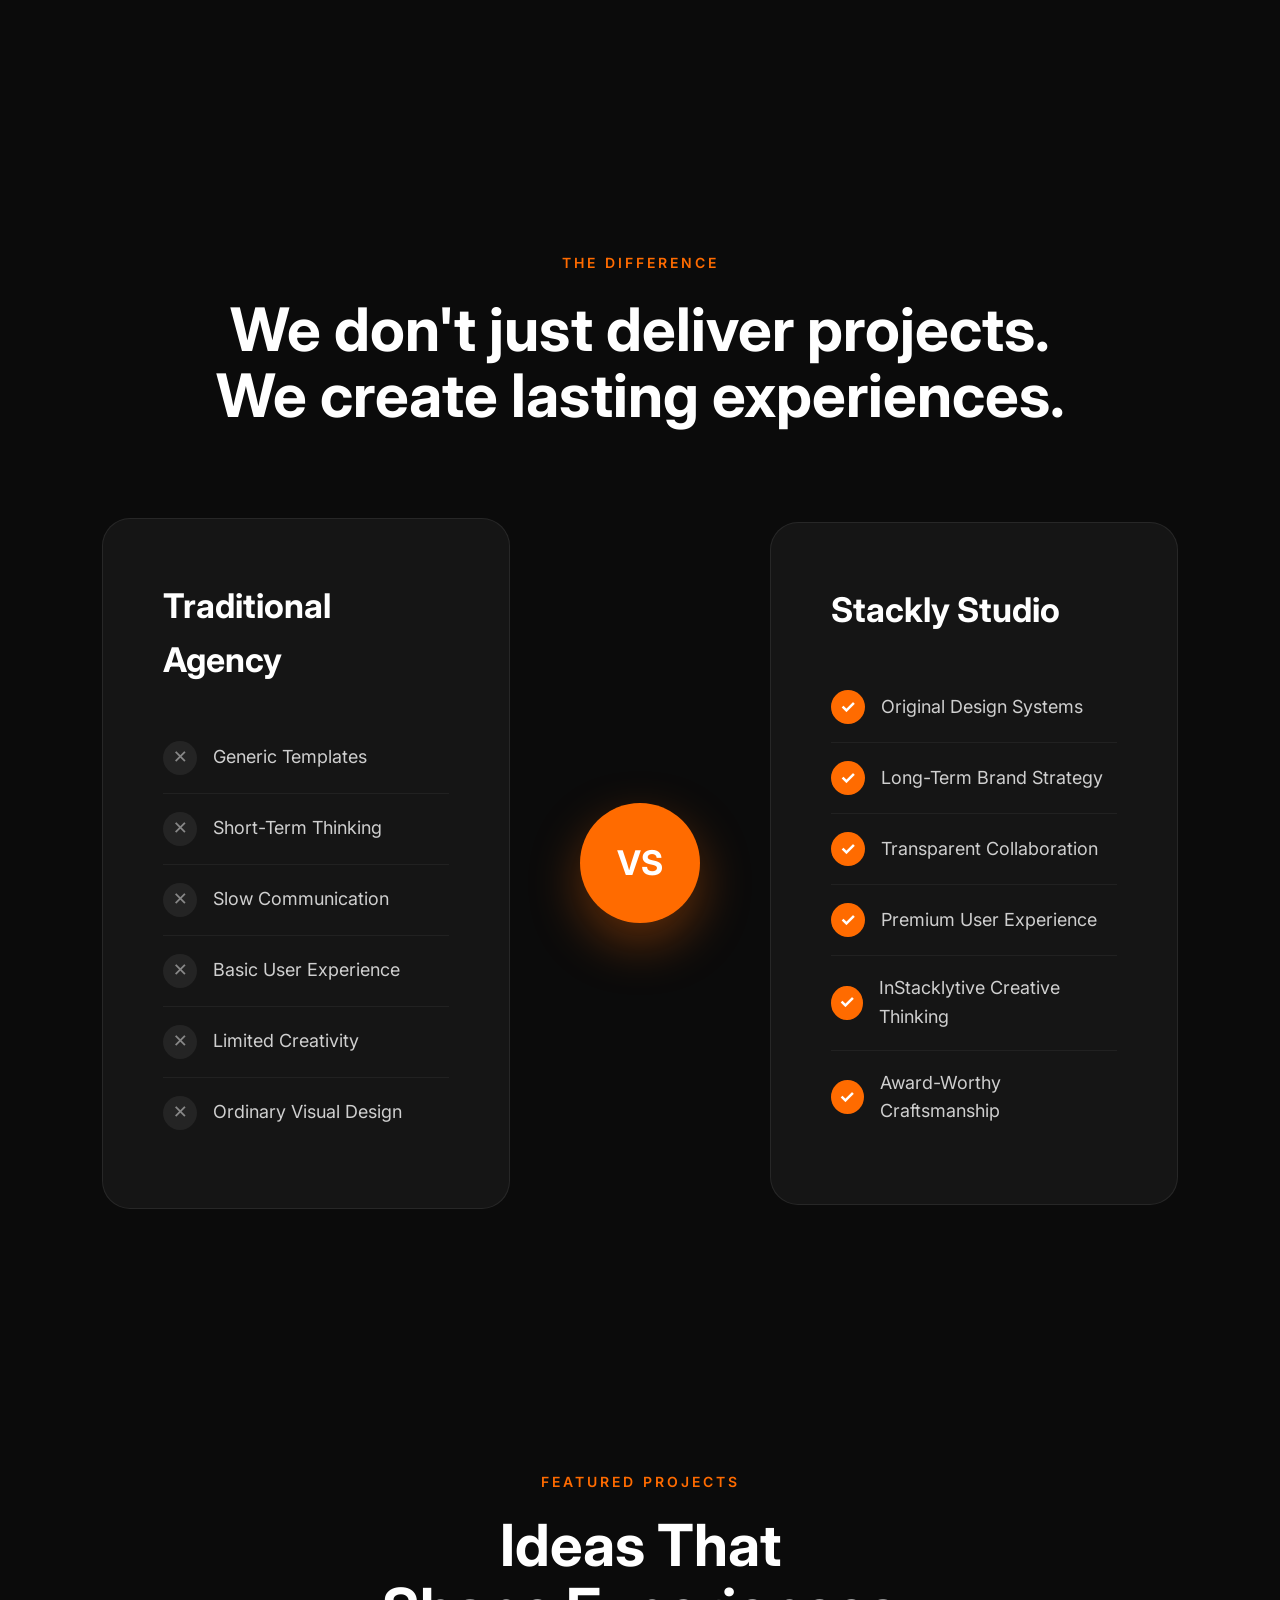
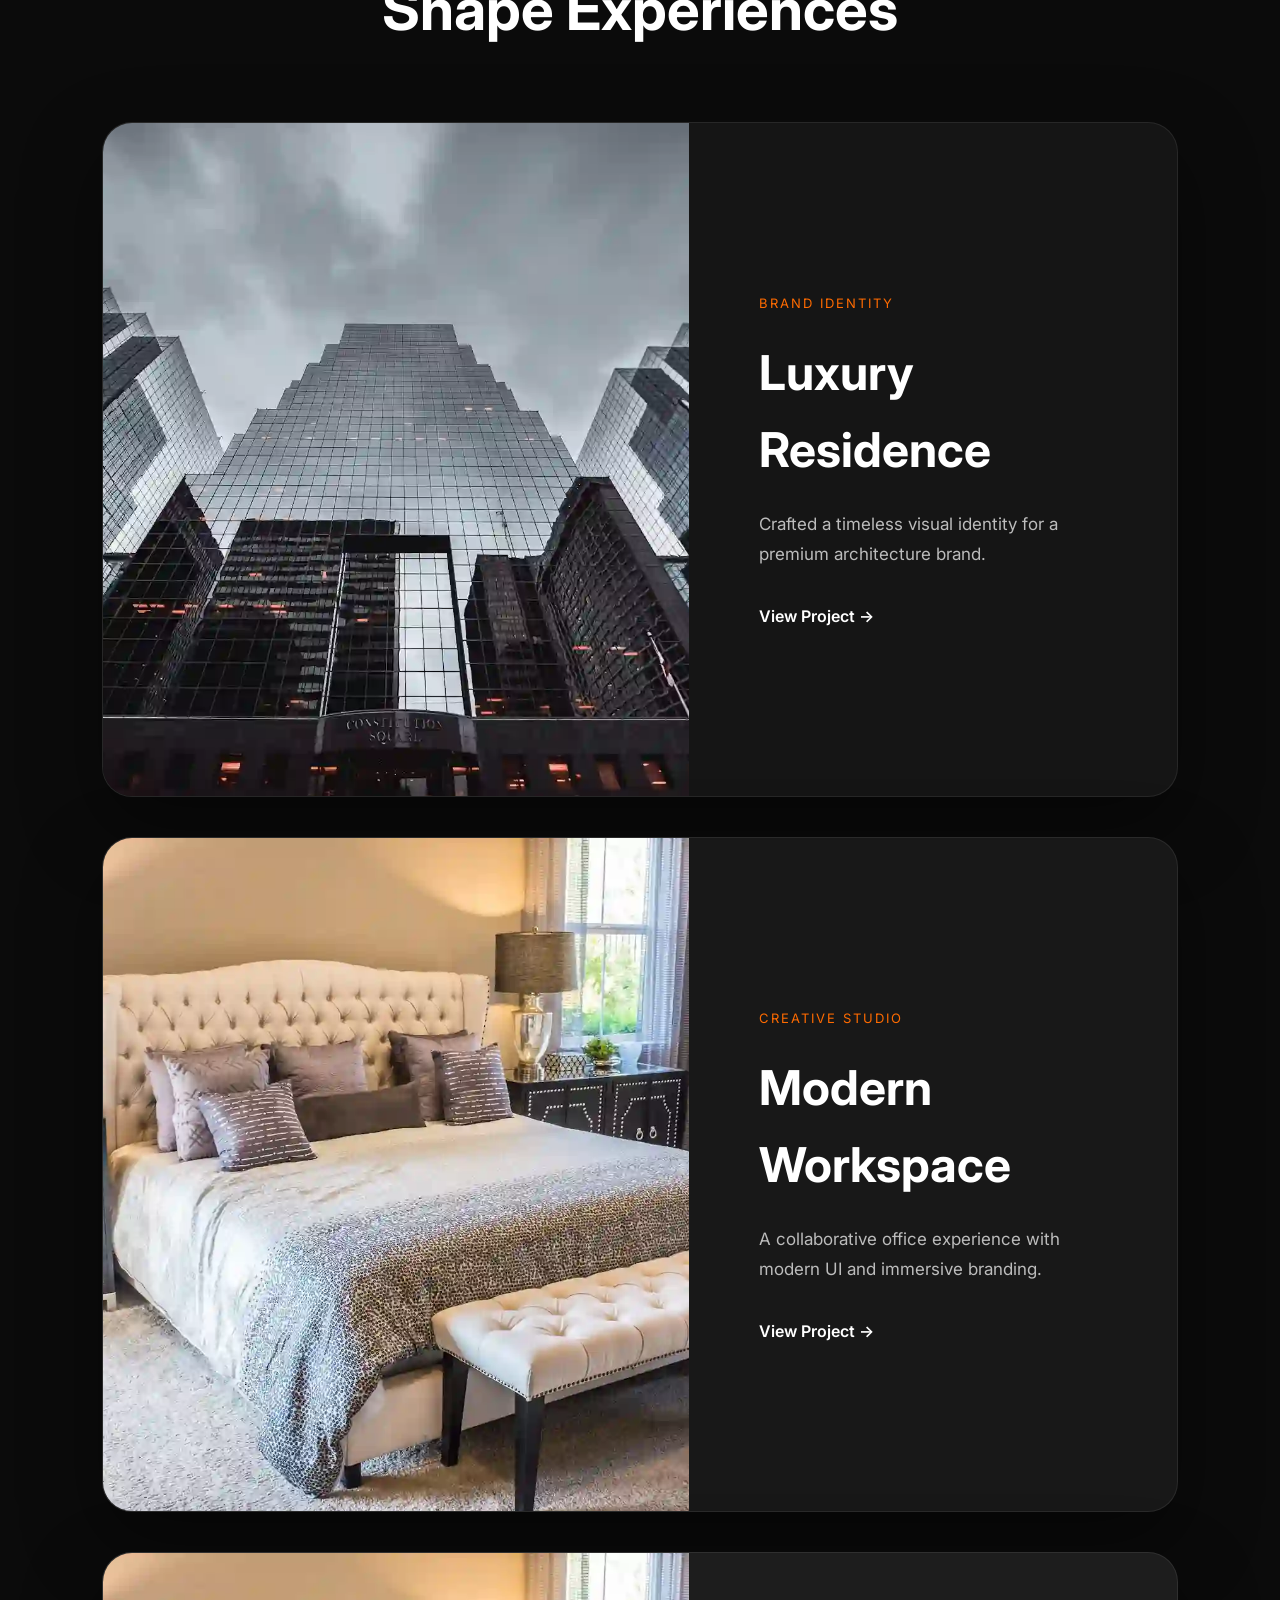
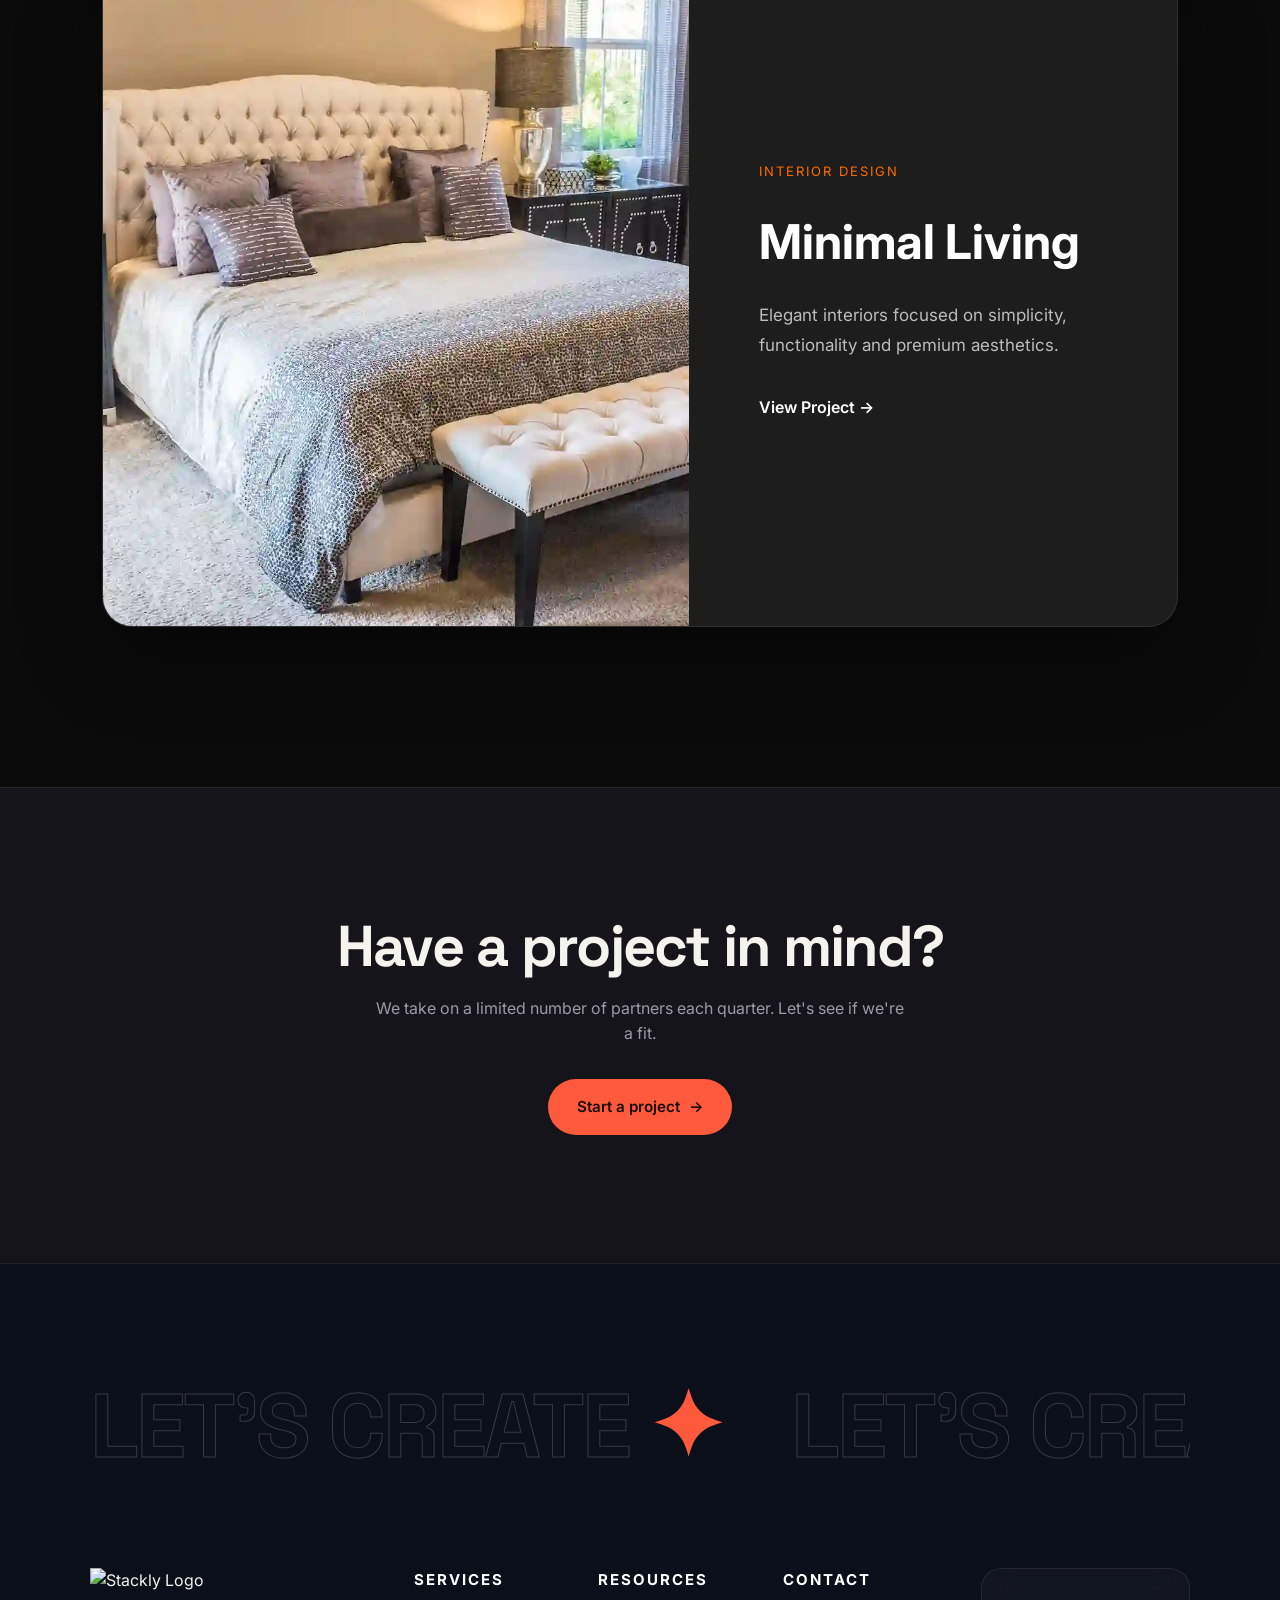
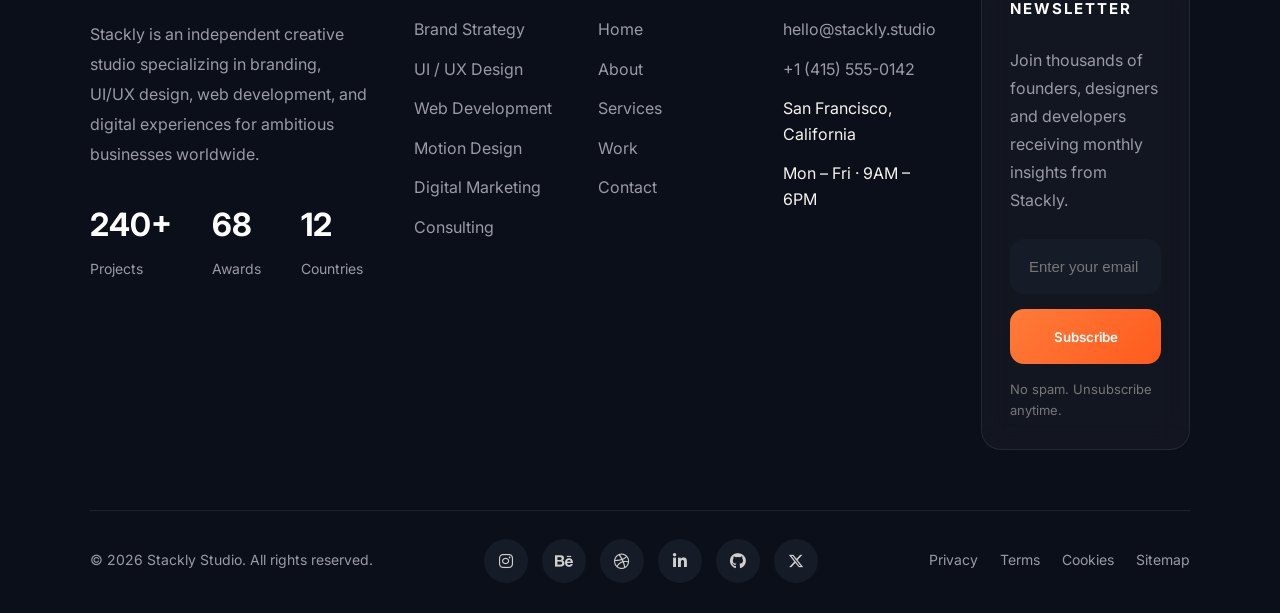
==== commit ca335812: "complete-1" ====
--- a/index.html
+++ b/index.html
@@ -8,24 +8,95 @@
     <link rel="preconnect" href="https://fonts.googleapis.com" />
     <link rel="preconnect" href="https://fonts.gstatic.com" crossorigin />
     <link href="https://fonts.googleapis.com/css2?family=Inter:wght@400;500;600;700;800&family=Space+Grotesk:wght@400;500;700&display=swap" rel="stylesheet" />
+    <link
+      rel="stylesheet"
+      href="https://cdnjs.cloudflare.com/ajax/libs/font-awesome/6.5.1/css/all.min.css"
+    />
     <link rel="stylesheet" href="css/common.css" />
     <link rel="stylesheet" href="css/home.css" />
   </head>
   <body>
+    
     <nav class="nav" id="nav">
-      <a href="/index.html" class="nav-logo"><span class="dot"></span>Stackly<span style="color:var(--accent)">.</span></a>
-      <ul class="nav-links" id="navLinks">
+
+    <a href="index.html" class="nav-logo">
+
+    <img
+        src="images/stackly_logo.webp"
+        alt="Stackly Logo">
+
+</a>
+
+    <ul class="nav-links" id="navLinks">
+        <!-- Mobile Header -->
+
+        <li class="mobile-header">
+
+            <a href="index.html" class="mobile-logo">
+
+                <img
+                    src="images/logo.webp"
+                    alt="Stackly Logo">
+
+            </a>
+
+        </li>
+
         <li><a href="index.html" class="active">Home</a></li>
+
         <li><a href="about.html">About</a></li>
+
         <li><a href="services.html">Services</a></li>
+
         <li><a href="work.html">Work</a></li>
+
         <li><a href="contact.html">Contact</a></li>
-      </ul>
-      <a href="login.html" class="nav-cta" id="navCta">Start a project</a>
-      <button class="nav-toggle" id="navToggle" aria-label="Menu">
-        <span></span><span></span><span></span>
-      </button>
-    </nav>
+
+        <!-- Mobile Only -->
+
+        <li class="mobile-only">
+
+            <a href="login.html" class="mobile-btn">
+
+                Start a Project
+
+            </a>
+
+        </li>
+
+        <li class="mobile-contact">
+
+            <h4>Contact</h4>
+
+            <p>hello@stackly.studio</p>
+
+            <p>+1 (415) 555-0142</p>
+
+            <p>San Francisco, USA</p>
+
+        </li>
+
+    </ul>
+
+    <!-- Desktop Only -->
+
+    <a href="login.html" class="nav-cta">
+
+        Start a Project
+
+    </a>
+
+    <button class="nav-toggle" id="navToggle">
+
+        <span></span>
+        <span></span>
+        <span></span>
+
+    </button>
+
+</nav>
+
+<div class="menu-overlay" id="menuOverlay"></div>
 
 <header class="hero">
 
@@ -56,11 +127,11 @@
             </p>
 
             <div class="hero-actions">
-                <a href="/work.html" class="btn btn-primary">
+                <a href="error.html" class="btn btn-primary">
                     View our work →
                 </a>
 
-                <a href="/contact.html" class="btn btn-ghost">
+                <a href="error.html" class="btn btn-ghost">
                     Let's talk
                 </a>
             </div>
@@ -73,19 +144,19 @@
 
             <div class="hero-main">
 
-                <img src="https://images.unsplash.com/photo-1497366754035-f200968a6e72?auto=format&fit=crop&w=1200&q=80">
+                <img src="images/img-1-5-office.webp">
 
             </div>
 
             <div class="hero-card card-top">
 
-                <img src="https://images.unsplash.com/photo-1552664730-d307ca884978?auto=format&fit=crop&w=800&q=80">
+                <img src="images/img-2-teach.webp">
 
             </div>
 
             <div class="hero-card card-bottom">
 
-                <img src="https://images.unsplash.com/photo-1551434678-e076c223a692?auto=format&fit=crop&w=800&q=80">
+                <img src="images/img-3.webp">
 
             </div>
 
@@ -145,7 +216,7 @@
      <section class="portfolio-slider">
 
     <div class="project-card">
-        <img src="https://images.unsplash.com/photo-1511818966892-d7d671e672a2?auto=format&fit=crop&w=1600&q=80" alt="">
+        <img src="images/img-4-10-Luxury Residence.webp" alt="">
         <div class="overlay">
             <span>Brand Identity</span>
             <h3>Luxury Residence</h3>
@@ -153,7 +224,7 @@
     </div>
 
     <div class="project-card">
-        <img src="https://images.unsplash.com/photo-1497366754035-f200968a6e72?auto=format&fit=crop&w=1600&q=80" alt="">
+        <img src="images/Creative_workspace.webp" alt="">
         <div class="overlay">
             <span>Creative Workspace</span>
             <h3>Stackly Office</h3>
@@ -161,7 +232,7 @@
     </div>
 
     <div class="project-card">
-        <img src="https://images.unsplash.com/photo-1505693416388-ac5ce068fe85?auto=format&fit=crop&w=1600&q=80" alt="">
+        <img src="images/Interior_design.webp" alt="">
         <div class="overlay">
             <span>Interior Design</span>
             <h3>Minimal Living</h3>
@@ -180,7 +251,7 @@
 
         <h2>Selected work.</h2>
 
-        <a href="work.html" class="link-arrow">
+        <a href="error.html" class="link-arrow">
             All Projects <span>→</span>
         </a>
 
@@ -194,7 +265,7 @@
 
             <div class="card-img">
 
-                <img src="https://images.unsplash.com/photo-1558655146-d09347e92766?auto=format&fit=crop&w=1600&q=80" alt="StacklyFlow AI">
+                <img src="images/AI_platform.webp" alt="StacklyFlow AI">
 
             </div>
 
@@ -216,7 +287,7 @@
 
             <div class="card-img">
 
-                <img src="https://images.unsplash.com/photo-1556740749-887f6717d7e4?auto=format&fit=crop&w=1200&q=80" alt="Vault Finance">
+                <img src="images/Vault Finance.webp" alt="Vault Finance">
 
             </div>
 
@@ -238,7 +309,7 @@
 
             <div class="card-img">
 
-                <img src="https://images.unsplash.com/photo-1516321318423-f06f85e504b3?auto=format&fit=crop&w=1200&q=80" alt="Pixel Studio">
+                <img src="images/Pixel Studio.webp" alt="Pixel Studio">
 
             </div>
 
@@ -265,7 +336,7 @@
     <div class="split-row">
 
         <div class="split-image">
-            <img src="https://images.unsplash.com/photo-1511818966892-d7d671e672a2?auto=format&fit=crop&w=1600&q=80" alt="">
+            <img src="images/Finance.webp" alt="">
         </div>
 
         <div class="split-content">
@@ -279,7 +350,7 @@
                 connect with audiences worldwide.
             </p>
 
-            <a href="#" class="split-btn">
+            <a href="error.html" class="split-btn">
                 Explore Project →
             </a>
 
@@ -292,7 +363,7 @@
     <div class="split-row reverse">
 
         <div class="split-image">
-            <img src="https://images.unsplash.com/photo-1497366754035-f200968a6e72?auto=format&fit=crop&w=1600&q=80" alt="">
+            <img src="images/Digital Experience.webp" alt="">
         </div>
 
         <div class="split-content">
@@ -306,7 +377,7 @@
                 seamless user experiences across every device.
             </p>
 
-            <a href="#" class="split-btn">
+            <a href="error.html" class="split-btn">
                 View Case Study →
             </a>
 
@@ -332,7 +403,7 @@
 
         <!-- Before -->
         <img
-            src="https://images.unsplash.com/photo-1497366754035-f200968a6e72?auto=format&fit=crop&w=1600&q=80"
+            src="images/img-4-10-Luxury Residence.webp"
             alt="Before"
         >
 
@@ -340,7 +411,7 @@
         <div class="compare-after">
 
             <img
-                src="https://images.unsplash.com/photo-1511818966892-d7d671e672a2?auto=format&fit=crop&w=1600&q=80"
+                src="images/img-1-5-office.webp"
                 alt="After"
             >
 
@@ -380,7 +451,7 @@
         <div class="timeline-item">
 
             <div class="timeline-image">
-                <img src="https://images.unsplash.com/photo-1516321318423-f06f85e504b3?auto=format&fit=crop&w=1200&q=80" alt="">
+                <img src="images/AI_platform.webp" alt="">
             </div>
 
             <div class="timeline-content">
@@ -395,7 +466,7 @@
         <div class="timeline-item reverse">
 
             <div class="timeline-image">
-                <img src="https://images.unsplash.com/photo-1497366754035-f200968a6e72?auto=format&fit=crop&w=1200&q=80" alt="">
+                <img src="images/Technology.webp" alt="">
             </div>
 
             <div class="timeline-content">
@@ -410,7 +481,7 @@
         <div class="timeline-item">
 
             <div class="timeline-image">
-                <img src="https://images.unsplash.com/photo-1511818966892-d7d671e672a2?auto=format&fit=crop&w=1200&q=80" alt="">
+                <img src="images/Web Design & Development.webp" alt="">
             </div>
 
             <div class="timeline-content">
@@ -425,7 +496,7 @@
         <div class="timeline-item reverse">
 
             <div class="timeline-image">
-                <img src="https://images.unsplash.com/photo-1524758631624-e2822e304c36?auto=format&fit=crop&w=1200&q=80" alt="">
+                <img src="images/Launch & Growth.webp" alt="">
             </div>
 
             <div class="timeline-content">
@@ -568,7 +639,7 @@
 
         <!-- Card 1 -->
         <article class="stack-card">
-            <img src="https://images.unsplash.com/photo-1511818966892-d7d671e672a2?auto=format&fit=crop&w=1600&q=80" alt="">
+            <img src="images/img-4-10-Luxury Residence.webp" alt="">
 
             <div class="stack-content">
                 <span>Brand Identity</span>
@@ -577,13 +648,13 @@
                     Crafted a timeless visual identity for a premium
                     architecture brand.
                 </p>
-                <a href="#">View Project →</a>
+                <a href="error.html">View Project →</a>
             </div>
         </article>
 
         <!-- Card 2 -->
         <article class="stack-card">
-            <img src="https://images.unsplash.com/photo-1497366754035-f200968a6e72?auto=format&fit=crop&w=1600&q=80" alt="">
+            <img src="images/Minimal Living.webp" alt="">
 
             <div class="stack-content">
                 <span>Creative Studio</span>
@@ -592,13 +663,13 @@
                     A collaborative office experience with modern UI
                     and immersive branding.
                 </p>
-                <a href="#">View Project →</a>
+                <a href="error.html">View Project →</a>
             </div>
         </article>
 
         <!-- Card 3 -->
         <article class="stack-card">
-            <img src="https://images.unsplash.com/photo-1505693416388-ac5ce068fe85?auto=format&fit=crop&w=1600&q=80" alt="">
+            <img src="images/Minimal Living.webp" alt="">
 
             <div class="stack-content">
                 <span>Interior Design</span>
@@ -607,7 +678,7 @@
                     Elegant interiors focused on simplicity,
                     functionality and premium aesthetics.
                 </p>
-                <a href="#">View Project →</a>
+                <a href="error.html">View Project →</a>
             </div>
         </article>
 
@@ -620,53 +691,298 @@
     <section class="cta-band">
       <h2 class="cta-title ">Have a project in mind?</h2>
       <p class="" >We take on a limited number of partners each quarter. Let's see if we're a fit.</p>
-      <a href="/contact.html" class="btn btn-primary " >Start a project <span class="arrow">→</span></a>
+      <a href="error.html" class="btn btn-primary " >Start a project <span class="arrow">→</span></a>
     </section>
 
-    <footer class="footer">
-      <div class="footer-marquee">
+<!-- FOOTER -->
+<footer class="footer">
+
+    <!--==============================
+            MARQUEE
+    ===============================-->
+
+    <div class="footer-marquee">
+
         <div class="footer-marquee-track">
-          <span>Let's create</span><span>Let's create</span><span>Let's create</span><span>Let's create</span>
-        </div>
-      </div>
-      <div class="footer-grid">
+
+            <span>LET'S CREATE</span>
+            <span>LET'S CREATE</span>
+            <span>LET'S CREATE</span>
+            <span>LET'S CREATE</span>
+            <span>LET'S CREATE</span>
+
+        </div>
+
+    </div>
+
+    <!--==============================
+            FOOTER GRID
+    ===============================-->
+
+    <div class="footer-grid">
+
+        <!--==============================
+                BRAND
+        ===============================-->
+
         <div class="footer-brand">
-          <a href="/index.html" class="nav-logo"><span class="dot"></span>Stackly<span style="color:var(--accent)">.</span></a>
-          <p>An independent creative studio building brands, products, and films for ambitious teams worldwide.</p>
-        </div>
+
+            <a href="index.html" class="footer-logo">
+
+    <img
+        src="images/logo.webp"
+        alt="Stackly Logo">
+
+</a>
+
+            <p>
+
+                Stackly is an independent creative studio specializing
+                in branding, UI/UX design, web development, and digital
+                experiences for ambitious businesses worldwide.
+
+            </p>
+
+            <div class="footer-stats">
+
+                <div>
+
+                    <h3>240+</h3>
+
+                    <span>Projects</span>
+
+                </div>
+
+                <div>
+
+                    <h3>68</h3>
+
+                    <span>Awards</span>
+
+                </div>
+
+                <div>
+
+                    <h3>12</h3>
+
+                    <span>Countries</span>
+
+                </div>
+
+            </div>
+
+        </div>
+
+        <!--==============================
+                SERVICES
+        ===============================-->
+
         <div>
-          <h4>Studio</h4>
-          <ul>
-            <li><a href="/about.html">About</a></li>
-            <li><a href="/services.html">Services</a></li>
-            <li><a href="/work.html">Work</a></li>
-            <li><a href="/contact.html">Contact</a></li>
-          </ul>
-        </div>
+
+            <h4>Services</h4>
+
+            <ul>
+
+                <li><a href="error.html">Brand Strategy</a></li>
+
+                <li><a href="error.html">UI / UX Design</a></li>
+
+                <li><a href="error.html">Web Development</a></li>
+
+                <li><a href="error.html">Motion Design</a></li>
+
+                <li><a href="error.html">Digital Marketing</a></li>
+
+                <li><a href="error.html">Consulting</a></li>
+
+            </ul>
+
+        </div>
+
+        <!--==============================
+                RESOURCES
+        ===============================-->
+
         <div>
-          <h4>Social</h4>
-          <ul>
-            <li><a href="#">Instagram</a></li>
-            <li><a href="#">Behance</a></li>
-            <li><a href="#">LinkedIn</a></li>
-            <li><a href="#">Dribbble</a></li>
-          </ul>
-        </div>
+
+            <h4>Resources</h4>
+
+            <ul>
+
+                <li><a href="index.html">Home</a></li>
+
+                <li><a href="about.html">About</a></li>
+
+                <li><a href="services.html">Services</a></li>
+
+                <li><a href="work.html">Work</a></li>
+
+                <li><a href="contact.html">Contact</a></li>
+
+            </ul>
+
+        </div>
+
+        <!--==============================
+                CONTACT
+        ===============================-->
+
         <div>
-          <h4>Contact</h4>
-          <ul>
-            <li><a href="#">hello@Stackly.studio</a></li>
-            <li><a href="#">+1 (415) 555-0142</a></li>
-            <li>San Francisco · NYC</li>
-          </ul>
-        </div>
-      </div>
-      <div class="footer-bottom">
-        <span>© 2024 Stackly Studio. All rights reserved.</span>
-        <span>Designed & built in-house.</span>
-      </div>
-    </footer>
+
+            <h4>Contact</h4>
+
+            <ul>
+
+                <li>
+
+                    <a href="mailto:hello@stackly.studio">
+
+                        hello@stackly.studio
+
+                    </a>
+
+                </li>
+
+                <li>
+
+                    <a href="tel:+14155550142">
+
+                        +1 (415) 555-0142
+
+                    </a>
+
+                </li>
+
+                <li>
+
+                    San Francisco, California
+
+                </li>
+
+                <li>
+
+                    Mon – Fri · 9AM – 6PM
+
+                </li>
+
+            </ul>
+
+        </div>
+
+        <!--==============================
+                NEWSLETTER
+        ===============================-->
+
+        <div class="newsletter">
+
+            <h4>Newsletter</h4>
+
+            <p>
+
+                Join thousands of founders, designers and developers
+                receiving monthly insights from Stackly.
+
+            </p>
+
+            <form class="newsletter-form">
+
+                <input
+
+                    type="email"
+
+                    placeholder="Enter your email"
+
+                    required>
+
+                <button type="submit">
+
+                    Subscribe
+
+                </button>
+
+            </form>
+
+            <small>
+
+                No spam. Unsubscribe anytime.
+
+            </small>
+
+        </div>
+
+    </div>
+
+    <!--==============================
+            FOOTER BOTTOM
+    ===============================-->
+
+    <div class="footer-bottom">
+
+        <span>
+
+            © 2026 Stackly Studio. All rights reserved.
+
+        </span>
+
+        <!-- Social Icons -->
+
+        <div class="footer-social">
+
+            <a href="error.html" aria-label="Instagram">
+
+                <i class="fa-brands fa-instagram"></i>
+
+            </a>
+
+            <a href="error.html" aria-label="Behance">
+
+                <i class="fa-brands fa-behance"></i>
+
+            </a>
+
+            <a href="error.html" aria-label="Dribbble">
+
+                <i class="fa-brands fa-dribbble"></i>
+
+            </a>
+
+            <a href="error.html" aria-label="LinkedIn">
+
+                <i class="fa-brands fa-linkedin-in"></i>
+
+            </a>
+
+            <a href="error.html" aria-label="GitHub">
+
+                <i class="fa-brands fa-github"></i>
+
+            </a>
+
+            <a href="error.html" aria-label="Twitter">
+
+                <i class="fa-brands fa-x-twitter"></i>
+
+            </a>
+
+        </div>
+
+        <div class="footer-links">
+
+            <a href="error.html">Privacy</a>
+
+            <a href="error.html">Terms</a>
+
+            <a href="error.html">Cookies</a>
+
+            <a href="error.html">Sitemap</a>
+
+        </div>
+
+    </div>
+
+</footer>
 
     <script type="module" src="js/comman.js"></script>
+    <script src="js/home.js"></script>
   </body>
 </html>
--- a/css/common.css
+++ b/css/common.css
@@ -36,14 +36,16 @@
   align-items: center;
   justify-content: space-between;
   padding: 1.4rem clamp(1.2rem, 5vw, 4rem);
+  padding-top: 0;
+  padding-bottom: 0;
   background-color: black;
   transition: background 0.4s var(--ease), padding 0.4s var(--ease);
 }
 .nav.scrolled {
   background: rgba(11, 11, 14, 0.72);
   backdrop-filter: blur(14px);
-  padding-top: 1rem;
-  padding-bottom: 1rem;
+  padding-top: 1px;
+  padding-bottom: 1px;
   border-bottom: 1px solid var(--line);
 }
 .nav-logo {
@@ -107,86 +109,893 @@
 .nav-toggle.open span:nth-child(2) { opacity: 0; }
 .nav-toggle.open span:nth-child(3) { transform: translateY(-7px) rotate(-45deg); }
 
-@media (max-width: 860px) {
-  .nav-links, .nav-cta {
-    position: fixed;
-    top: 0; right: 0;
-    height: 100vh;
-    width: min(78vw, 340px);
-    background: var(--surface);
-    flex-direction: column;
-    justify-content: center;
-    align-items: flex-start;
-    padding: 2rem 2.4rem;
-    gap: 1.6rem;
-    transform: translateX(100%);
-    transition: transform 0.45s var(--ease);
-  }
-  .nav-links.open, .nav-cta.open { transform: translateX(0); }
-  .nav-links { z-index: 100; }
-  .nav-cta { z-index: 100; margin-top: 1rem; }
-  .nav-toggle { display: flex; }
+/*==================================
+            NAV LOGO
+==================================*/
+
+.nav-logo{
+
+    display:flex;
+
+    align-items:center;
+
+    flex-shrink:0;
+
+}
+
+.nav-logo img{
+
+    width:180px;
+
+    height:auto;
+
+    object-fit:contain;
+
+    transition:.35s;
+
+}
+
+.nav-logo:hover img{
+
+    transform:scale(1.03);
+
+}
+
+@media(max-width:860px){
+
+.nav-logo img{
+
+    width:150px;
+
+}
+
+}
+
+@media(max-width:480px){
+
+.nav-logo img{
+
+    width:130px;
+
+}
+
+}
+
+/*==================================
+        MOBILE MENU
+==================================*/
+
+.mobile-only,
+.mobile-contact{
+
+    display:none;
+
+}
+
+/*==================================
+        MOBILE HEADER
+==================================*/
+
+.mobile-header{
+
+    display:flex;
+
+    width:100%;
+
+    justify-content:center;
+
+    align-items:center;
+
+    padding-bottom:25px;
+
+    margin-bottom:20px;
+
+    border-bottom:1px solid rgba(255,255,255,.08);
+
+}
+
+.mobile-logo img{
+
+    width:170px;
+
+    height:auto;
+
+}
+
+.mobile-header{
+    display: none;
+}
+
+@media(max-width:860px){
+
+.mobile-header{
+    display: block;
+}
+
+.nav{
+
+    padding:20px;
+
+}
+
+.nav-cta{
+
+    display:none;
+
+}
+
+.nav-toggle{
+
+    display:flex;
+
+}
+
+/*=========================*/
+
+.nav-links{
+
+    position:fixed;
+
+    top:12px;
+
+    right:12px;
+
+    width:320px;
+
+    max-width:86%;
+
+    height:calc(100vh - 24px);
+
+    background:#14141a;
+
+    border:1px solid rgba(255,255,255,.08);
+
+    border-radius:28px 0 0 28px;
+
+    display:flex;
+
+    flex-direction:column;
+
+    align-items:flex-start;
+
+    padding:30px;
+
+    overflow-y:auto;
+
+    transform:translateX(110%);
+
+    transition:.45s cubic-bezier(.22,1,.36,1);
+
+    z-index:100;
+
+    box-shadow:-20px 0 60px rgba(0,0,0,.45);
+
+}
+
+.nav-links.open{
+
+    transform:translateX(0);
+
+}
+
+/*=========================*/
+
+.nav-links li{
+
+    width:100%;
+
+}
+
+.nav-links a{
+
+    font-size:18px;
+
+    color:#fff;
+
+}
+
+.nav-links a::after{
+
+    display:none;
+
+}
+
+/*=========================*/
+
+
+.mobile-only{
+
+    display:block;
+
+    margin-top:10px;
+
+}
+
+.mobile-btn{
+
+    display:flex;
+
+    justify-content:center;
+
+    align-items:center;
+
+    width:100%;
+
+    height:52px;
+
+    border-radius:12px;
+
+    background:var(--accent);
+
+    color:#fff !important;
+
+    font-weight:600;
+
+}
+
+/*=========================*/
+
+.mobile-contact{
+
+    display:block;
+
+    width:100%;
+
+    margin-top:auto;
+
+    padding-top:30px;
+
+    border-top:1px solid rgba(255,255,255,.08);
+
+}
+
+.mobile-contact h4{
+
+    font-size:13px;
+
+    text-transform:uppercase;
+
+    letter-spacing:2px;
+
+    color:#888;
+
+    margin-bottom:18px;
+
+}
+
+.mobile-contact p{
+
+    color:#bfbfbf;
+
+    font-size:15px;
+
+    margin-bottom:12px;
+
+    line-height:24px;
+
+}
+
+}
+
+nav{
+    padding-bottom: 0;
+}
+
+
+/*=========================================
+        LOCK BODY SCROLL
+=========================================*/
+
+body.menu-open{
+
+    overflow:hidden;
+
 }
 
 /* ---------- Footer ---------- */
-.footer {
-  background: var(--surface);
-  padding: clamp(3rem, 8vw, 6rem) clamp(1.2rem, 5vw, 4rem) 2rem;
-  border-top: 1px solid var(--line);
-}
-.footer-grid {
-  display: grid;
-  grid-template-columns: 1.4fr 1fr 1fr 1fr;
-  gap: 2.5rem;
-  margin-bottom: 3rem;
-}
-.footer h4 {
-  font-size: 0.78rem;
-  text-transform: uppercase;
-  letter-spacing: 0.12em;
-  color: var(--muted);
-  margin-bottom: 1.2rem;
-}
-.footer ul { list-style: none; }
-.footer ul li { margin-bottom: 0.7rem; }
-.footer ul a { color: var(--muted); font-size: 0.92rem; transition: color 0.3s; }
-.footer ul a:hover { color: var(--accent); }
-.footer-brand p { color: var(--muted); font-size: 0.95rem; max-width: 320px; margin-top: 0.8rem; }
-.footer-bottom {
-  border-top: 1px solid var(--line);
-  padding-top: 1.6rem;
-  display: flex;
-  justify-content: space-between;
-  flex-wrap: wrap;
-  gap: 1rem;
-  color: var(--muted);
-  font-size: 0.85rem;
-}
-.footer-marquee {
-  font-size: clamp(2.5rem, 9vw, 7rem);
-  font-weight: 800;
-  letter-spacing: -0.03em;
-  line-height: 1;
-  margin-bottom: 3rem;
-  white-space: nowrap;
-  overflow: hidden;
-  color: transparent;
-  -webkit-text-stroke: 1px rgba(255,255,255,0.25);
-}
-.footer-marquee-track {
-  display: inline-flex;
-  gap: 3rem;
-  animation: marquee 22s linear infinite;
-}
-.footer-marquee-track span::after { content: ' ✦ '; color: var(--accent); -webkit-text-stroke: 0; }
-@keyframes marquee { to { transform: translateX(-50%); } }
-
-@media (max-width: 760px) {
-  .footer-grid { grid-template-columns: 1fr 1fr; }
-}
-@media (max-width: 460px) {
-  .footer-grid { grid-template-columns: 1fr; }
-}
+/*==================================================
+                    FOOTER
+==================================================*/
+
+.footer{
+    background:#0B0F19;
+    border-top:1px solid var(--line);
+    padding:90px 7% 30px;
+    overflow:hidden;
+}
+
+/*=========================================
+            FOOTER LOGO
+=========================================*/
+
+.footer-logo{
+
+    display:inline-flex;
+
+    align-items:center;
+
+}
+
+.footer-logo img{
+
+    width:180px;
+
+    height:auto;
+
+    object-fit:contain;
+
+    transition:.35s;
+
+}
+
+.footer-logo:hover img{
+
+    transform:scale(1.05);
+
+}
+
+/*==================================================
+                MARQUEE
+==================================================*/
+
+.footer-marquee{
+    overflow:hidden;
+    margin-bottom:70px;
+}
+
+.footer-marquee-track{
+    display:flex;
+    width:max-content;
+    gap:70px;
+    animation:footerMarquee 25s linear infinite;
+}
+
+.footer-marquee-track span{
+    font-family:"Space Grotesk",sans-serif;
+    font-size:90px;
+    font-weight:800;
+    color:transparent;
+    -webkit-text-stroke:1px rgba(255,255,255,.18);
+    letter-spacing:-3px;
+    white-space:nowrap;
+}
+
+.footer-marquee-track span::after{
+    content:" ✦";
+    color:var(--accent);
+    -webkit-text-stroke:0;
+}
+
+@keyframes footerMarquee{
+
+    from{
+        transform:translateX(0);
+    }
+
+    to{
+        transform:translateX(-50%);
+    }
+
+}
+
+/*==================================================
+                FOOTER GRID
+==================================================*/
+
+.footer-grid{
+
+    display:grid;
+
+    grid-template-columns:2fr 1fr 1fr 1fr 1.5fr;
+
+    gap:45px;
+
+    margin-bottom:60px;
+
+}
+
+/*==================================================
+                BRAND
+==================================================*/
+
+.footer-brand p{
+
+    color:var(--muted);
+
+    line-height:30px;
+
+    margin:25px 0;
+
+    max-width:360px;
+
+}
+
+/*==================================================
+                STATS
+==================================================*/
+
+.footer-stats{
+
+    display:flex;
+
+    gap:40px;
+
+    margin-top:30px;
+
+}
+
+.footer-stats h3{
+
+    font-size:32px;
+
+    color:#fff;
+
+    margin-bottom:6px;
+
+}
+
+.footer-stats span{
+
+    color:var(--muted);
+
+    font-size:14px;
+
+}
+
+/*==================================================
+                TITLES
+==================================================*/
+
+.footer h4{
+
+    color:#fff;
+
+    margin-bottom:25px;
+
+    font-size:15px;
+
+    text-transform:uppercase;
+
+    letter-spacing:2px;
+
+}
+
+/*==================================================
+                LINKS
+==================================================*/
+
+.footer ul{
+
+    list-style:none;
+
+}
+
+.footer ul li{
+
+    margin-bottom:14px;
+
+}
+
+.footer ul li a{
+
+    text-decoration:none;
+
+    color:var(--muted);
+
+    transition:.35s;
+
+    position:relative;
+
+}
+
+.footer ul li a::after{
+
+    content:"";
+
+    position:absolute;
+
+    left:0;
+
+    bottom:-3px;
+
+    width:0;
+
+    height:1px;
+
+    background:var(--accent);
+
+    transition:.35s;
+
+}
+
+.footer ul li a:hover{
+
+    color:#fff;
+
+}
+
+.footer ul li a:hover::after{
+
+    width:100%;
+
+}
+
+/*==================================================
+                NEWSLETTER
+==================================================*/
+
+.newsletter{
+
+    padding:28px;
+
+    background:rgba(255,255,255,.03);
+
+    border:1px solid rgba(255,255,255,.08);
+
+    border-radius:20px;
+
+    backdrop-filter:blur(15px);
+
+}
+
+.newsletter p{
+
+    color:var(--muted);
+
+    line-height:28px;
+
+    margin:18px 0 25px;
+
+}
+
+/*==================================================
+            NEWSLETTER FORM
+==================================================*/
+
+.newsletter-form{
+
+    display:flex;
+
+    flex-direction:column;
+
+    gap:15px;
+
+}
+
+.newsletter-form input{
+
+    width:100%;
+
+    height:55px;
+
+    padding:0 18px;
+
+    border:none;
+
+    outline:none;
+
+    border-radius:14px;
+
+    background:#151B27;
+
+    color:#fff;
+
+    font-size:15px;
+
+    border:1px solid transparent;
+
+    transition:.35s;
+
+}
+
+.newsletter-form input:focus{
+
+    border-color:var(--accent);
+
+}
+
+.newsletter-form input::placeholder{
+
+    color:#777;
+
+}
+
+.newsletter-form button{
+
+    height:55px;
+
+    border:none;
+
+    border-radius:14px;
+
+    background:linear-gradient(135deg,#ff7b39,#ff5b1d);
+
+    color:#fff;
+
+    font-weight:600;
+
+    cursor:pointer;
+
+    transition:.35s;
+
+}
+
+.newsletter-form button:hover{
+
+    transform:translateY(-4px);
+
+    box-shadow:0 15px 35px rgba(255,107,0,.35);
+
+}
+
+.newsletter small{
+
+    display:block;
+
+    margin-top:15px;
+
+    color:#777;
+
+    font-size:13px;
+
+}
+
+/*==================================================
+                FOOTER BOTTOM
+==================================================*/
+
+.footer-bottom{
+
+    display:flex;
+
+    justify-content:space-between;
+
+    align-items:center;
+
+    gap:30px;
+
+    flex-wrap:wrap;
+
+    border-top:1px solid rgba(255,255,255,.08);
+
+    padding-top:28px;
+
+}
+
+.footer-bottom span{
+
+    color:var(--muted);
+
+    font-size:14px;
+
+}
+
+/*==================================================
+                SOCIAL
+==================================================*/
+
+.footer-social{
+
+    display:flex;
+
+    align-items:center;
+
+    gap:14px;
+
+}
+
+.footer-social a{
+
+    width:44px;
+
+    height:44px;
+
+    display:flex;
+
+    justify-content:center;
+
+    align-items:center;
+
+    border-radius:50%;
+
+    background:#151B27;
+
+    color:#cfcfcf;
+
+    text-decoration:none;
+
+    transition:.35s;
+
+}
+
+.footer-social a:hover{
+
+    transform:translateY(-5px);
+
+}
+
+/* Individual Brand Colors */
+
+.footer-social a:nth-child(1):hover{
+
+    background:#E4405F;
+
+    color:#fff;
+
+}
+
+.footer-social a:nth-child(2):hover{
+
+    background:#1769FF;
+
+    color:#fff;
+
+}
+
+.footer-social a:nth-child(3):hover{
+
+    background:#EA4C89;
+
+    color:#fff;
+
+}
+
+.footer-social a:nth-child(4):hover{
+
+    background:#0A66C2;
+
+    color:#fff;
+
+}
+
+.footer-social a:nth-child(5):hover{
+
+    background:#24292F;
+
+    color:#fff;
+
+}
+
+.footer-social a:nth-child(6):hover{
+
+    background:#000;
+
+    color:#fff;
+
+}
+
+/*==================================================
+                FOOTER LINKS
+==================================================*/
+
+.footer-links{
+
+    display:flex;
+
+    gap:22px;
+
+    flex-wrap:wrap;
+
+}
+
+.footer-links a{
+
+    text-decoration:none;
+
+    color:var(--muted);
+
+    font-size:14px;
+
+    transition:.35s;
+
+}
+
+.footer-links a:hover{
+
+    color:var(--accent);
+
+}
+
+/*==================================================
+                RESPONSIVE
+==================================================*/
+
+@media(max-width:1200px){
+
+.footer-grid{
+
+grid-template-columns:1fr 1fr 1fr;
+
+}
+
+.newsletter{
+
+grid-column:span 3;
+
+}
+
+}
+
+@media(max-width:900px){
+
+.footer-grid{
+
+grid-template-columns:1fr 1fr;
+
+}
+
+.newsletter{
+
+grid-column:span 2;
+
+}
+
+.footer-bottom{
+
+flex-direction:column;
+
+text-align:center;
+
+}
+
+.footer-stats{
+
+justify-content:center;
+
+}
+
+}
+
+@media(max-width:600px){
+
+.footer{
+
+padding:70px 20px 30px;
+
+}
+
+.footer-grid{
+
+grid-template-columns:1fr;
+
+gap:40px;
+
+}
+
+.newsletter{
+
+grid-column:auto;
+
+}
+
+.footer-marquee-track span{
+
+font-size:55px;
+
+}
+
+.footer-links{
+
+justify-content:center;
+
+}
+
+.footer-social{
+
+justify-content:center;
+
+}
+
+.footer-stats{
+
+flex-wrap:wrap;
+
+gap:25px;
+
+}
+
+}
+
 
 /* ---------- Reveal animation ---------- */
 .reveal {
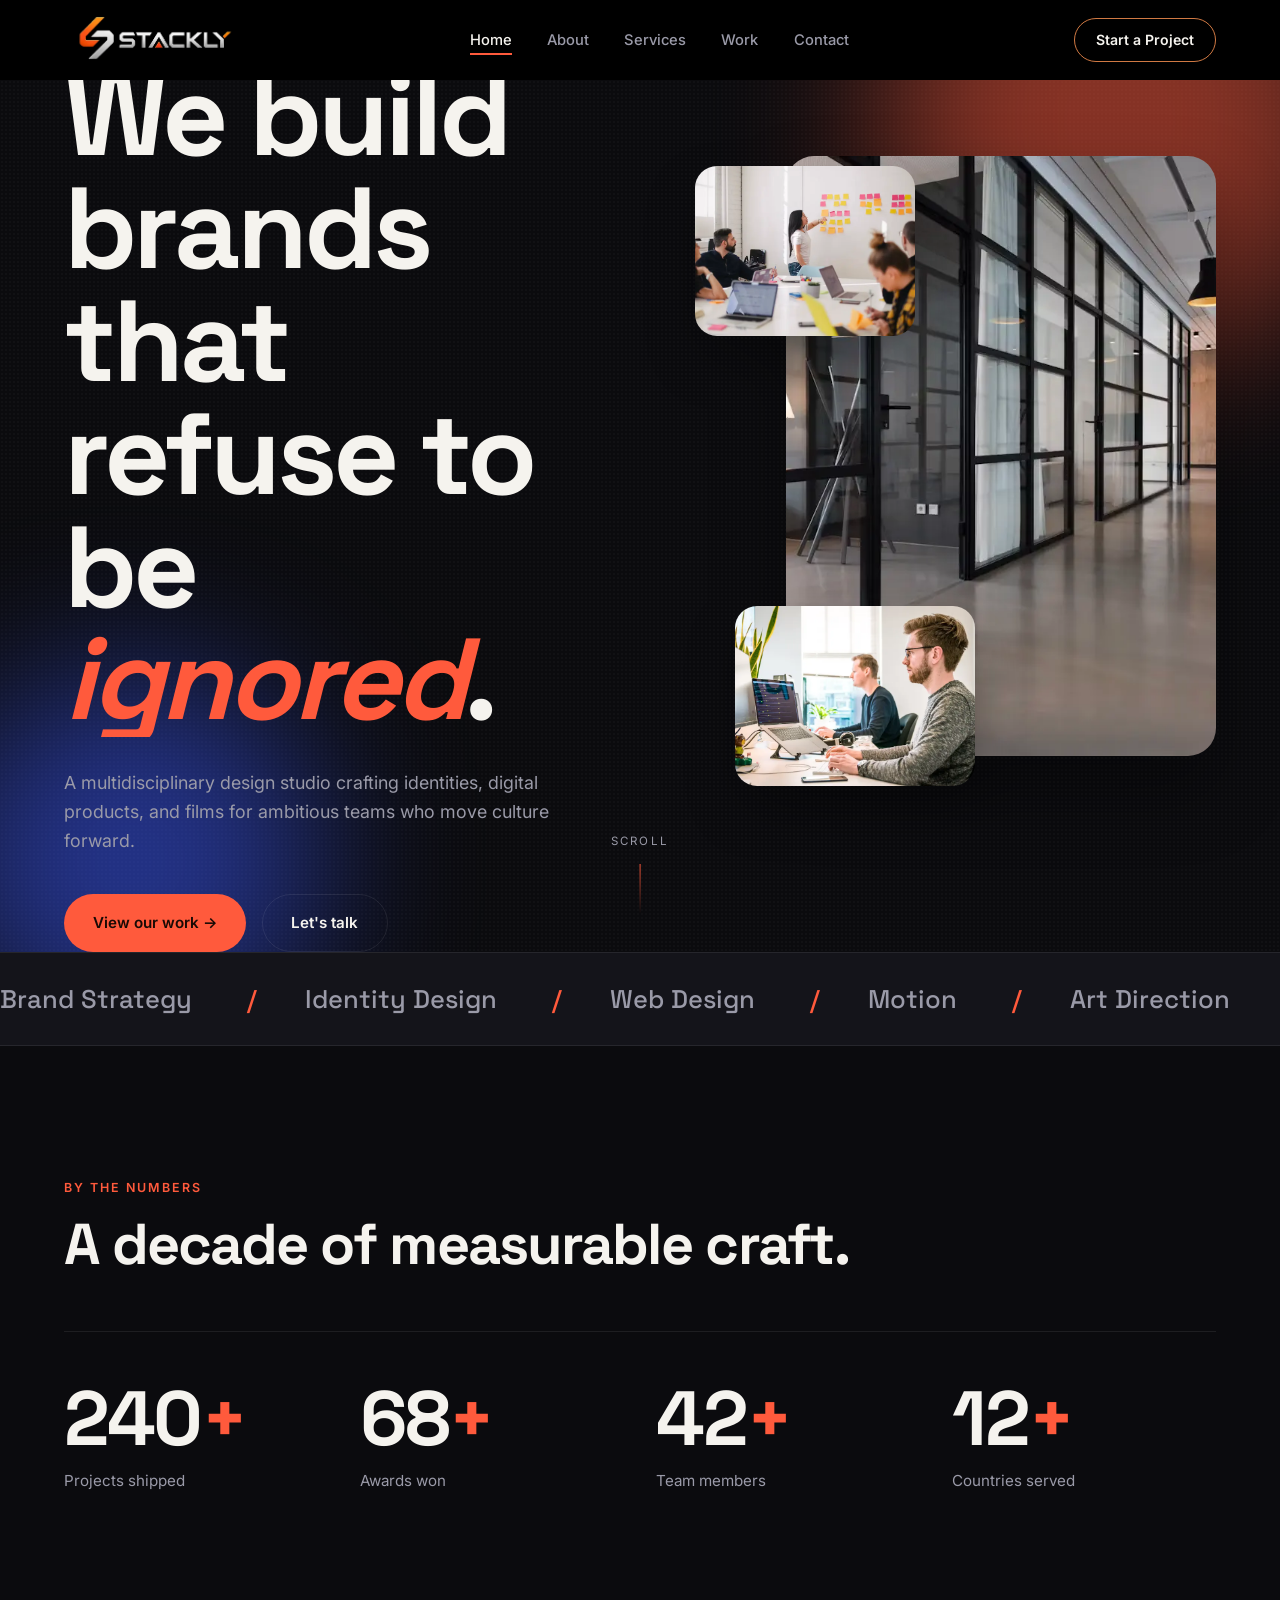
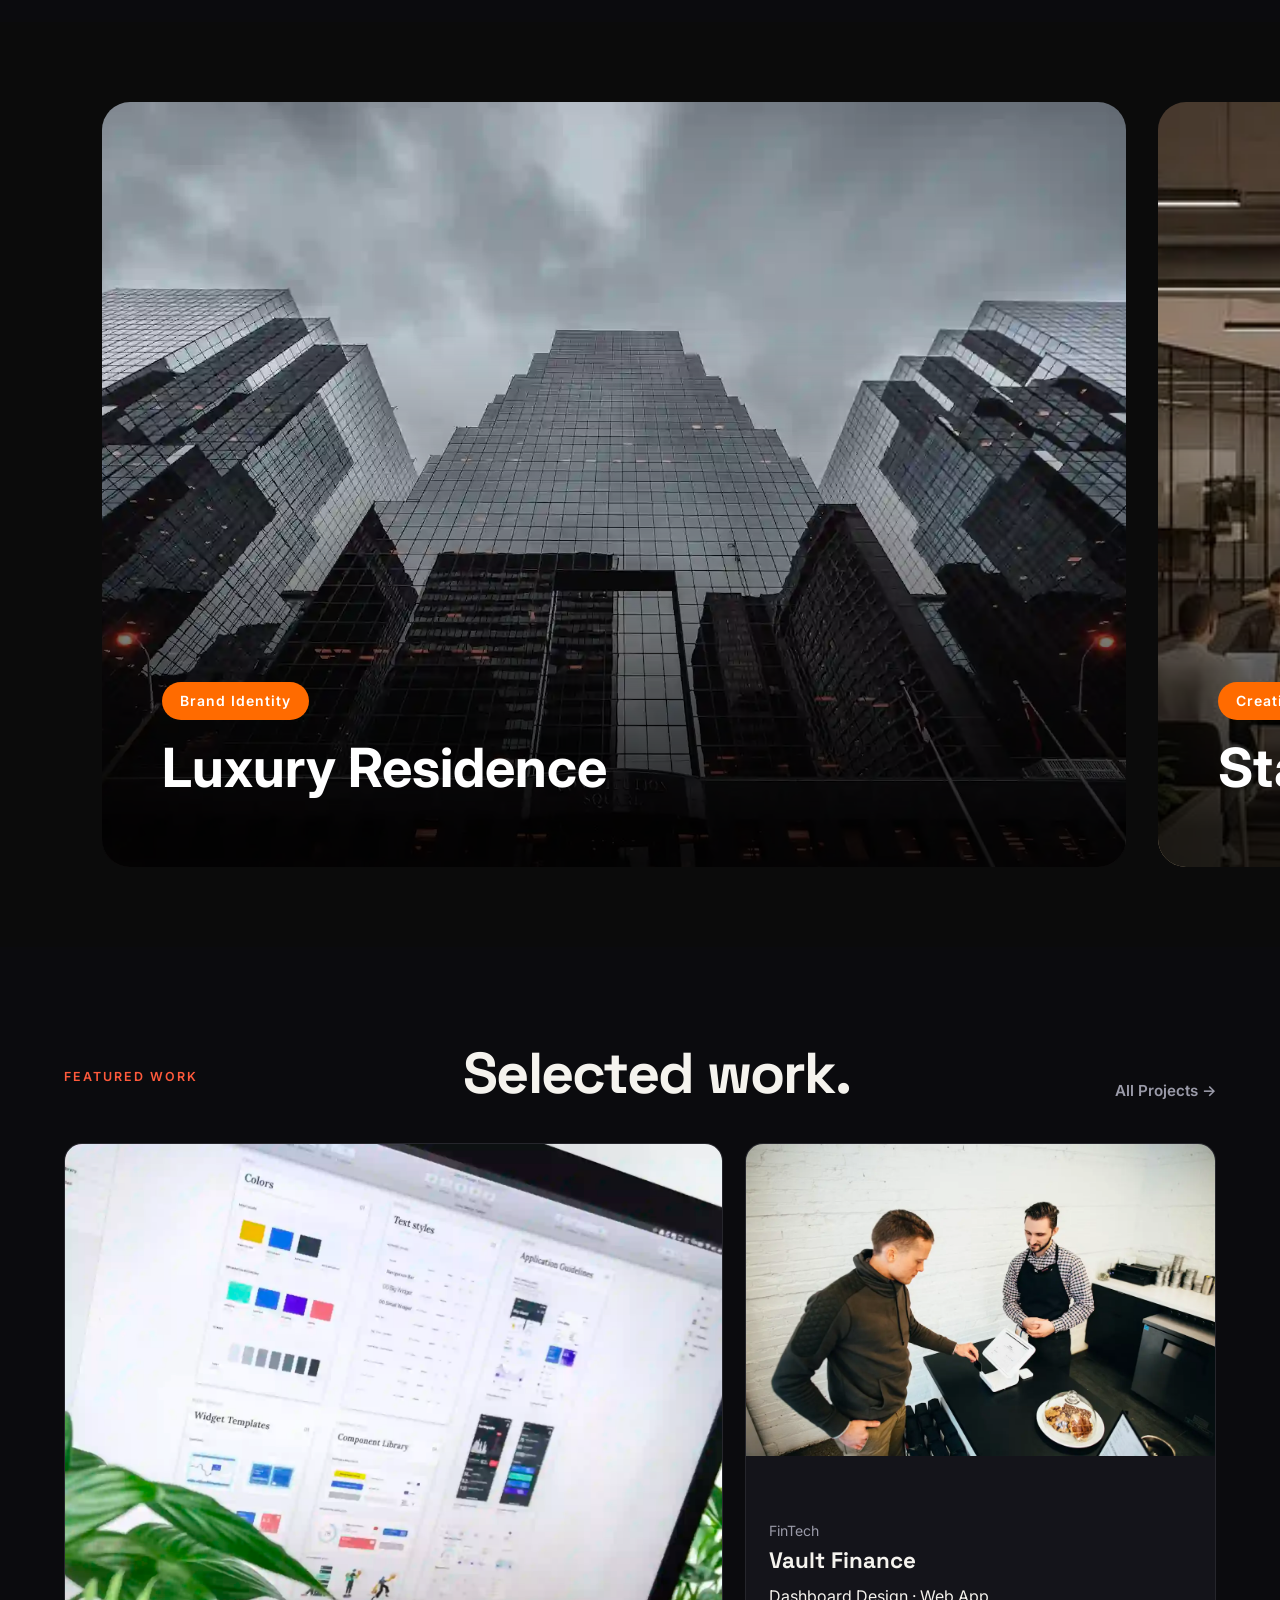
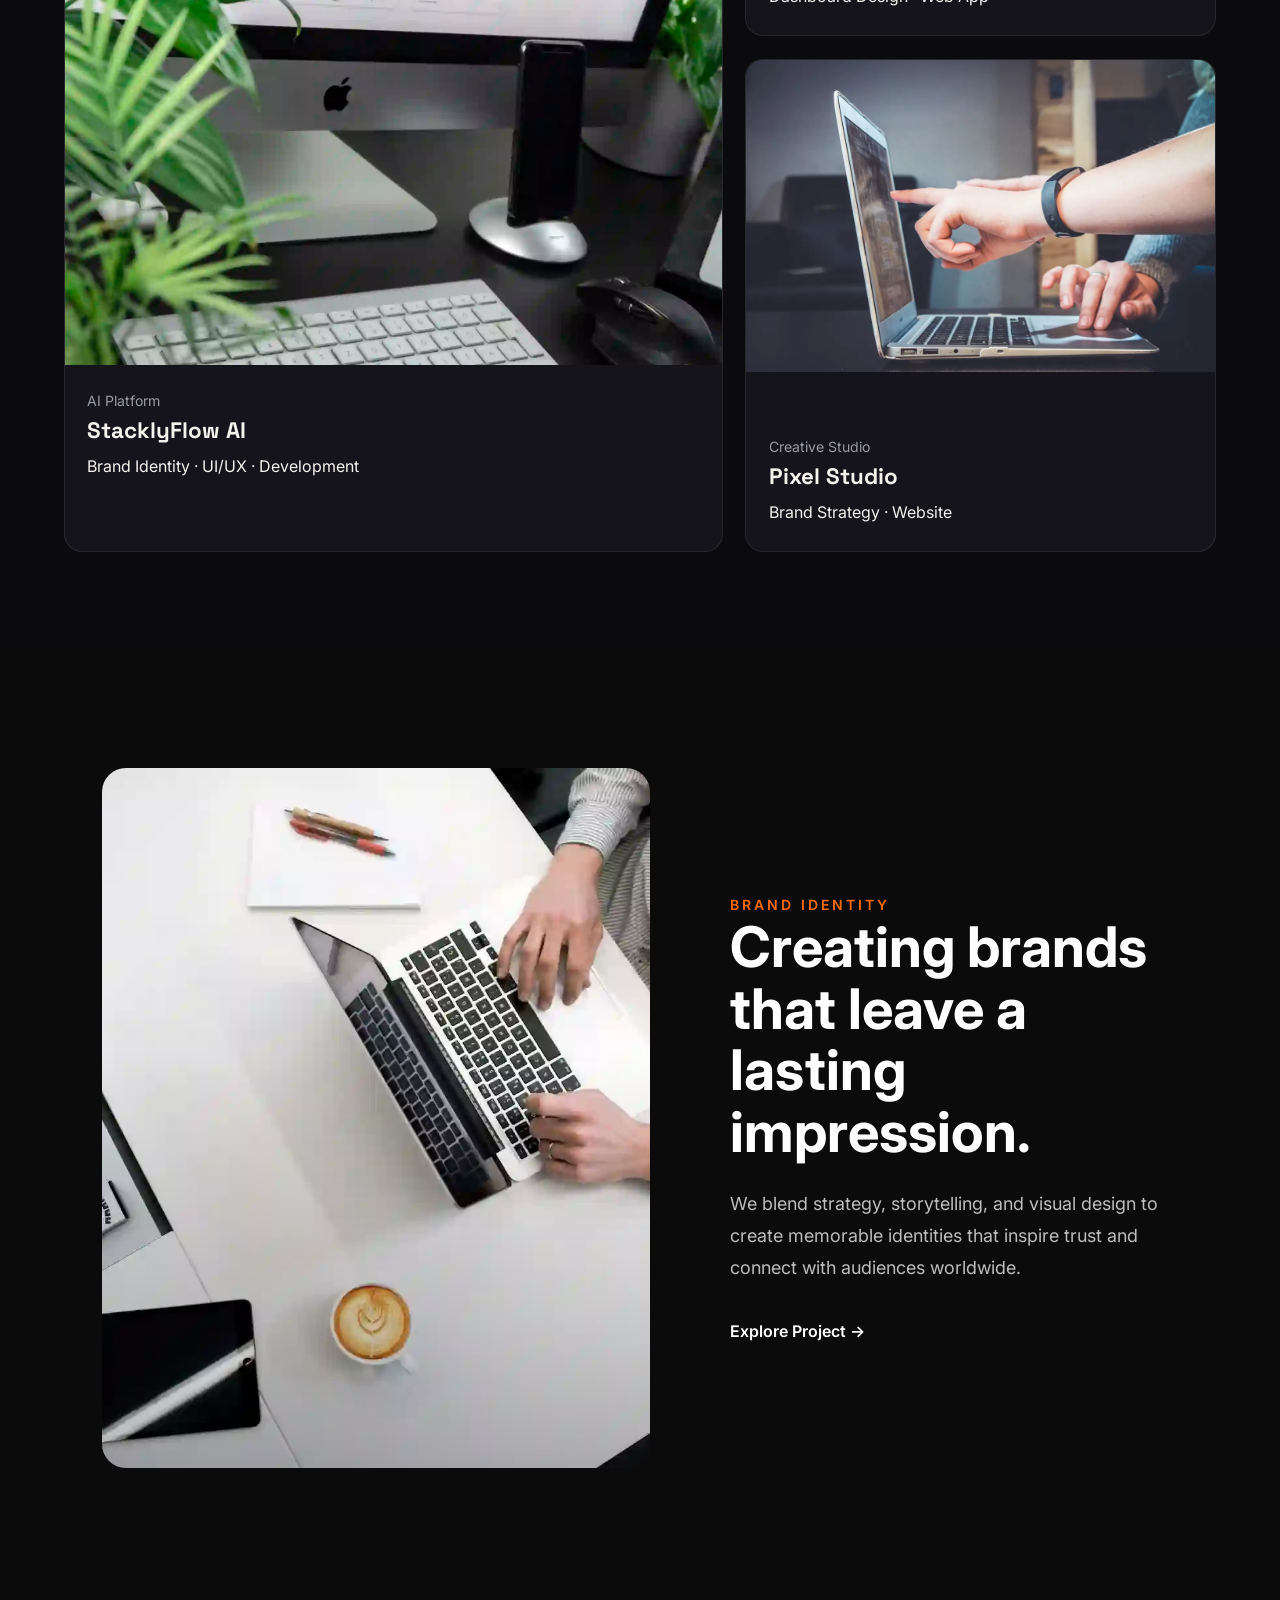
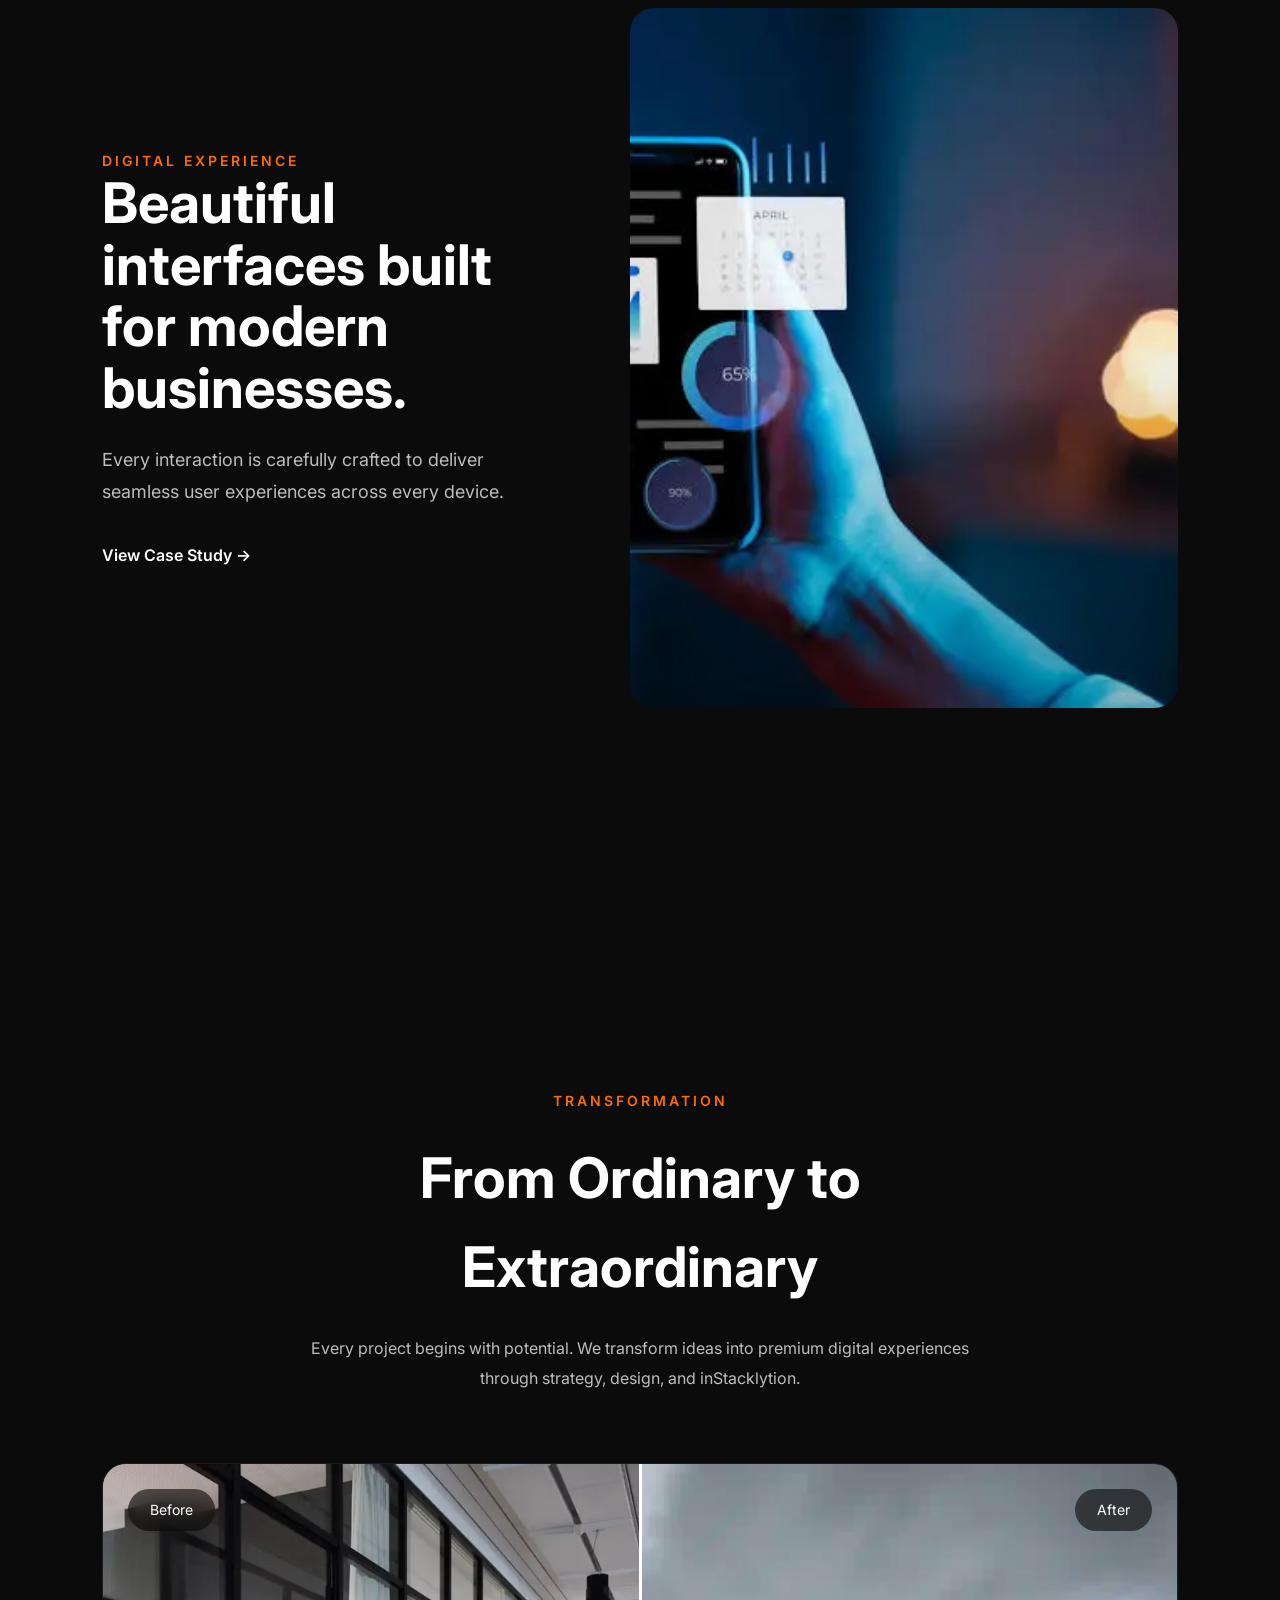
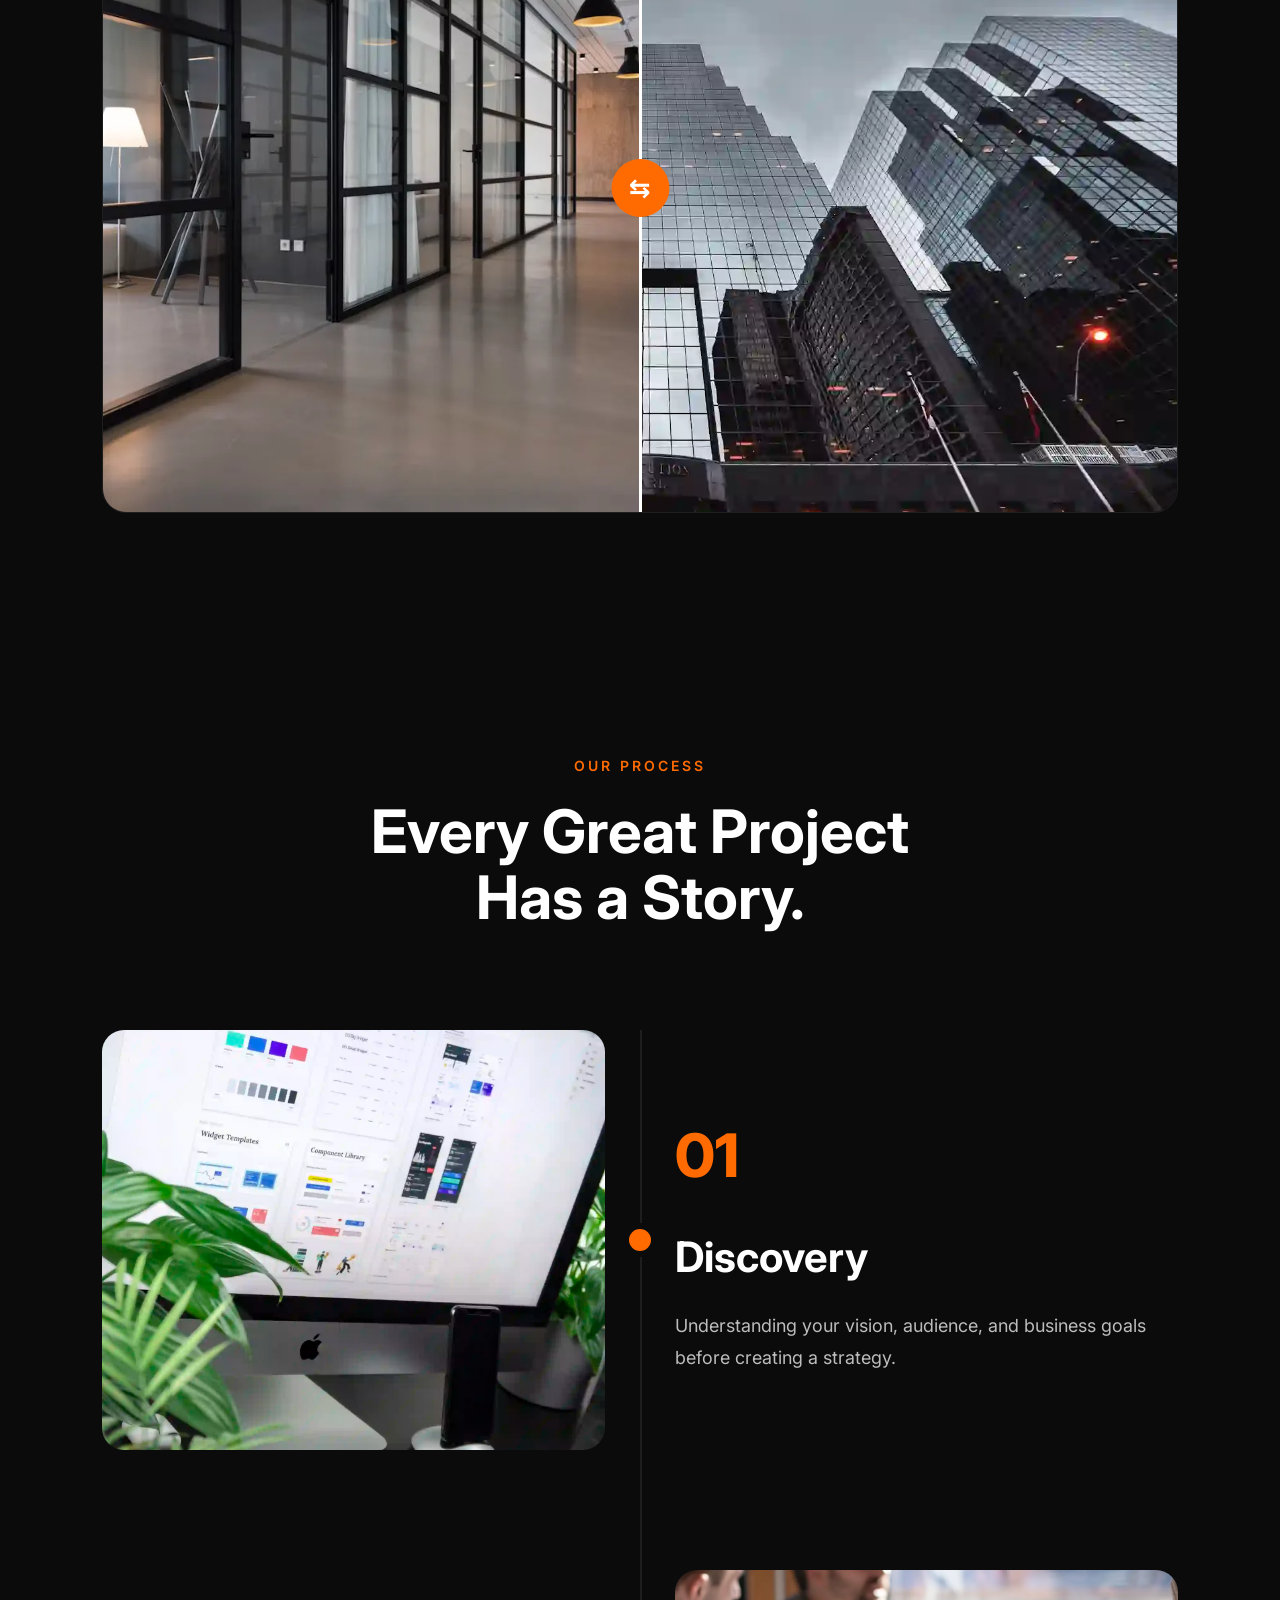
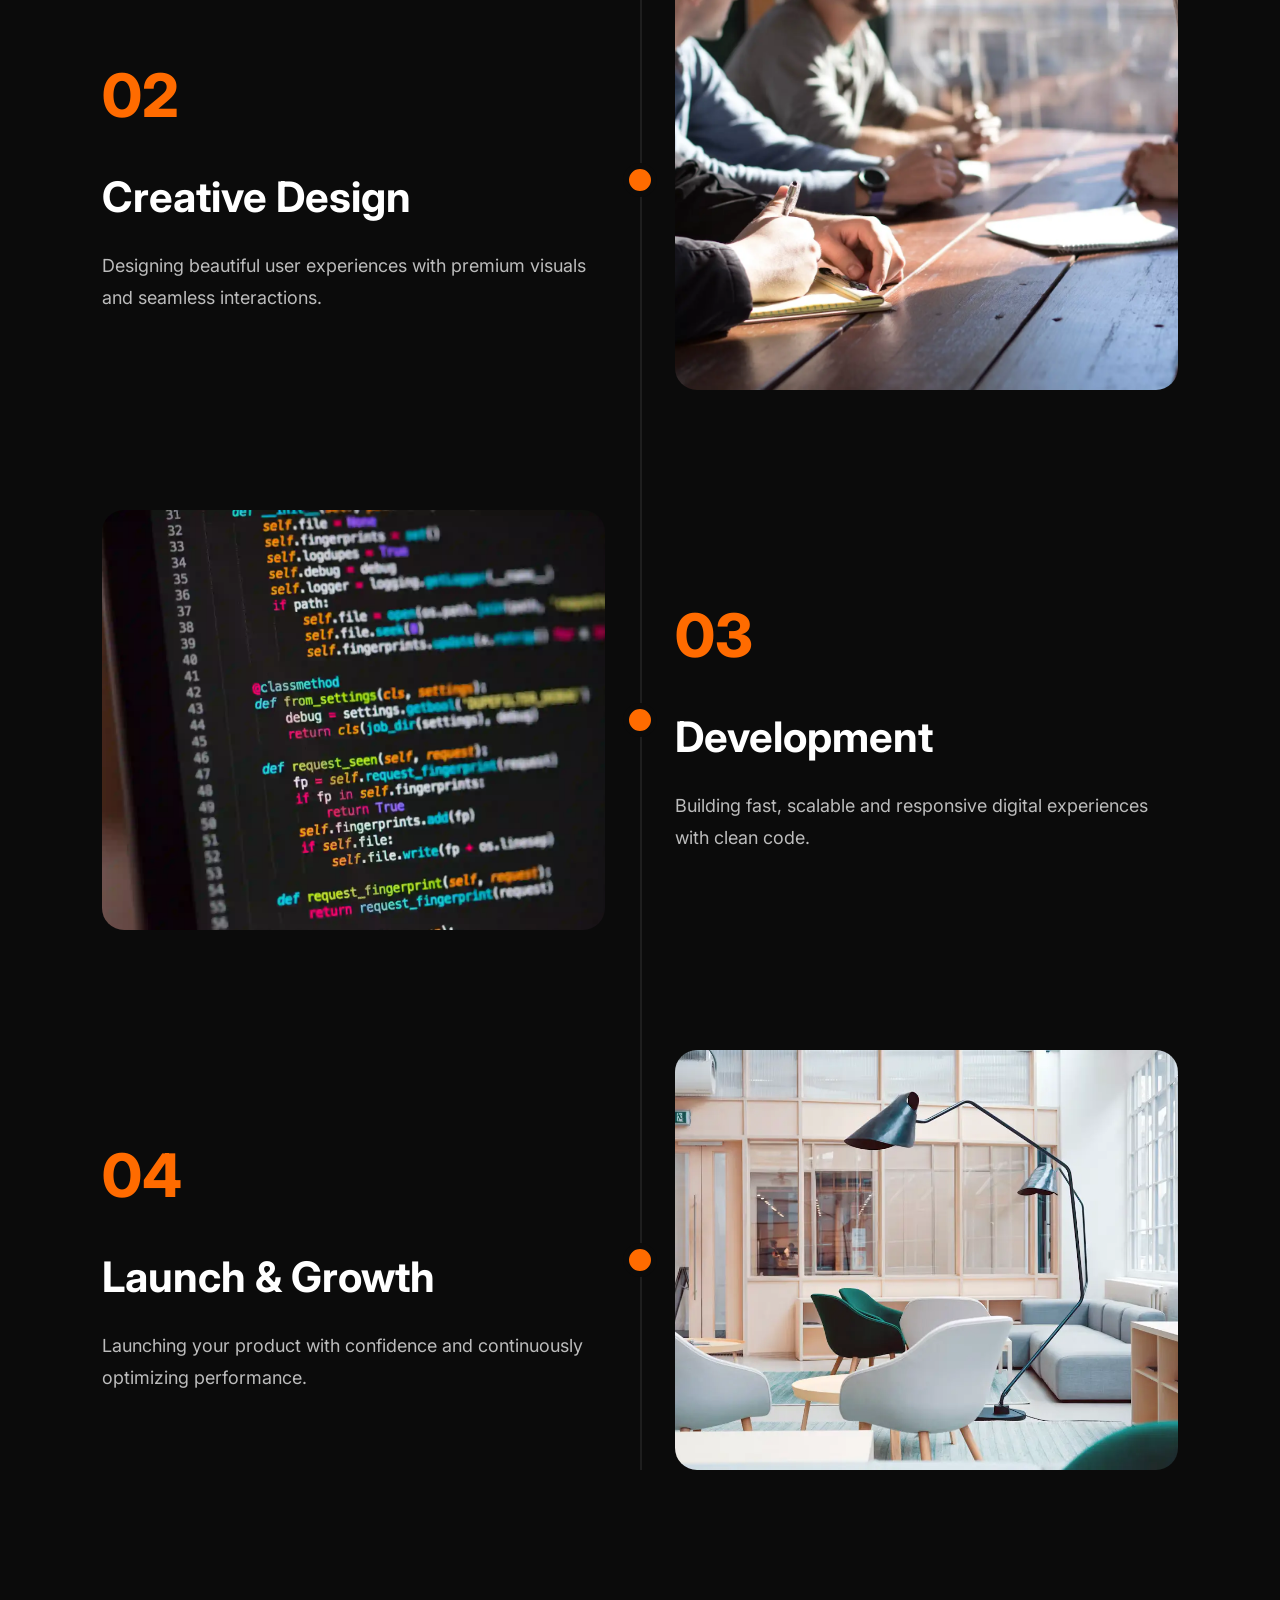
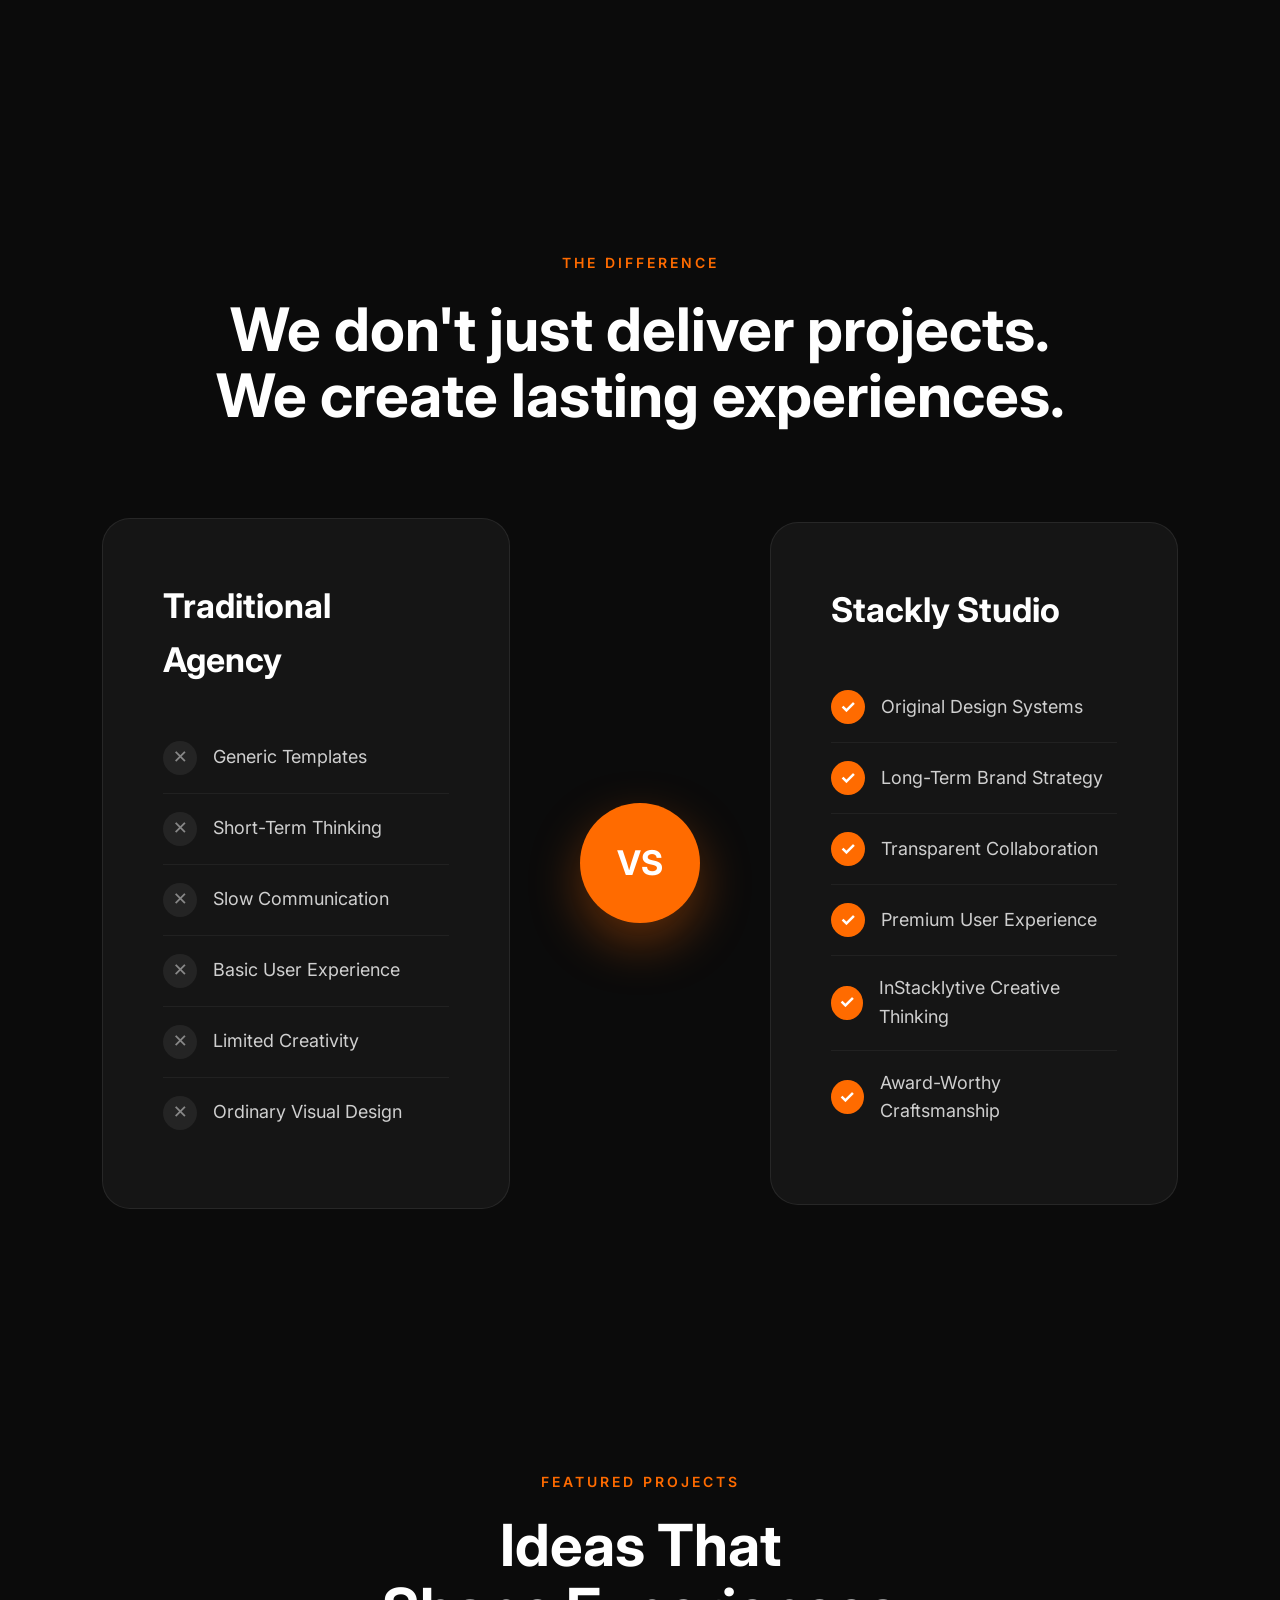
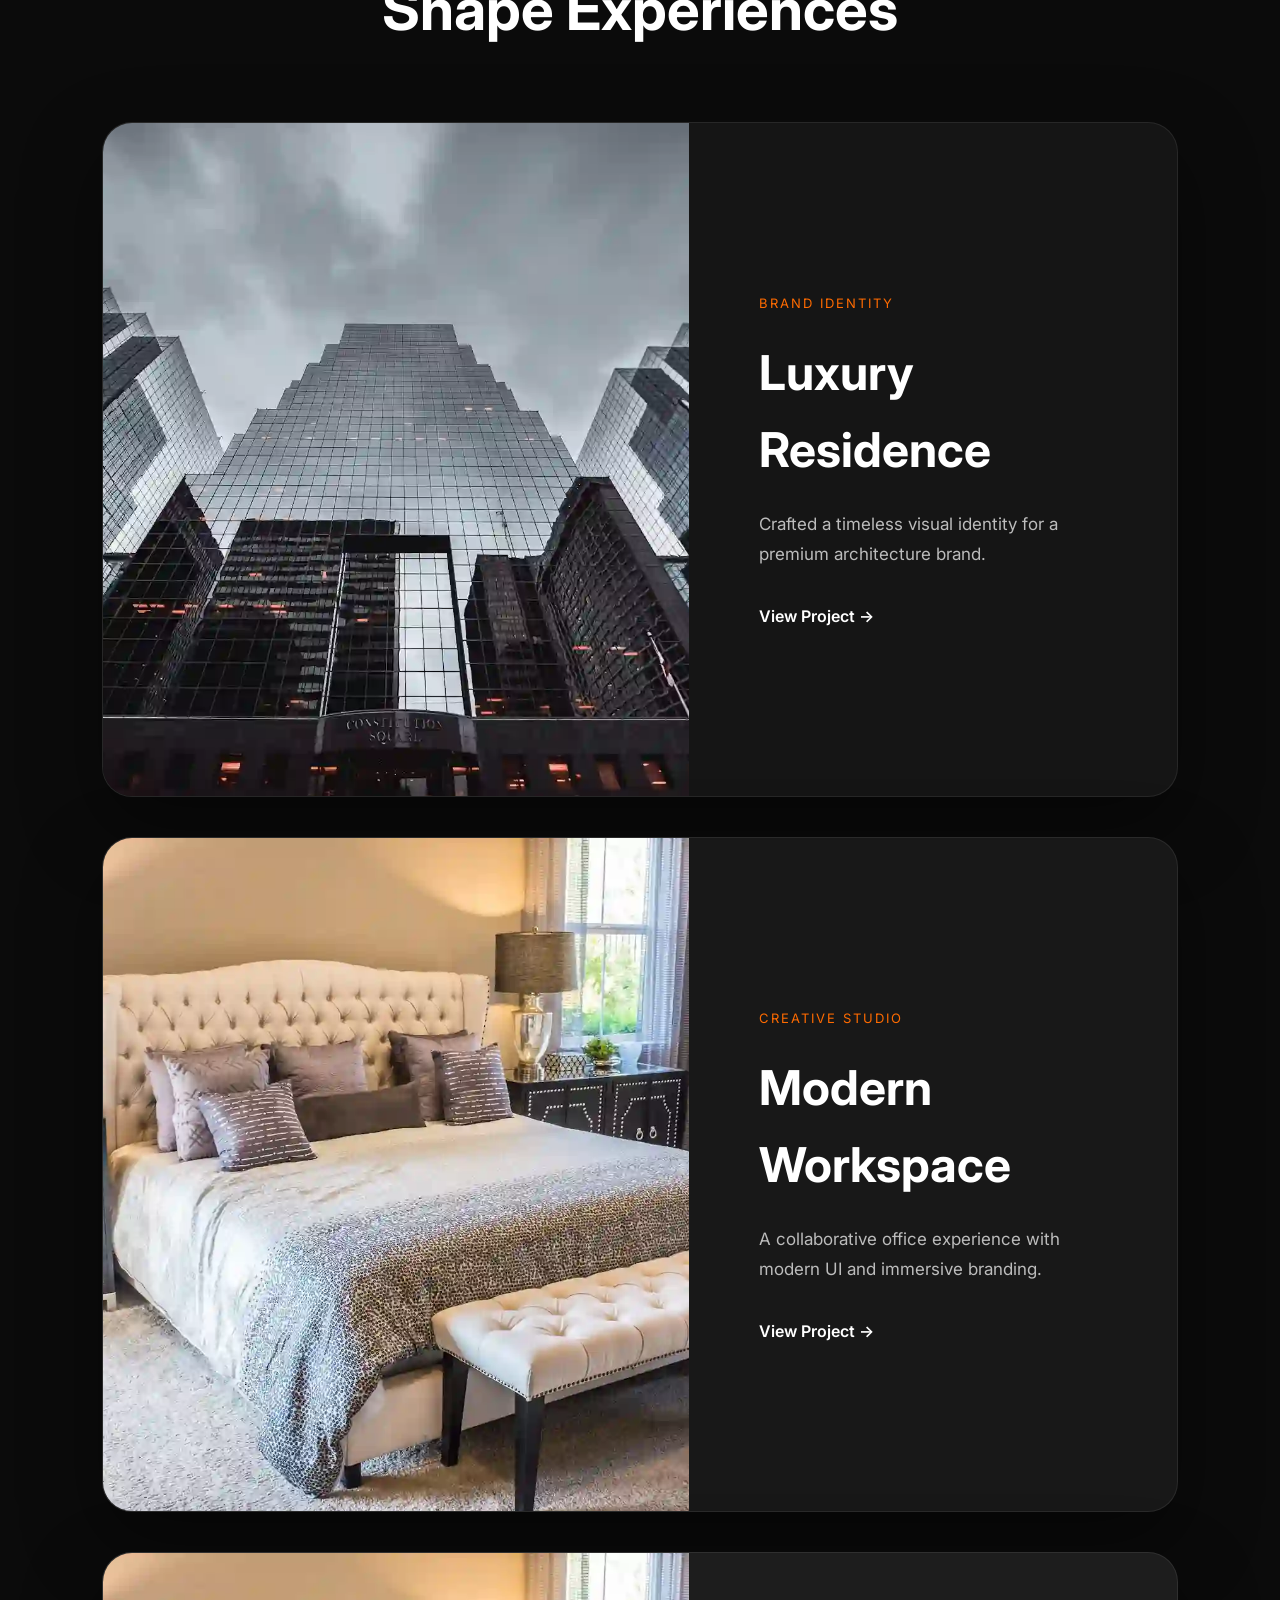
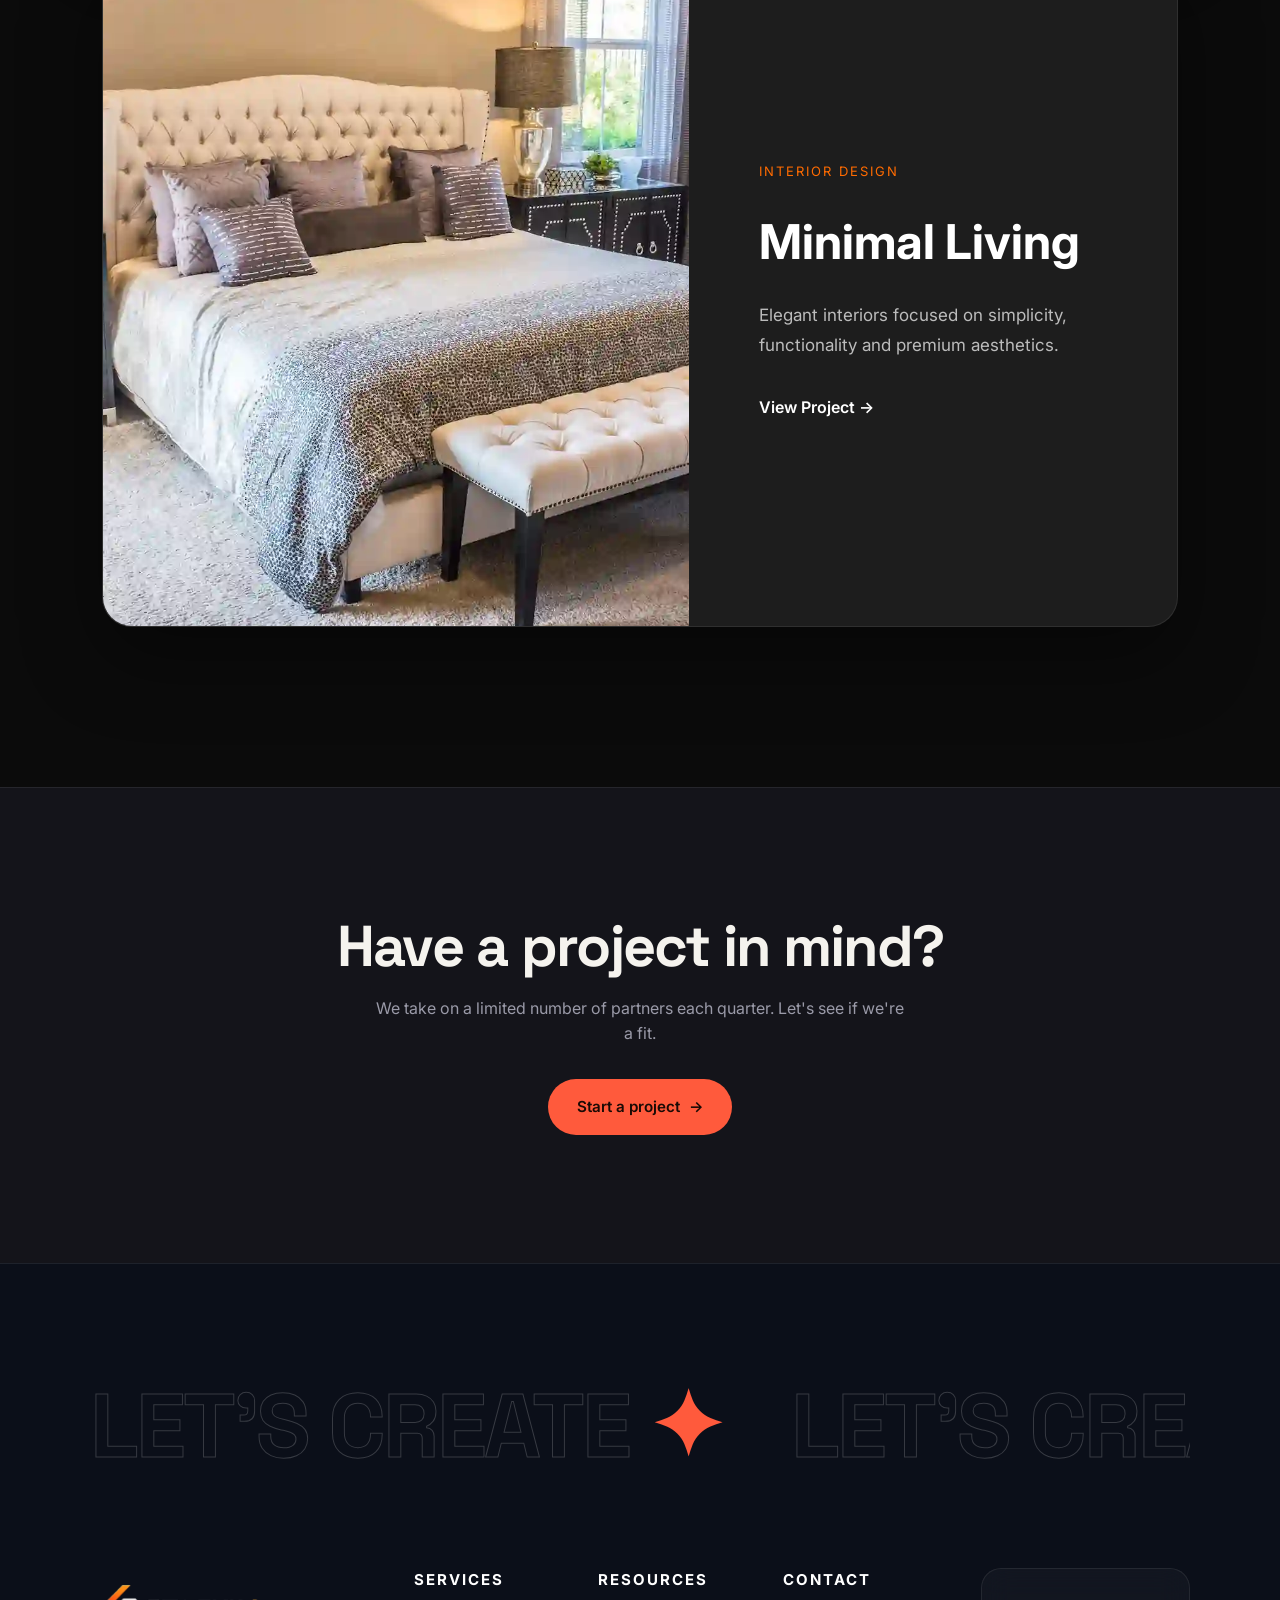
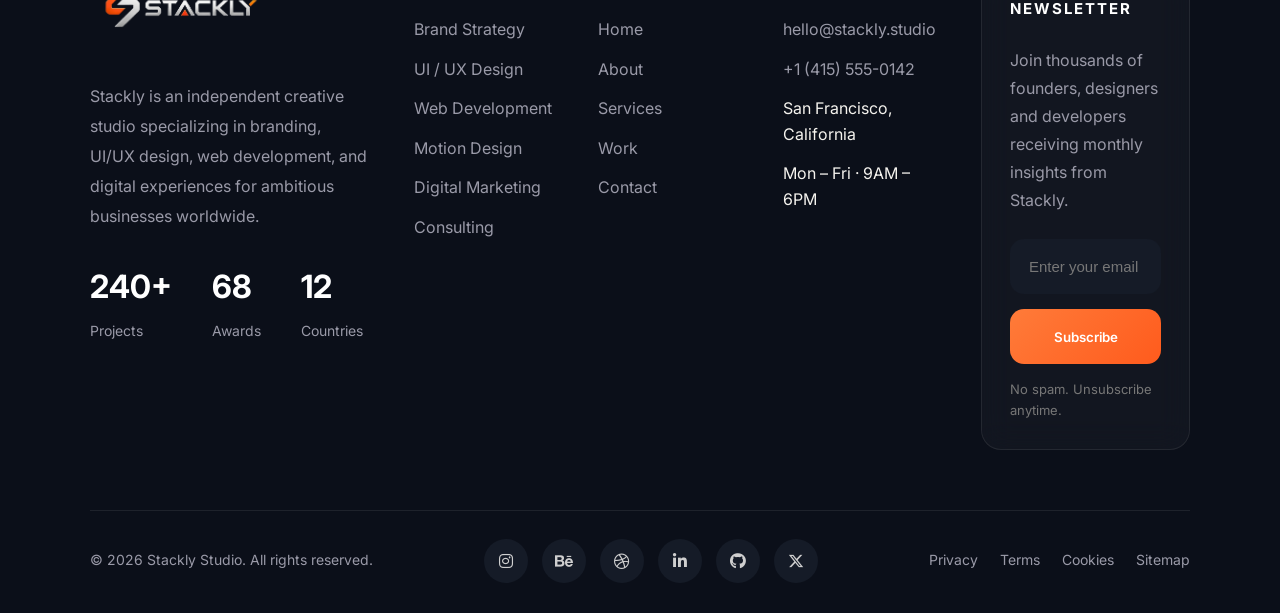
==== commit d0fceea9: "bug-fix1" ====
--- a/index.html
+++ b/index.html
@@ -7,7 +7,10 @@
     <title>Stackly — Creative Agency</title>
     <link rel="preconnect" href="https://fonts.googleapis.com" />
     <link rel="preconnect" href="https://fonts.gstatic.com" crossorigin />
-    <link href="https://fonts.googleapis.com/css2?family=Inter:wght@400;500;600;700;800&family=Space+Grotesk:wght@400;500;700&display=swap" rel="stylesheet" />
+    <link
+      href="https://fonts.googleapis.com/css2?family=Inter:wght@400;500;600;700;800&family=Space+Grotesk:wght@400;500;700&display=swap"
+      rel="stylesheet"
+    />
     <link
       rel="stylesheet"
       href="https://cdnjs.cloudflare.com/ajax/libs/font-awesome/6.5.1/css/all.min.css"
@@ -16,30 +19,18 @@
     <link rel="stylesheet" href="css/home.css" />
   </head>
   <body>
-    
     <nav class="nav" id="nav">
-
-    <a href="index.html" class="nav-logo">
-
-    <img
-        src="images/stackly_logo.webp"
-        alt="Stackly Logo">
-
-</a>
-
-    <ul class="nav-links" id="navLinks">
+      <a href="index.html" class="nav-logo">
+        <img src="images/stackly_logo.webp" alt="Stackly Logo" />
+      </a>
+
+      <ul class="nav-links" id="navLinks">
         <!-- Mobile Header -->
 
         <li class="mobile-header">
-
-            <a href="index.html" class="mobile-logo">
-
-                <img
-                    src="images/logo.webp"
-                    alt="Stackly Logo">
-
-            </a>
-
+          <a href="index.html" class="mobile-logo">
+            <img src="images/stackly_logo.webp" alt="Stackly Logo" />
+          </a>
         </li>
 
         <li><a href="index.html" class="active">Home</a></li>
@@ -55,157 +46,121 @@
         <!-- Mobile Only -->
 
         <li class="mobile-only">
-
-            <a href="login.html" class="mobile-btn">
-
-                Start a Project
-
-            </a>
-
+          <a href="login.html" class="mobile-btn"> Start a Project </a>
         </li>
 
         <li class="mobile-contact">
-
-            <h4>Contact</h4>
-
-            <p>hello@stackly.studio</p>
-
-            <p>+1 (415) 555-0142</p>
-
-            <p>San Francisco, USA</p>
-
+          <h4>Contact</h4>
+
+          <p>hello@stackly.studio</p>
+
+          <p>+1 (415) 555-0142</p>
+
+          <p>San Francisco, USA</p>
         </li>
-
-    </ul>
-
-    <!-- Desktop Only -->
-
-    <a href="login.html" class="nav-cta">
-
-        Start a Project
-
-    </a>
-
-    <button class="nav-toggle" id="navToggle">
-
+      </ul>
+
+      <!-- Desktop Only -->
+
+      <a href="login.html" class="nav-cta"> Start a Project </a>
+
+      <button class="nav-toggle" id="navToggle">
         <span></span>
         <span></span>
         <span></span>
-
-    </button>
-
-</nav>
-
-<div class="menu-overlay" id="menuOverlay"></div>
-
-<header class="hero">
-
-    <div class="hero-grain"></div>
-    <div class="hero-orb orb-1"></div>
-    <div class="hero-orb orb-2"></div>
-
-    <div class="hero-wrapper">
-
+      </button>
+    </nav>
+
+    <div class="menu-overlay" id="menuOverlay"></div>
+
+    <header class="hero">
+      <div class="hero-grain"></div>
+      <div class="hero-orb orb-1"></div>
+      <div class="hero-orb orb-2"></div>
+
+      <div class="hero-wrapper">
         <!-- LEFT -->
 
         <div class="hero-content">
-
-            <span class="hero-eyebrow">
-                Creative studio · est. 2014
-            </span>
-
-            <h1 class="hero-title">
-                <span class="line"><span>We build</span></span>
-                <span class="line"><span>brands that</span></span>
-                <span class="line"><span>refuse to be <em>ignored</em>.</span></span>
-            </h1>
-
-            <p class="hero-sub">
-                A multidisciplinary design studio crafting identities,
-                digital products, and films for ambitious teams who move
-                culture forward.
-            </p>
-
-            <div class="hero-actions">
-                <a href="error.html" class="btn btn-primary">
-                    View our work →
-                </a>
-
-                <a href="error.html" class="btn btn-ghost">
-                    Let's talk
-                </a>
-            </div>
-
+          <span class="hero-eyebrow"> Creative studio · est. 2014 </span>
+
+          <h1 class="hero-title">
+            <span class="line"><span>We build</span></span>
+            <span class="line"><span>brands that</span></span>
+            <span class="line"
+              ><span>refuse to be <em>ignored</em>.</span></span
+            >
+          </h1>
+
+          <p class="hero-sub">
+            A multidisciplinary design studio crafting identities, digital
+            products, and films for ambitious teams who move culture forward.
+          </p>
+
+          <div class="hero-actions">
+            <a href="error.html" class="btn btn-primary"> View our work → </a>
+
+            <a href="error.html" class="btn btn-ghost"> Let's talk </a>
+          </div>
         </div>
 
         <!-- RIGHT -->
 
         <div class="hero-visual">
-
-            <div class="hero-main">
-
-                <img src="images/img-1-5-office.webp">
-
-            </div>
-
-            <div class="hero-card card-top">
-
-                <img src="images/img-2-teach.webp">
-
-            </div>
-
-            <div class="hero-card card-bottom">
-
-                <img src="images/img-3.webp">
-
-            </div>
-
-        </div>
-
-    </div>
-
-    <div class="hero-scroll">
-
+          <div class="hero-main">
+            <img src="images/img-1-5-office.webp" />
+          </div>
+
+          <div class="hero-card card-top">
+            <img src="images/img-2-teach.webp" />
+          </div>
+
+          <div class="hero-card card-bottom">
+            <img src="images/img-3.webp" />
+          </div>
+        </div>
+      </div>
+
+      <div class="hero-scroll">
         <span>Scroll</span>
 
         <div class="hero-scroll-line"></div>
-
-    </div>
-
-</header>
+      </div>
+    </header>
 
     <!-- SECTION-2 -->
 
     <section class="marquee-band">
       <div class="marquee-track">
-        <span>Brand Strategy</span><span>Identity Design</span><span>Web Design</span>
-        <span>Motion</span><span>Art Direction</span><span>Photography</span>
-        <span>Brand Strategy</span><span>Identity Design</span><span>Web Design</span>
-        <span>Motion</span><span>Art Direction</span><span>Photography</span>
+        <span>Brand Strategy</span><span>Identity Design</span
+        ><span>Web Design</span> <span>Motion</span><span>Art Direction</span
+        ><span>Photography</span> <span>Brand Strategy</span
+        ><span>Identity Design</span><span>Web Design</span> <span>Motion</span
+        ><span>Art Direction</span><span>Photography</span>
       </div>
     </section>
 
     <!-- SECTION-3 -->
 
     <section class="stats">
-      <div class="stats-head ">
+      <div class="stats-head">
         <span class="eyebrow section-tag">By the numbers</span>
         <h2>A decade of measurable craft.</h2>
       </div>
       <div class="stats-grid">
-        <div class="stat ">
+        <div class="stat">
           <div class="stat-num" data-count="240">0</div>
           <div class="stat-label">Projects shipped</div>
         </div>
-        <div class="stat " >
+        <div class="stat">
           <div class="stat-num" data-count="68">0</div>
           <div class="stat-label">Awards won</div>
         </div>
-        <div class="stat " >
+        <div class="stat">
           <div class="stat-num" data-count="42">0</div>
           <div class="stat-label">Team members</div>
         </div>
-        <div class="stat " >
+        <div class="stat">
           <div class="stat-num" data-count="12">0</div>
           <div class="stat-label">Countries served</div>
         </div>
@@ -213,564 +168,461 @@
     </section>
 
     <!-- SECTION-4 -->
-     <section class="portfolio-slider">
-
-    <div class="project-card">
-        <img src="images/img-4-10-Luxury Residence.webp" alt="">
+    <section class="portfolio-slider">
+      <div class="project-card">
+        <img src="images/img-4-10-Luxury Residence.webp" alt="" />
         <div class="overlay">
-            <span>Brand Identity</span>
-            <h3>Luxury Residence</h3>
-        </div>
-    </div>
-
-    <div class="project-card">
-        <img src="images/Creative_workspace.webp" alt="">
+          <span>Brand Identity</span>
+          <h3>Luxury Residence</h3>
+        </div>
+      </div>
+
+      <div class="project-card">
+        <img src="images/Creative_workspace.webp" alt="" />
         <div class="overlay">
-            <span>Creative Workspace</span>
-            <h3>Stackly Office</h3>
-        </div>
-    </div>
-
-    <div class="project-card">
-        <img src="images/Interior_design.webp" alt="">
+          <span>Creative Workspace</span>
+          <h3>Stackly Office</h3>
+        </div>
+      </div>
+
+      <div class="project-card">
+        <img src="images/Interior_design.webp" alt="" />
         <div class="overlay">
-            <span>Interior Design</span>
-            <h3>Minimal Living</h3>
-        </div>
-    </div>
-
-</section>
-
-<!-- SECTION-5 -->
+          <span>Interior Design</span>
+          <h3>Minimal Living</h3>
+        </div>
+      </div>
+    </section>
+
+    <!-- SECTION-5 -->
 
     <section class="showcase">
-
-    <div class="showcase-head">
-
+      <div class="showcase-head">
         <span class="eyebrow section-tag">Featured Work</span>
 
         <h2>Selected work.</h2>
 
         <a href="error.html" class="link-arrow">
-            All Projects <span>→</span>
+          All Projects <span>→</span>
         </a>
-
-    </div>
-
-    <div class="showcase-grid">
-
+      </div>
+
+      <div class="showcase-grid">
         <!-- Project 1 -->
 
         <article class="card card-wide">
-
-            <div class="card-img">
-
-                <img src="images/AI_platform.webp" alt="StacklyFlow AI">
-
-            </div>
-
-            <div class="card-meta">
-
-                <span class="project-type">AI Platform</span>
-
-                <h3>StacklyFlow AI</h3>
-
-                <p>Brand Identity · UI/UX · Development</p>
-
-            </div>
-
+          <div class="card-img">
+            <img src="images/AI_platform.webp" alt="StacklyFlow AI" />
+          </div>
+
+          <div class="card-meta">
+            <span class="project-type">AI Platform</span>
+
+            <h3>StacklyFlow AI</h3>
+
+            <p>Brand Identity · UI/UX · Development</p>
+          </div>
         </article>
 
         <!-- Project 2 -->
 
         <article class="card">
-
-            <div class="card-img">
-
-                <img src="images/Vault Finance.webp" alt="Vault Finance">
-
-            </div>
-
-            <div class="card-meta">
-
-                <span class="project-type">FinTech</span>
-
-                <h3>Vault Finance</h3>
-
-                <p>Dashboard Design · Web App</p>
-
-            </div>
-
+          <div class="card-img">
+            <img src="images/Vault Finance.webp" alt="Vault Finance" />
+          </div>
+
+          <div class="card-meta">
+            <span class="project-type">FinTech</span>
+
+            <h3>Vault Finance</h3>
+
+            <p>Dashboard Design · Web App</p>
+          </div>
         </article>
 
         <!-- Project 3 -->
 
         <article class="card">
-
-            <div class="card-img">
-
-                <img src="images/Pixel Studio.webp" alt="Pixel Studio">
-
-            </div>
-
-            <div class="card-meta">
-
-                <span class="project-type">Creative Studio</span>
-
-                <h3>Pixel Studio</h3>
-
-                <p>Brand Strategy · Website</p>
-
-            </div>
-
+          <div class="card-img">
+            <img src="images/Pixel Studio.webp" alt="Pixel Studio" />
+          </div>
+
+          <div class="card-meta">
+            <span class="project-type">Creative Studio</span>
+
+            <h3>Pixel Studio</h3>
+
+            <p>Brand Strategy · Website</p>
+          </div>
         </article>
-
-    </div>
-
-</section>
-
-<!-- SECTION-6 -->
-<section class="split-showcase">
-
-    <!-- Section 1 -->
-    <div class="split-row">
-
+      </div>
+    </section>
+
+    <!-- SECTION-6 -->
+    <section class="split-showcase">
+      <!-- Section 1 -->
+      <div class="split-row">
         <div class="split-image">
-            <img src="images/Finance.webp" alt="">
+          <img src="images/Finance.webp" alt="" />
         </div>
 
         <div class="split-content">
-            <span class="section-tag">Brand Identity</span>
-
-            <h2>Creating brands that leave a lasting impression.</h2>
-
-            <p>
-                We blend strategy, storytelling, and visual design to
-                create memorable identities that inspire trust and
-                connect with audiences worldwide.
-            </p>
-
-            <a href="error.html" class="split-btn">
-                Explore Project →
-            </a>
-
-        </div>
-
-    </div>
-
-    <!-- Section 2 -->
-
-    <div class="split-row reverse">
-
+          <span class="section-tag">Brand Identity</span>
+
+          <h2>Creating brands that leave a lasting impression.</h2>
+
+          <p>
+            We blend strategy, storytelling, and visual design to create
+            memorable identities that inspire trust and connect with audiences
+            worldwide.
+          </p>
+
+          <a href="error.html" class="split-btn"> Explore Project → </a>
+        </div>
+      </div>
+
+      <!-- Section 2 -->
+
+      <div class="split-row reverse">
         <div class="split-image">
-            <img src="images/Digital Experience.webp" alt="">
+          <img src="images/Digital Experience.webp" alt="" />
         </div>
 
         <div class="split-content">
-
-            <span class="section-tag">Digital Experience</span>
-
-            <h2>Beautiful interfaces built for modern businesses.</h2>
-
-            <p>
-                Every interaction is carefully crafted to deliver
-                seamless user experiences across every device.
-            </p>
-
-            <a href="error.html" class="split-btn">
-                View Case Study →
-            </a>
-
-        </div>
-
-    </div>
-
-</section>
-
-<!-- SECTION-7 -->
-<section class="before-after">
-
-    <div class="section-heading">
+          <span class="section-tag">Digital Experience</span>
+
+          <h2>Beautiful interfaces built for modern businesses.</h2>
+
+          <p>
+            Every interaction is carefully crafted to deliver seamless user
+            experiences across every device.
+          </p>
+
+          <a href="error.html" class="split-btn"> View Case Study → </a>
+        </div>
+      </div>
+    </section>
+
+    <!-- SECTION-7 -->
+    <section class="before-after">
+      <div class="section-heading">
         <span class="section-tag">Transformation</span>
         <h2>From Ordinary to Extraordinary</h2>
         <p>
-            Every project begins with potential. We transform ideas into
-            premium digital experiences through strategy, design, and inStacklytion.
+          Every project begins with potential. We transform ideas into premium
+          digital experiences through strategy, design, and inStacklytion.
         </p>
-    </div>
-
-    <div class="compare-container">
-
+      </div>
+
+      <div class="compare-container">
         <!-- Before -->
-        <img
-            src="images/img-4-10-Luxury Residence.webp"
-            alt="Before"
-        >
+        <img src="images/img-4-10-Luxury Residence.webp" alt="Before" />
 
         <!-- After -->
         <div class="compare-after">
-
-            <img
-                src="images/img-1-5-office.webp"
-                alt="After"
-            >
-
+          <img src="images/img-1-5-office.webp" alt="After" />
         </div>
 
         <!-- Drag Line -->
         <div class="compare-line">
-            <span>⇆</span>
-        </div>
-
-        <input
-            type="range"
-            min="0"
-            max="100"
-            value="50"
-            class="slider"
-        >
+          <span>⇆</span>
+        </div>
+
+        <input type="range" min="0" max="100" value="50" class="slider" />
 
         <div class="label before-label">Before</div>
         <div class="label after-label">After</div>
-
-    </div>
-
-</section>
-
-<!-- SECTION-8 -->
-<section class="timeline">
-
-    <div class="timeline-heading">
+      </div>
+    </section>
+
+    <!-- SECTION-8 -->
+    <section class="timeline">
+      <div class="timeline-heading">
         <span class="section-tag">Our Process</span>
-        <h2>Every Great Project<br>Has a Story.</h2>
-    </div>
-
-    <div class="timeline-wrapper">
-
+        <h2>Every Great Project<br />Has a Story.</h2>
+      </div>
+
+      <div class="timeline-wrapper">
         <!-- Step 1 -->
         <div class="timeline-item">
-
-            <div class="timeline-image">
-                <img src="images/AI_platform.webp" alt="">
-            </div>
-
-            <div class="timeline-content">
-                <span>01</span>
-                <h3>Discovery</h3>
-                <p>Understanding your vision, audience, and business goals before creating a strategy.</p>
-            </div>
-
+          <div class="timeline-image">
+            <img src="images/AI_platform.webp" alt="" />
+          </div>
+
+          <div class="timeline-content">
+            <span>01</span>
+            <h3>Discovery</h3>
+            <p>
+              Understanding your vision, audience, and business goals before
+              creating a strategy.
+            </p>
+          </div>
         </div>
 
         <!-- Step 2 -->
         <div class="timeline-item reverse">
-
-            <div class="timeline-image">
-                <img src="images/Technology.webp" alt="">
-            </div>
-
-            <div class="timeline-content">
-                <span>02</span>
-                <h3>Creative Design</h3>
-                <p>Designing beautiful user experiences with premium visuals and seamless interactions.</p>
-            </div>
-
+          <div class="timeline-image">
+            <img src="images/Technology.webp" alt="" />
+          </div>
+
+          <div class="timeline-content">
+            <span>02</span>
+            <h3>Creative Design</h3>
+            <p>
+              Designing beautiful user experiences with premium visuals and
+              seamless interactions.
+            </p>
+          </div>
         </div>
 
         <!-- Step 3 -->
         <div class="timeline-item">
-
-            <div class="timeline-image">
-                <img src="images/Web Design & Development.webp" alt="">
-            </div>
-
-            <div class="timeline-content">
-                <span>03</span>
-                <h3>Development</h3>
-                <p>Building fast, scalable and responsive digital experiences with clean code.</p>
-            </div>
-
+          <div class="timeline-image">
+            <img src="images/Web Design & Development.webp" alt="" />
+          </div>
+
+          <div class="timeline-content">
+            <span>03</span>
+            <h3>Development</h3>
+            <p>
+              Building fast, scalable and responsive digital experiences with
+              clean code.
+            </p>
+          </div>
         </div>
 
         <!-- Step 4 -->
         <div class="timeline-item reverse">
-
-            <div class="timeline-image">
-                <img src="images/Launch & Growth.webp" alt="">
-            </div>
-
-            <div class="timeline-content">
-                <span>04</span>
-                <h3>Launch & Growth</h3>
-                <p>Launching your product with confidence and continuously optimizing performance.</p>
-            </div>
-
-        </div>
-
-    </div>
-
-</section>
-
-<!-- SECTION-9 -->
-<section class="difference">
-
-    <div class="difference-head">
-
+          <div class="timeline-image">
+            <img src="images/Launch & Growth.webp" alt="" />
+          </div>
+
+          <div class="timeline-content">
+            <span>04</span>
+            <h3>Launch & Growth</h3>
+            <p>
+              Launching your product with confidence and continuously optimizing
+              performance.
+            </p>
+          </div>
+        </div>
+      </div>
+    </section>
+
+    <!-- SECTION-9 -->
+    <section class="difference">
+      <div class="difference-head">
         <span class="section-tag">The Difference</span>
 
-        <h2>
-            We don't just deliver projects.
-            We create lasting experiences.
-        </h2>
-
-    </div>
-
-    <div class="difference-grid">
-
+        <h2>We don't just deliver projects. We create lasting experiences.</h2>
+      </div>
+
+      <div class="difference-grid">
         <!-- Left -->
 
         <div class="difference-box left">
-
-            <h3>Traditional Agency</h3>
-
-            <ul>
-
-                <li>
-                    <span>✕</span>
-                    Generic Templates
-                </li>
-
-                <li>
-                    <span>✕</span>
-                    Short-Term Thinking
-                </li>
-
-                <li>
-                    <span>✕</span>
-                    Slow Communication
-                </li>
-
-                <li>
-                    <span>✕</span>
-                    Basic User Experience
-                </li>
-
-                <li>
-                    <span>✕</span>
-                    Limited Creativity
-                </li>
-
-                <li>
-                    <span>✕</span>
-                    Ordinary Visual Design
-                </li>
-
-            </ul>
-
+          <h3>Traditional Agency</h3>
+
+          <ul>
+            <li>
+              <span>✕</span>
+              Generic Templates
+            </li>
+
+            <li>
+              <span>✕</span>
+              Short-Term Thinking
+            </li>
+
+            <li>
+              <span>✕</span>
+              Slow Communication
+            </li>
+
+            <li>
+              <span>✕</span>
+              Basic User Experience
+            </li>
+
+            <li>
+              <span>✕</span>
+              Limited Creativity
+            </li>
+
+            <li>
+              <span>✕</span>
+              Ordinary Visual Design
+            </li>
+          </ul>
         </div>
 
         <!-- VS -->
 
         <div class="difference-middle">
-
-            <div class="circle">
-
-                VS
-
-            </div>
-
+          <div class="circle">VS</div>
         </div>
 
         <!-- Right -->
 
         <div class="difference-box right">
-
-            <h3>Stackly Studio</h3>
-
-            <ul>
-
-                <li>
-                    <span>✓</span>
-                    Original Design Systems
-                </li>
-
-                <li>
-                    <span>✓</span>
-                    Long-Term Brand Strategy
-                </li>
-
-                <li>
-                    <span>✓</span>
-                    Transparent Collaboration
-                </li>
-
-                <li>
-                    <span>✓</span>
-                    Premium User Experience
-                </li>
-
-                <li>
-                    <span>✓</span>
-                    InStacklytive Creative Thinking
-                </li>
-
-                <li>
-                    <span>✓</span>
-                    Award-Worthy Craftsmanship
-                </li>
-
-            </ul>
-
-        </div>
-
-    </div>
-
-</section>
-
-<!-- SECTION-10 -->
-<section class="stack-section">
-
-    <div class="stack-heading">
+          <h3>Stackly Studio</h3>
+
+          <ul>
+            <li>
+              <span>✓</span>
+              Original Design Systems
+            </li>
+
+            <li>
+              <span>✓</span>
+              Long-Term Brand Strategy
+            </li>
+
+            <li>
+              <span>✓</span>
+              Transparent Collaboration
+            </li>
+
+            <li>
+              <span>✓</span>
+              Premium User Experience
+            </li>
+
+            <li>
+              <span>✓</span>
+              InStacklytive Creative Thinking
+            </li>
+
+            <li>
+              <span>✓</span>
+              Award-Worthy Craftsmanship
+            </li>
+          </ul>
+        </div>
+      </div>
+    </section>
+
+    <!-- SECTION-10 -->
+    <section class="stack-section">
+      <div class="stack-heading">
         <span class="section-tag">Featured Projects</span>
-        <h2>Ideas That<br>Shape Experiences</h2>
-    </div>
-
-    <div class="stack-wrapper">
-
+        <h2>Ideas That<br />Shape Experiences</h2>
+      </div>
+
+      <div class="stack-wrapper">
         <!-- Card 1 -->
         <article class="stack-card">
-            <img src="images/img-4-10-Luxury Residence.webp" alt="">
-
-            <div class="stack-content">
-                <span>Brand Identity</span>
-                <h3>Luxury Residence</h3>
-                <p>
-                    Crafted a timeless visual identity for a premium
-                    architecture brand.
-                </p>
-                <a href="error.html">View Project →</a>
-            </div>
+          <img src="images/img-4-10-Luxury Residence.webp" alt="" />
+
+          <div class="stack-content">
+            <span>Brand Identity</span>
+            <h3>Luxury Residence</h3>
+            <p>
+              Crafted a timeless visual identity for a premium architecture
+              brand.
+            </p>
+            <a href="error.html">View Project →</a>
+          </div>
         </article>
 
         <!-- Card 2 -->
         <article class="stack-card">
-            <img src="images/Minimal Living.webp" alt="">
-
-            <div class="stack-content">
-                <span>Creative Studio</span>
-                <h3>Modern Workspace</h3>
-                <p>
-                    A collaborative office experience with modern UI
-                    and immersive branding.
-                </p>
-                <a href="error.html">View Project →</a>
-            </div>
+          <img src="images/Minimal Living.webp" alt="" />
+
+          <div class="stack-content">
+            <span>Creative Studio</span>
+            <h3>Modern Workspace</h3>
+            <p>
+              A collaborative office experience with modern UI and immersive
+              branding.
+            </p>
+            <a href="error.html">View Project →</a>
+          </div>
         </article>
 
         <!-- Card 3 -->
         <article class="stack-card">
-            <img src="images/Minimal Living.webp" alt="">
-
-            <div class="stack-content">
-                <span>Interior Design</span>
-                <h3>Minimal Living</h3>
-                <p>
-                    Elegant interiors focused on simplicity,
-                    functionality and premium aesthetics.
-                </p>
-                <a href="error.html">View Project →</a>
-            </div>
+          <img src="images/Minimal Living.webp" alt="" />
+
+          <div class="stack-content">
+            <span>Interior Design</span>
+            <h3>Minimal Living</h3>
+            <p>
+              Elegant interiors focused on simplicity, functionality and premium
+              aesthetics.
+            </p>
+            <a href="error.html">View Project →</a>
+          </div>
         </article>
-
-    </div>
-
-</section>
-
-
+      </div>
+    </section>
 
     <section class="cta-band">
-      <h2 class="cta-title ">Have a project in mind?</h2>
-      <p class="" >We take on a limited number of partners each quarter. Let's see if we're a fit.</p>
-      <a href="error.html" class="btn btn-primary " >Start a project <span class="arrow">→</span></a>
-    </section>
-
-<!-- FOOTER -->
-<footer class="footer">
-
-    <!--==============================
+      <h2 class="cta-title">Have a project in mind?</h2>
+      <p class="">
+        We take on a limited number of partners each quarter. Let's see if we're
+        a fit.
+      </p>
+      <a href="error.html" class="btn btn-primary"
+        >Start a project <span class="arrow">→</span></a
+      >
+    </section>
+
+    <!-- FOOTER -->
+    <footer class="footer">
+      <!--==============================
             MARQUEE
     ===============================-->
 
-    <div class="footer-marquee">
-
+      <div class="footer-marquee">
         <div class="footer-marquee-track">
-
-            <span>LET'S CREATE</span>
-            <span>LET'S CREATE</span>
-            <span>LET'S CREATE</span>
-            <span>LET'S CREATE</span>
-            <span>LET'S CREATE</span>
-
-        </div>
-
-    </div>
-
-    <!--==============================
+          <span>LET'S CREATE</span>
+          <span>LET'S CREATE</span>
+          <span>LET'S CREATE</span>
+          <span>LET'S CREATE</span>
+          <span>LET'S CREATE</span>
+        </div>
+      </div>
+
+      <!--==============================
             FOOTER GRID
     ===============================-->
 
-    <div class="footer-grid">
-
+      <div class="footer-grid">
         <!--==============================
                 BRAND
         ===============================-->
 
         <div class="footer-brand">
-
-            <a href="index.html" class="footer-logo">
-
-    <img
-        src="images/logo.webp"
-        alt="Stackly Logo">
-
-</a>
-
-            <p>
-
-                Stackly is an independent creative studio specializing
-                in branding, UI/UX design, web development, and digital
-                experiences for ambitious businesses worldwide.
-
-            </p>
-
-            <div class="footer-stats">
-
-                <div>
-
-                    <h3>240+</h3>
-
-                    <span>Projects</span>
-
-                </div>
-
-                <div>
-
-                    <h3>68</h3>
-
-                    <span>Awards</span>
-
-                </div>
-
-                <div>
-
-                    <h3>12</h3>
-
-                    <span>Countries</span>
-
-                </div>
-
+          <a href="index.html" class="footer-logo">
+            <img src="images/stackly_logo.webp" alt="Stackly Logo" />
+          </a>
+
+          <p>
+            Stackly is an independent creative studio specializing in branding,
+            UI/UX design, web development, and digital experiences for ambitious
+            businesses worldwide.
+          </p>
+
+          <div class="footer-stats">
+            <div>
+              <h3>240+</h3>
+
+              <span>Projects</span>
             </div>
 
+            <div>
+              <h3>68</h3>
+
+              <span>Awards</span>
+            </div>
+
+            <div>
+              <h3>12</h3>
+
+              <span>Countries</span>
+            </div>
+          </div>
         </div>
 
         <!--==============================
@@ -778,25 +630,21 @@
         ===============================-->
 
         <div>
-
-            <h4>Services</h4>
-
-            <ul>
-
-                <li><a href="error.html">Brand Strategy</a></li>
-
-                <li><a href="error.html">UI / UX Design</a></li>
-
-                <li><a href="error.html">Web Development</a></li>
-
-                <li><a href="error.html">Motion Design</a></li>
-
-                <li><a href="error.html">Digital Marketing</a></li>
-
-                <li><a href="error.html">Consulting</a></li>
-
-            </ul>
-
+          <h4>Services</h4>
+
+          <ul>
+            <li><a href="error.html">Brand Strategy</a></li>
+
+            <li><a href="error.html">UI / UX Design</a></li>
+
+            <li><a href="error.html">Web Development</a></li>
+
+            <li><a href="error.html">Motion Design</a></li>
+
+            <li><a href="error.html">Digital Marketing</a></li>
+
+            <li><a href="error.html">Consulting</a></li>
+          </ul>
         </div>
 
         <!--==============================
@@ -804,23 +652,19 @@
         ===============================-->
 
         <div>
-
-            <h4>Resources</h4>
-
-            <ul>
-
-                <li><a href="index.html">Home</a></li>
-
-                <li><a href="about.html">About</a></li>
-
-                <li><a href="services.html">Services</a></li>
-
-                <li><a href="work.html">Work</a></li>
-
-                <li><a href="contact.html">Contact</a></li>
-
-            </ul>
-
+          <h4>Resources</h4>
+
+          <ul>
+            <li><a href="index.html">Home</a></li>
+
+            <li><a href="about.html">About</a></li>
+
+            <li><a href="services.html">Services</a></li>
+
+            <li><a href="work.html">Work</a></li>
+
+            <li><a href="contact.html">Contact</a></li>
+          </ul>
         </div>
 
         <!--==============================
@@ -828,45 +672,21 @@
         ===============================-->
 
         <div>
-
-            <h4>Contact</h4>
-
-            <ul>
-
-                <li>
-
-                    <a href="mailto:hello@stackly.studio">
-
-                        hello@stackly.studio
-
-                    </a>
-
-                </li>
-
-                <li>
-
-                    <a href="tel:+14155550142">
-
-                        +1 (415) 555-0142
-
-                    </a>
-
-                </li>
-
-                <li>
-
-                    San Francisco, California
-
-                </li>
-
-                <li>
-
-                    Mon – Fri · 9AM – 6PM
-
-                </li>
-
-            </ul>
-
+          <h4>Contact</h4>
+
+          <ul>
+            <li>
+              <a href="mailto:hello@stackly.studio"> hello@stackly.studio </a>
+            </li>
+
+            <li>
+              <a href="tel:+14155550142"> +1 (415) 555-0142 </a>
+            </li>
+
+            <li>San Francisco, California</li>
+
+            <li>Mon – Fri · 9AM – 6PM</li>
+          </ul>
         </div>
 
         <!--==============================
@@ -874,113 +694,69 @@
         ===============================-->
 
         <div class="newsletter">
-
-            <h4>Newsletter</h4>
-
-            <p>
-
-                Join thousands of founders, designers and developers
-                receiving monthly insights from Stackly.
-
-            </p>
-
-            <form class="newsletter-form">
-
-                <input
-
-                    type="email"
-
-                    placeholder="Enter your email"
-
-                    required>
-
-                <button type="submit">
-
-                    Subscribe
-
-                </button>
-
-            </form>
-
-            <small>
-
-                No spam. Unsubscribe anytime.
-
-            </small>
-
-        </div>
-
-    </div>
-
-    <!--==============================
+          <h4>Newsletter</h4>
+
+          <p>
+            Join thousands of founders, designers and developers receiving
+            monthly insights from Stackly.
+          </p>
+
+          <form class="newsletter-form">
+            <input type="email" placeholder="Enter your email" required />
+
+            <button type="submit">Subscribe</button>
+          </form>
+
+          <small> No spam. Unsubscribe anytime. </small>
+        </div>
+      </div>
+
+      <!--==============================
             FOOTER BOTTOM
     ===============================-->
 
-    <div class="footer-bottom">
-
-        <span>
-
-            © 2026 Stackly Studio. All rights reserved.
-
-        </span>
+      <div class="footer-bottom">
+        <span> © 2026 Stackly Studio. All rights reserved. </span>
 
         <!-- Social Icons -->
 
         <div class="footer-social">
-
-            <a href="error.html" aria-label="Instagram">
-
-                <i class="fa-brands fa-instagram"></i>
-
-            </a>
-
-            <a href="error.html" aria-label="Behance">
-
-                <i class="fa-brands fa-behance"></i>
-
-            </a>
-
-            <a href="error.html" aria-label="Dribbble">
-
-                <i class="fa-brands fa-dribbble"></i>
-
-            </a>
-
-            <a href="error.html" aria-label="LinkedIn">
-
-                <i class="fa-brands fa-linkedin-in"></i>
-
-            </a>
-
-            <a href="error.html" aria-label="GitHub">
-
-                <i class="fa-brands fa-github"></i>
-
-            </a>
-
-            <a href="error.html" aria-label="Twitter">
-
-                <i class="fa-brands fa-x-twitter"></i>
-
-            </a>
-
+          <a href="error.html" aria-label="Instagram">
+            <i class="fa-brands fa-instagram"></i>
+          </a>
+
+          <a href="error.html" aria-label="Behance">
+            <i class="fa-brands fa-behance"></i>
+          </a>
+
+          <a href="error.html" aria-label="Dribbble">
+            <i class="fa-brands fa-dribbble"></i>
+          </a>
+
+          <a href="error.html" aria-label="LinkedIn">
+            <i class="fa-brands fa-linkedin-in"></i>
+          </a>
+
+          <a href="error.html" aria-label="GitHub">
+            <i class="fa-brands fa-github"></i>
+          </a>
+
+          <a href="error.html" aria-label="Twitter">
+            <i class="fa-brands fa-x-twitter"></i>
+          </a>
         </div>
 
         <div class="footer-links">
-
-            <a href="error.html">Privacy</a>
-
-            <a href="error.html">Terms</a>
-
-            <a href="error.html">Cookies</a>
-
-            <a href="error.html">Sitemap</a>
-
-        </div>
-
-    </div>
-
-</footer>
+          <a href="error.html">Privacy</a>
+
+          <a href="error.html">Terms</a>
+
+          <a href="error.html">Cookies</a>
+
+          <a href="error.html">Sitemap</a>
+        </div>
+      </div>
+    </footer>
 
     <script type="module" src="js/comman.js"></script>
     <script src="js/home.js"></script>
--- a/css/common.css
+++ b/css/common.css
@@ -86,7 +86,7 @@
 .nav-links a:hover::after, .nav-links a.active::after { width: 100%; }
 .nav-cta {
   padding: 0.6rem 1.3rem;
-  border: 1px solid var(--line);
+  border: 1px solid rgb(208, 121, 67);
   border-radius: 100px;
   font-size: 0.88rem;
   font-weight: 600;
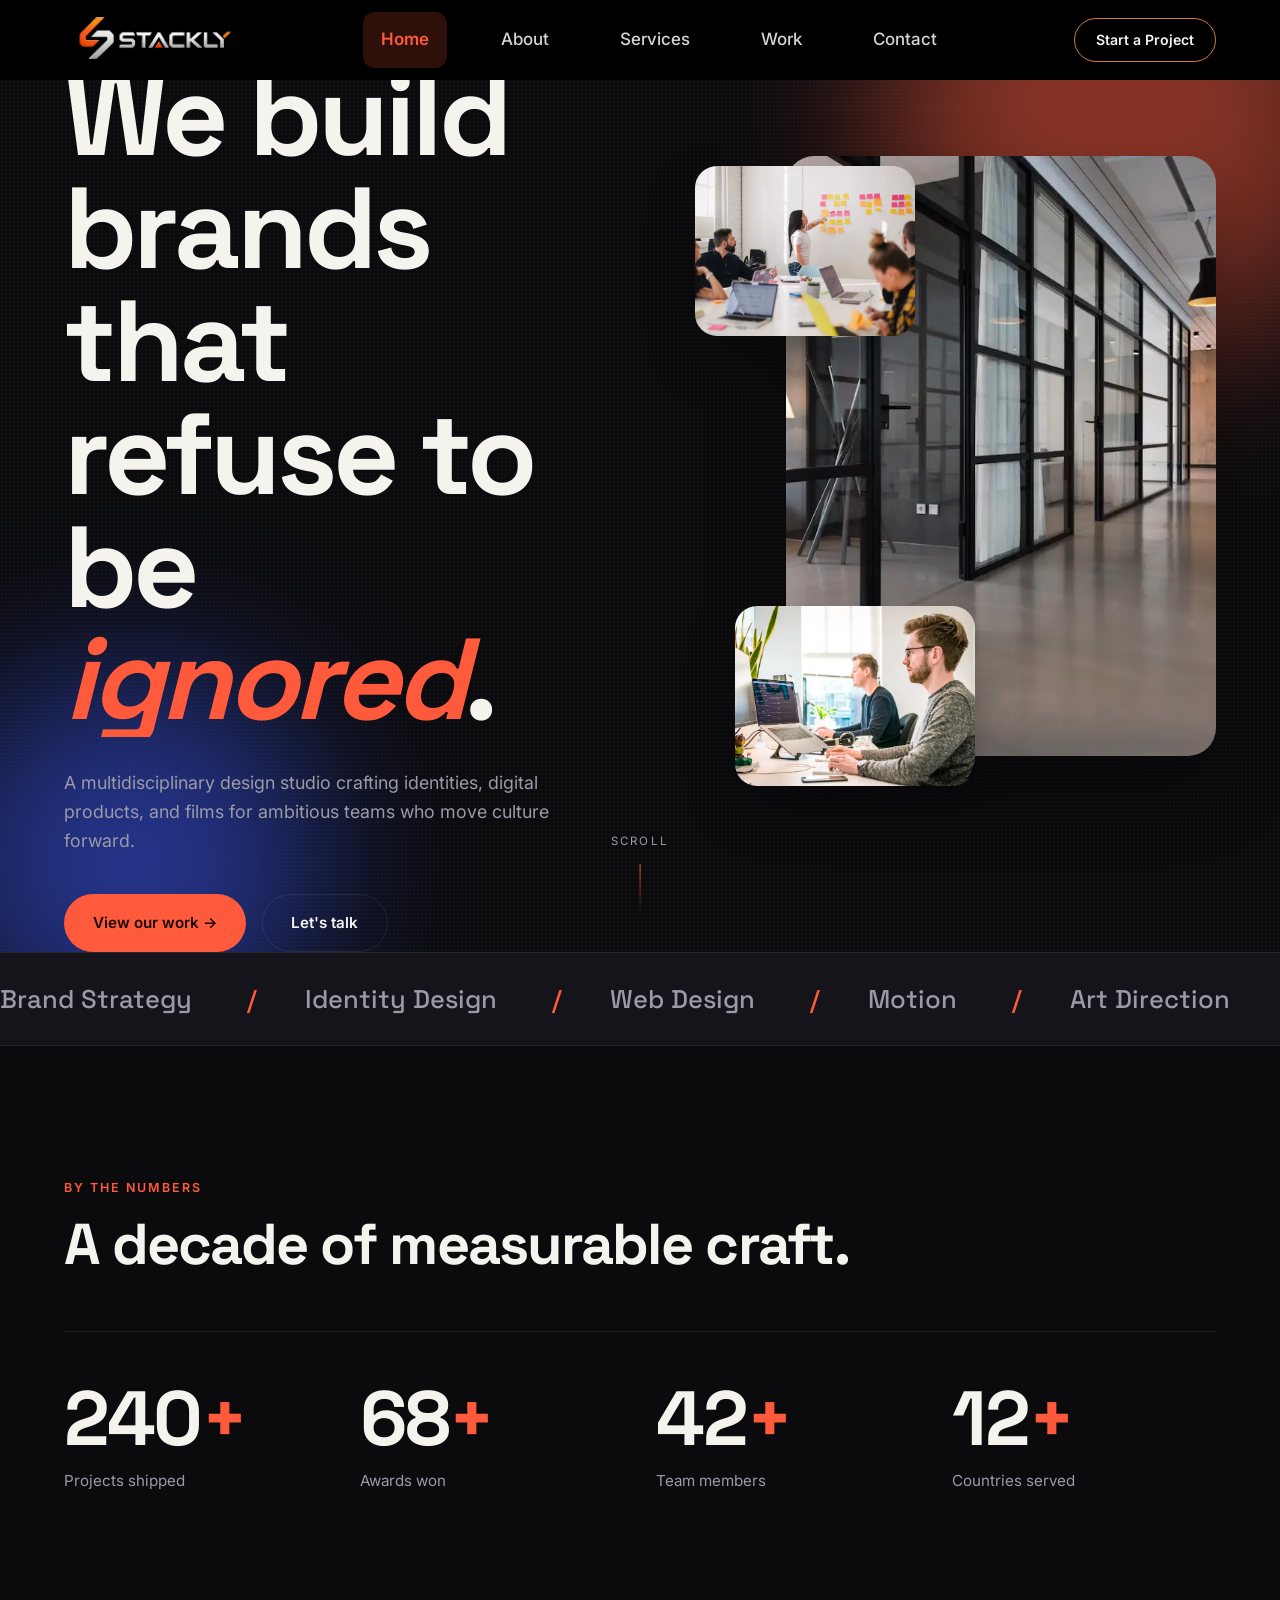
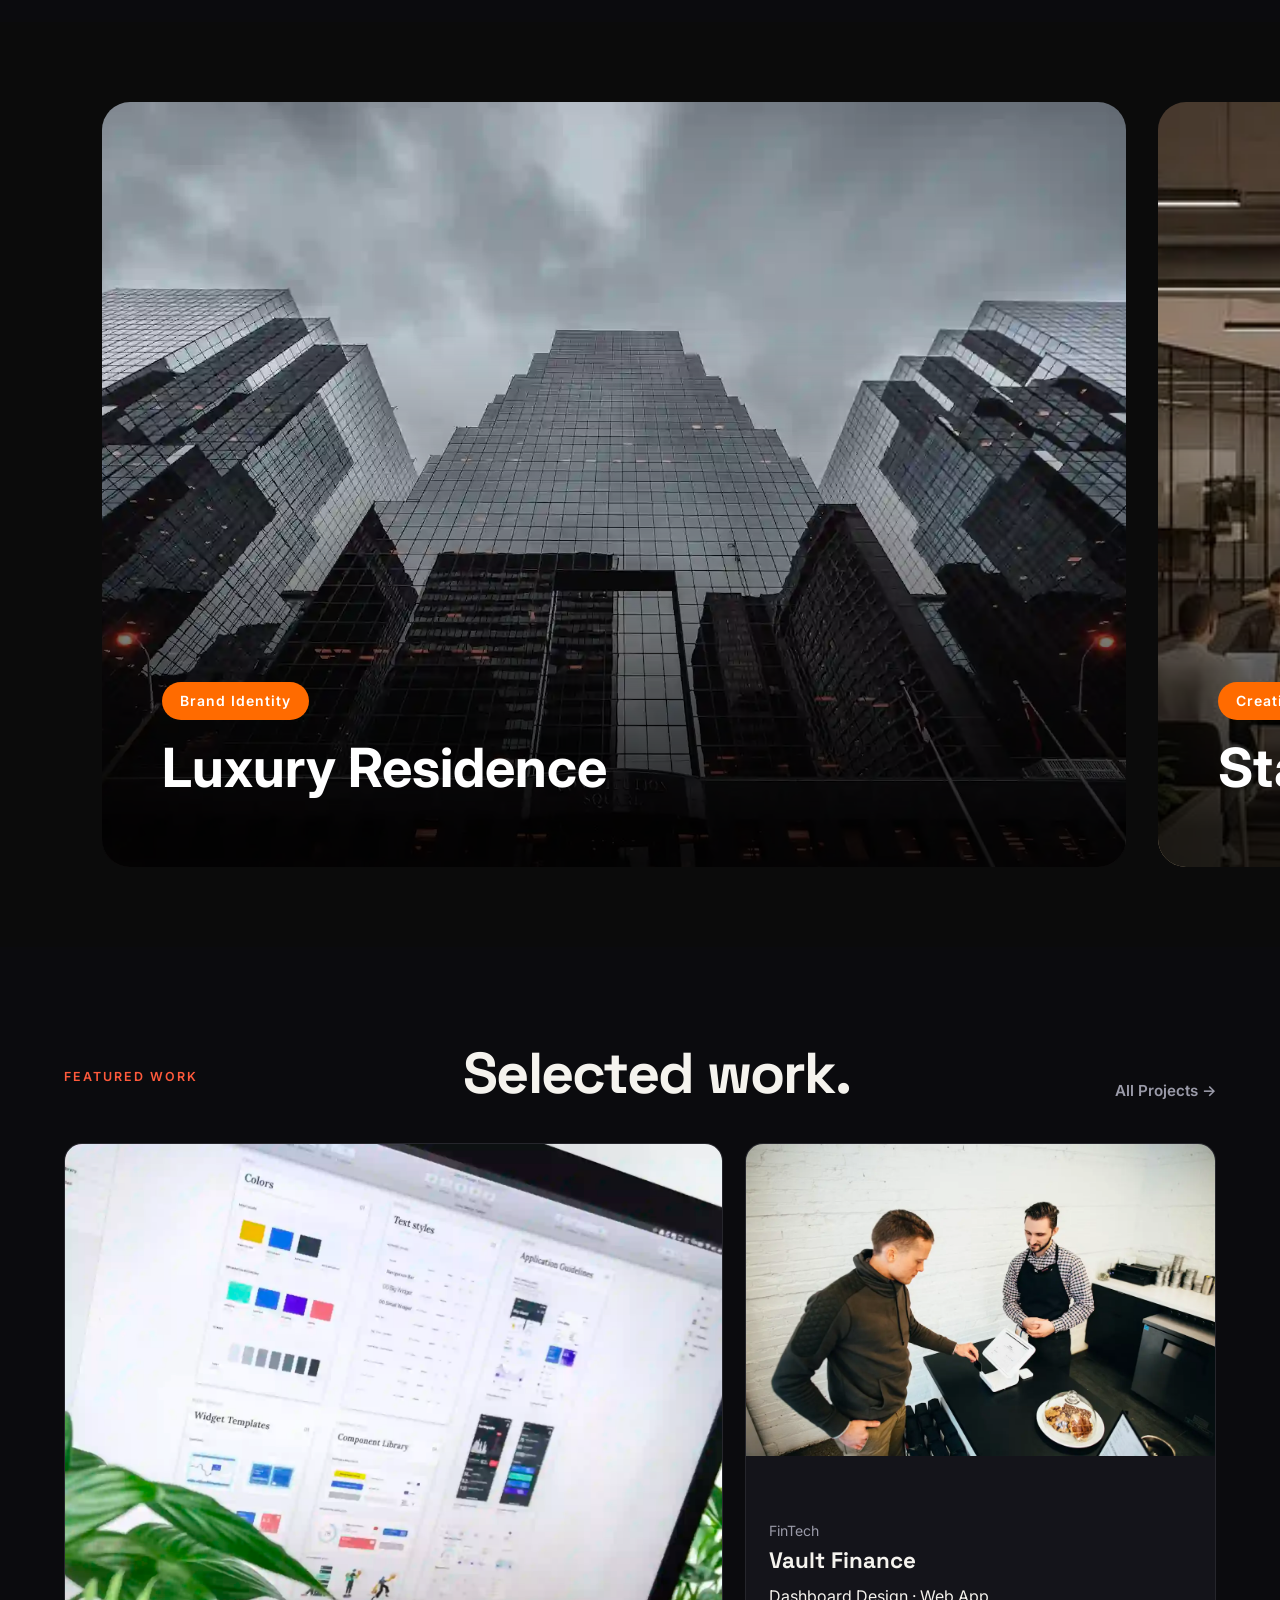
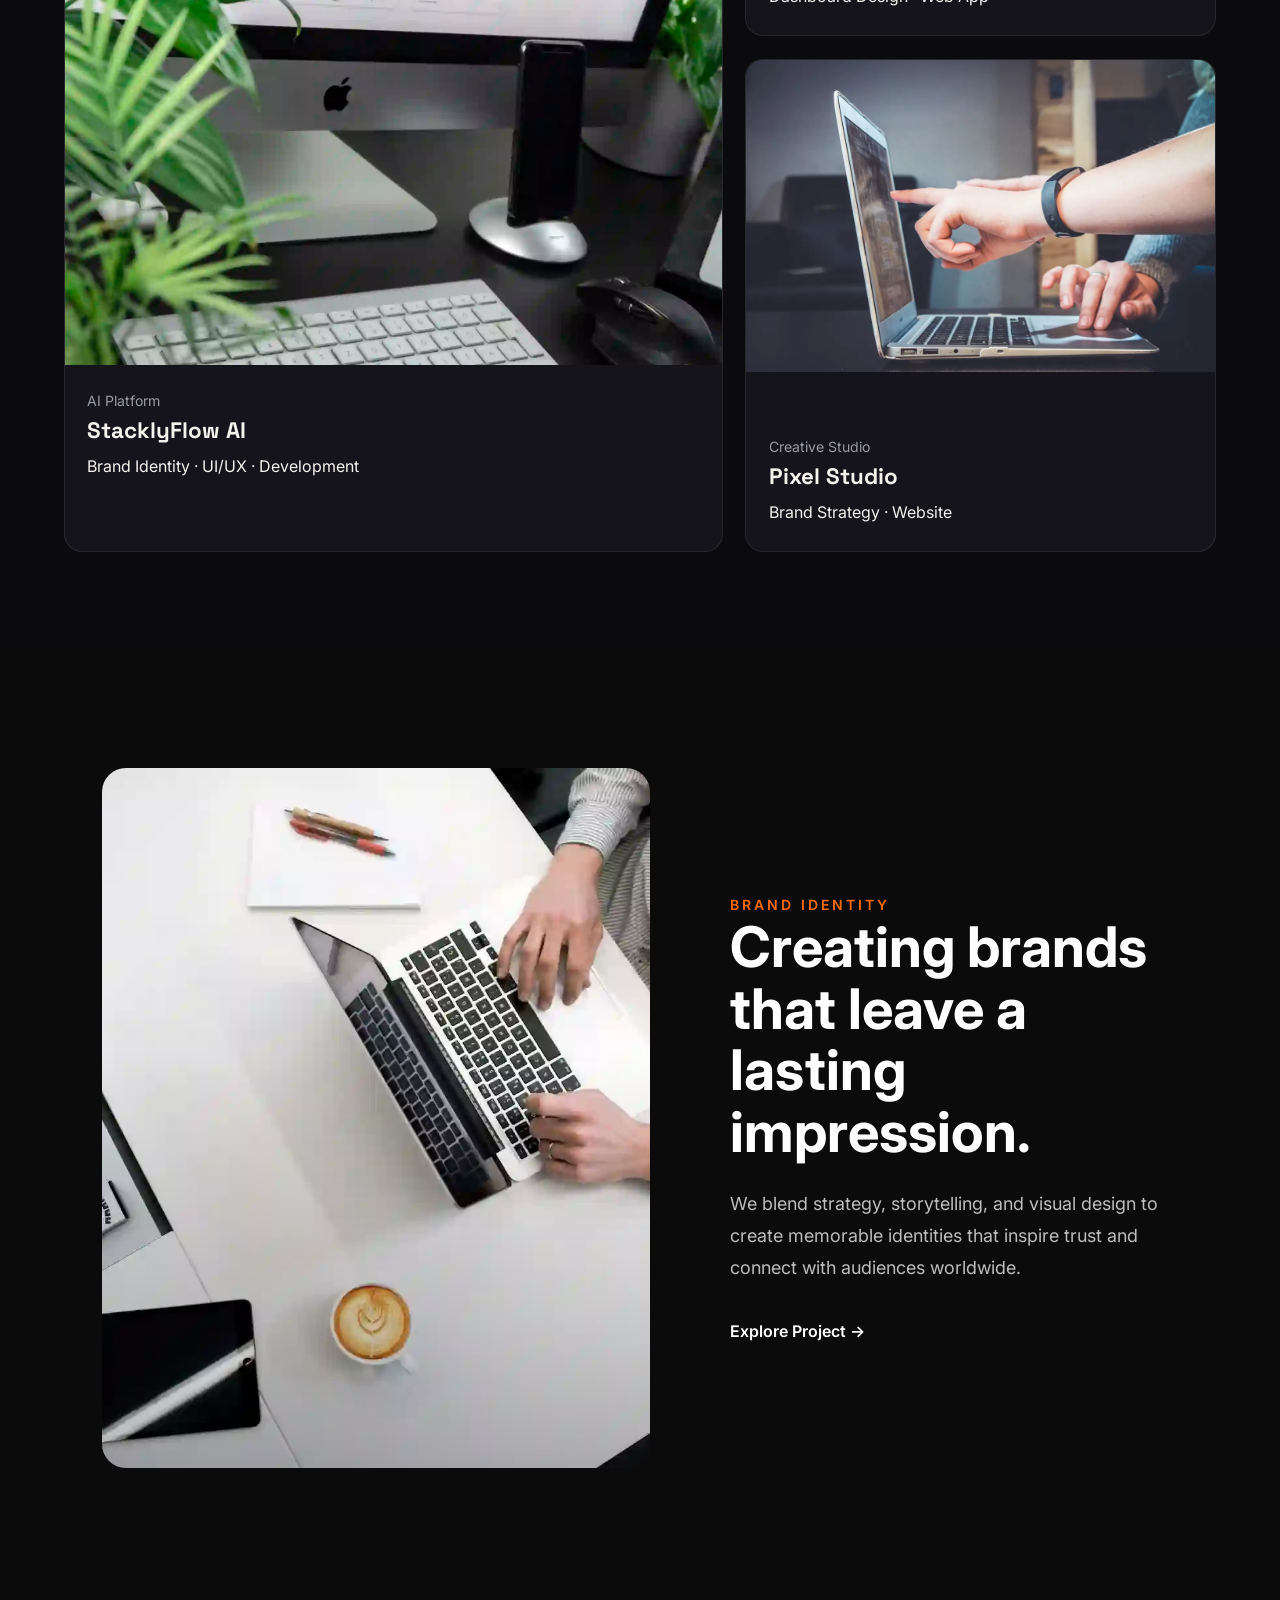
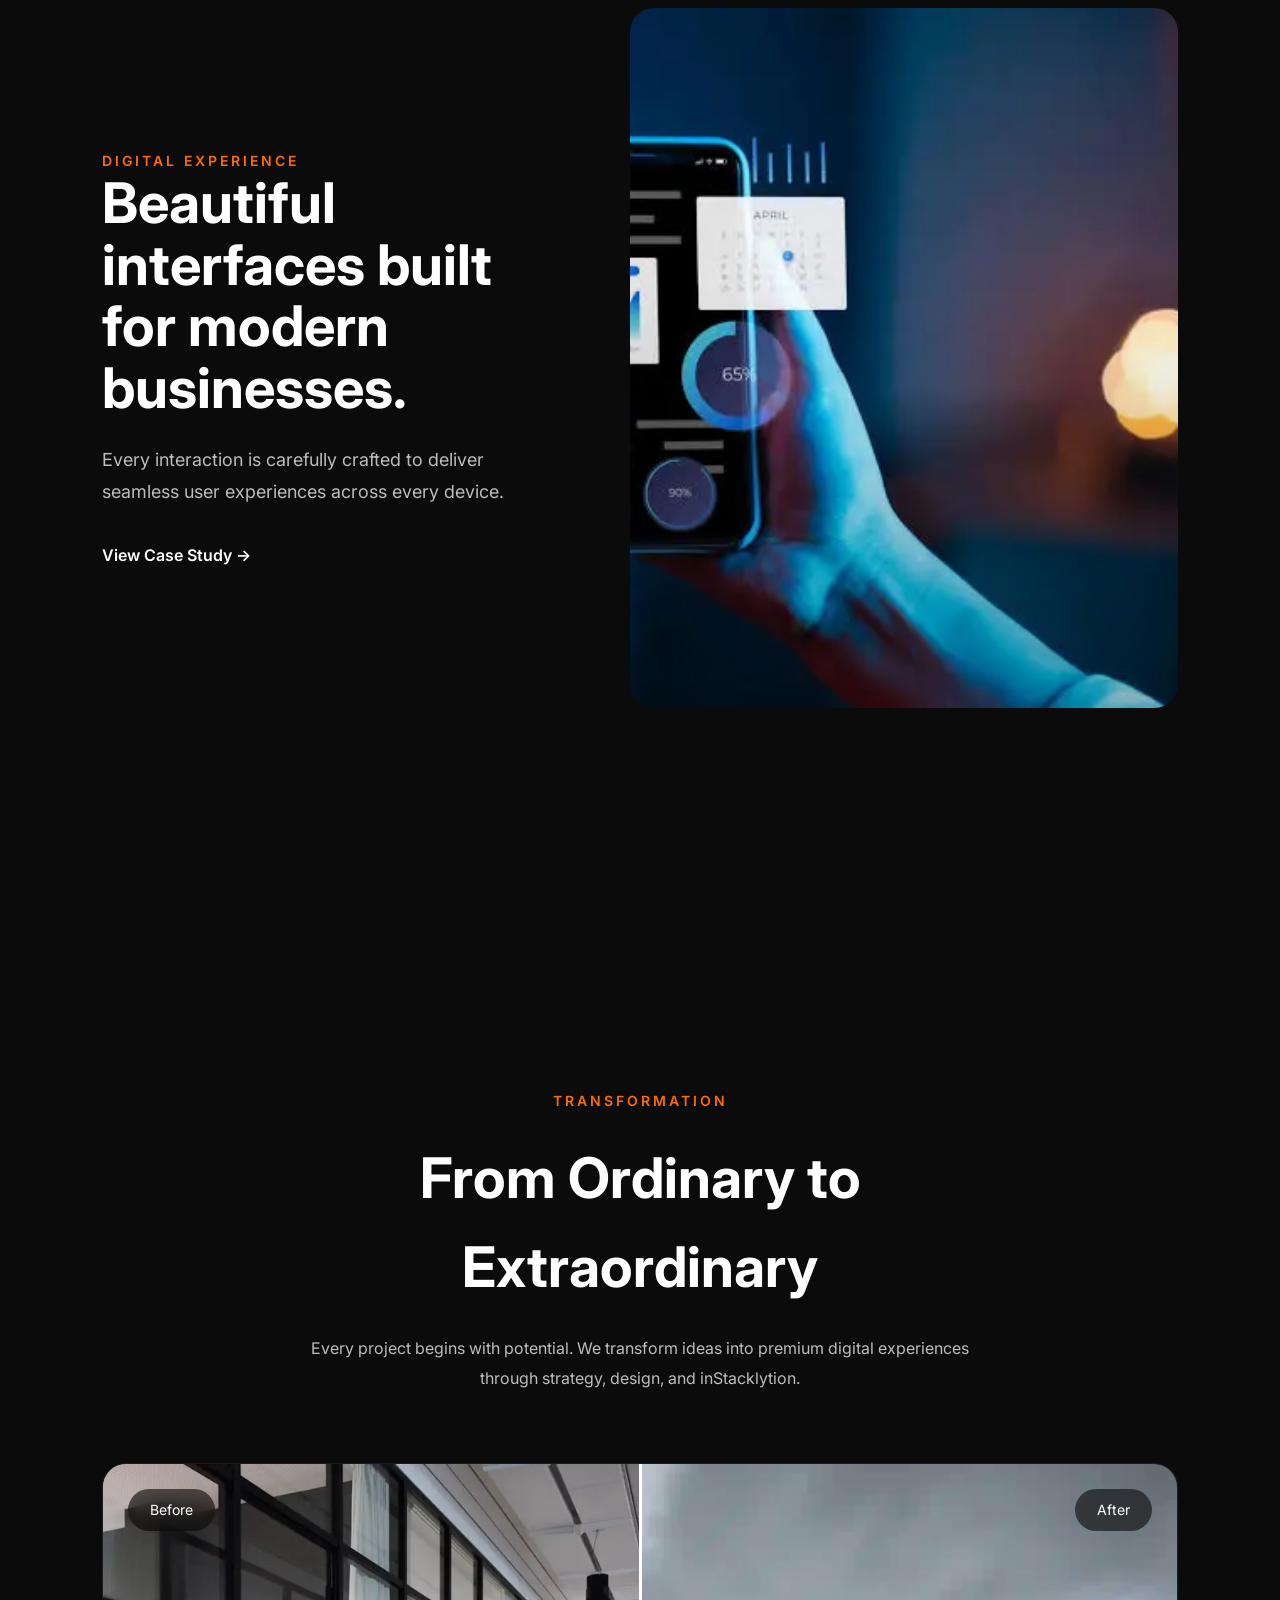
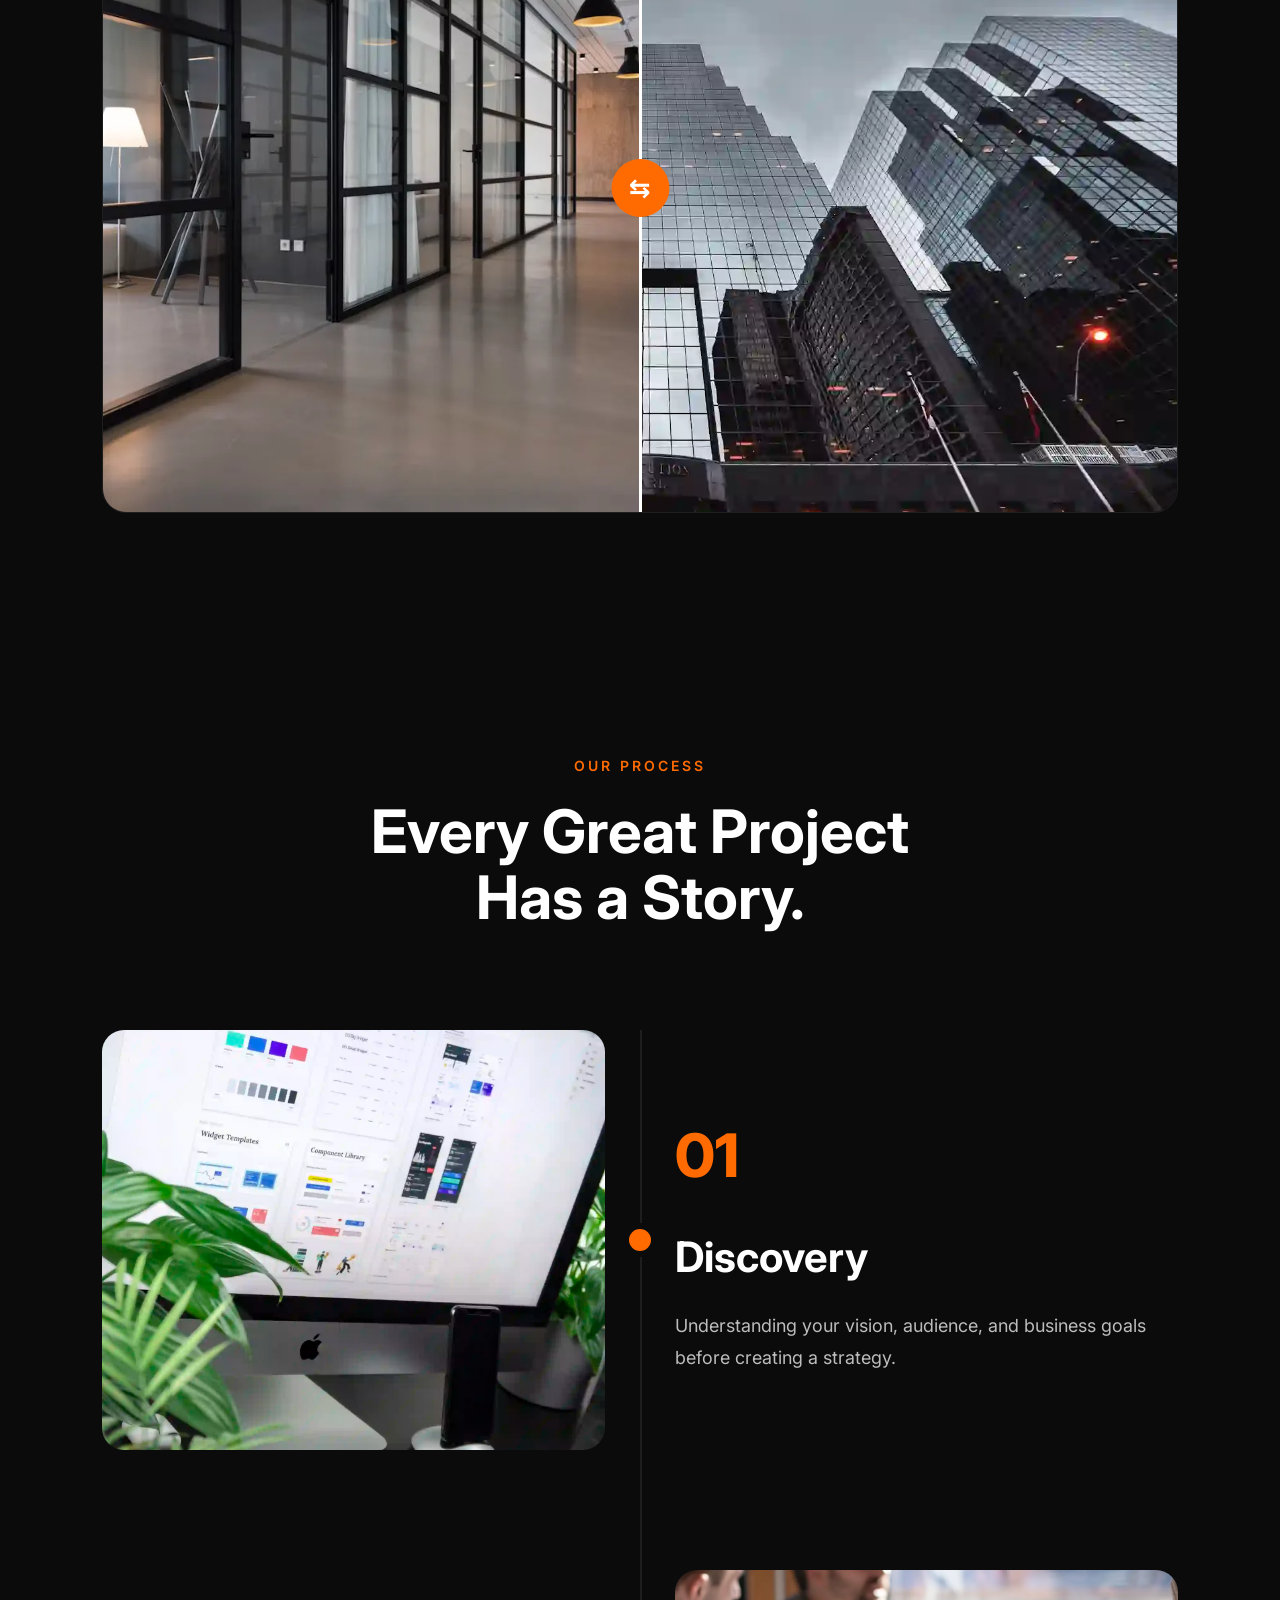
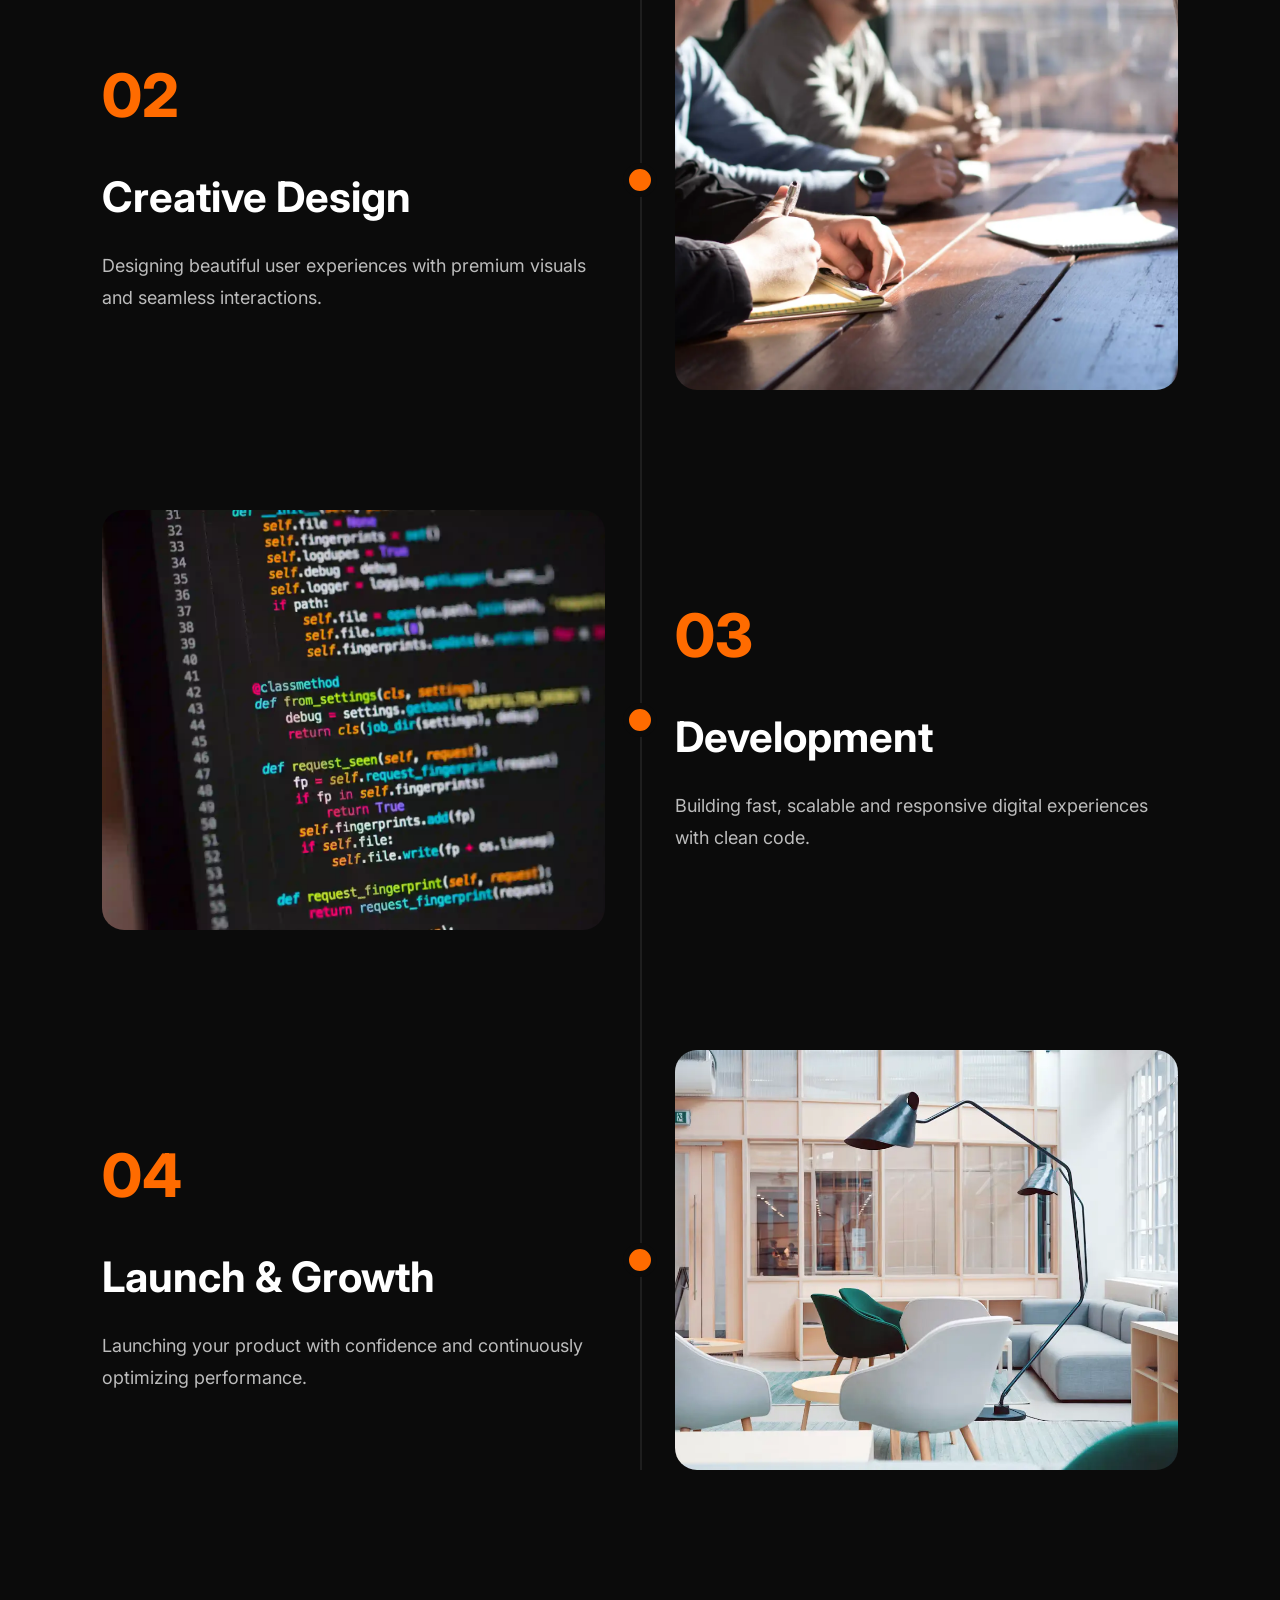
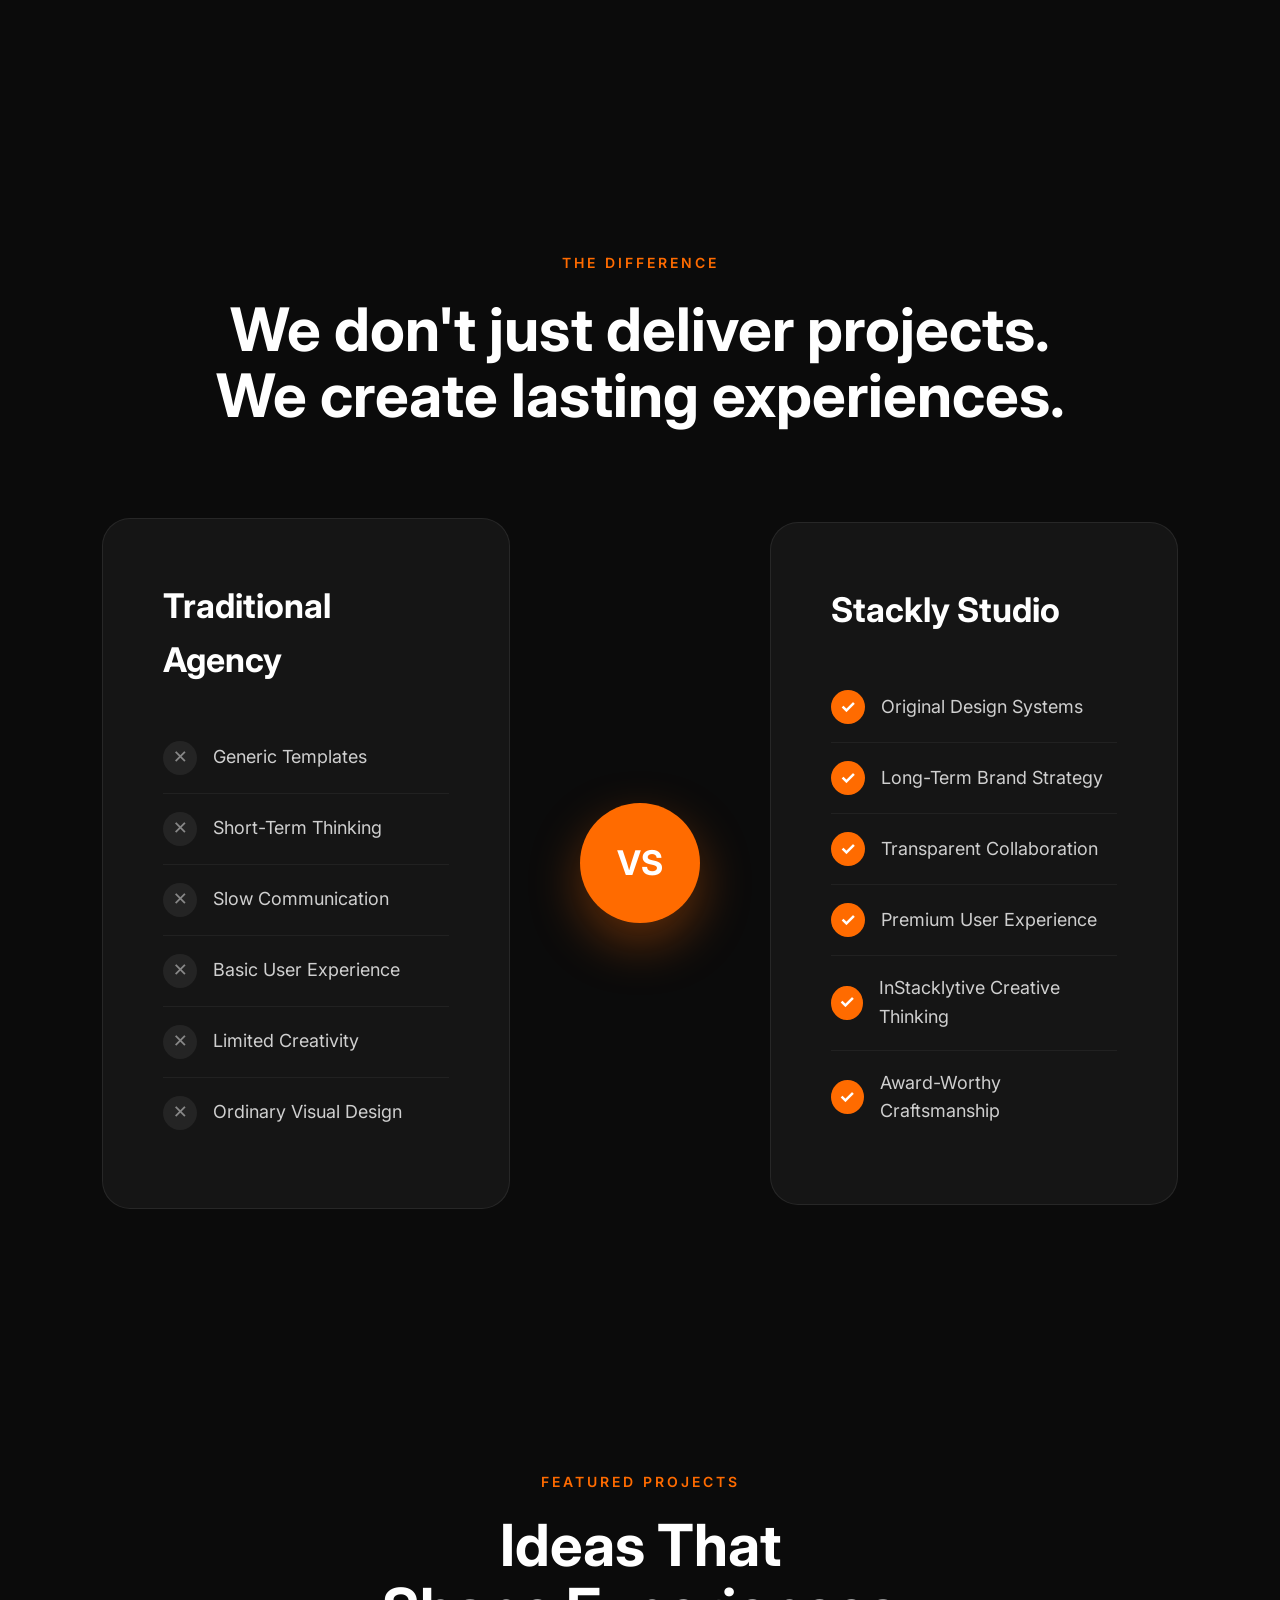
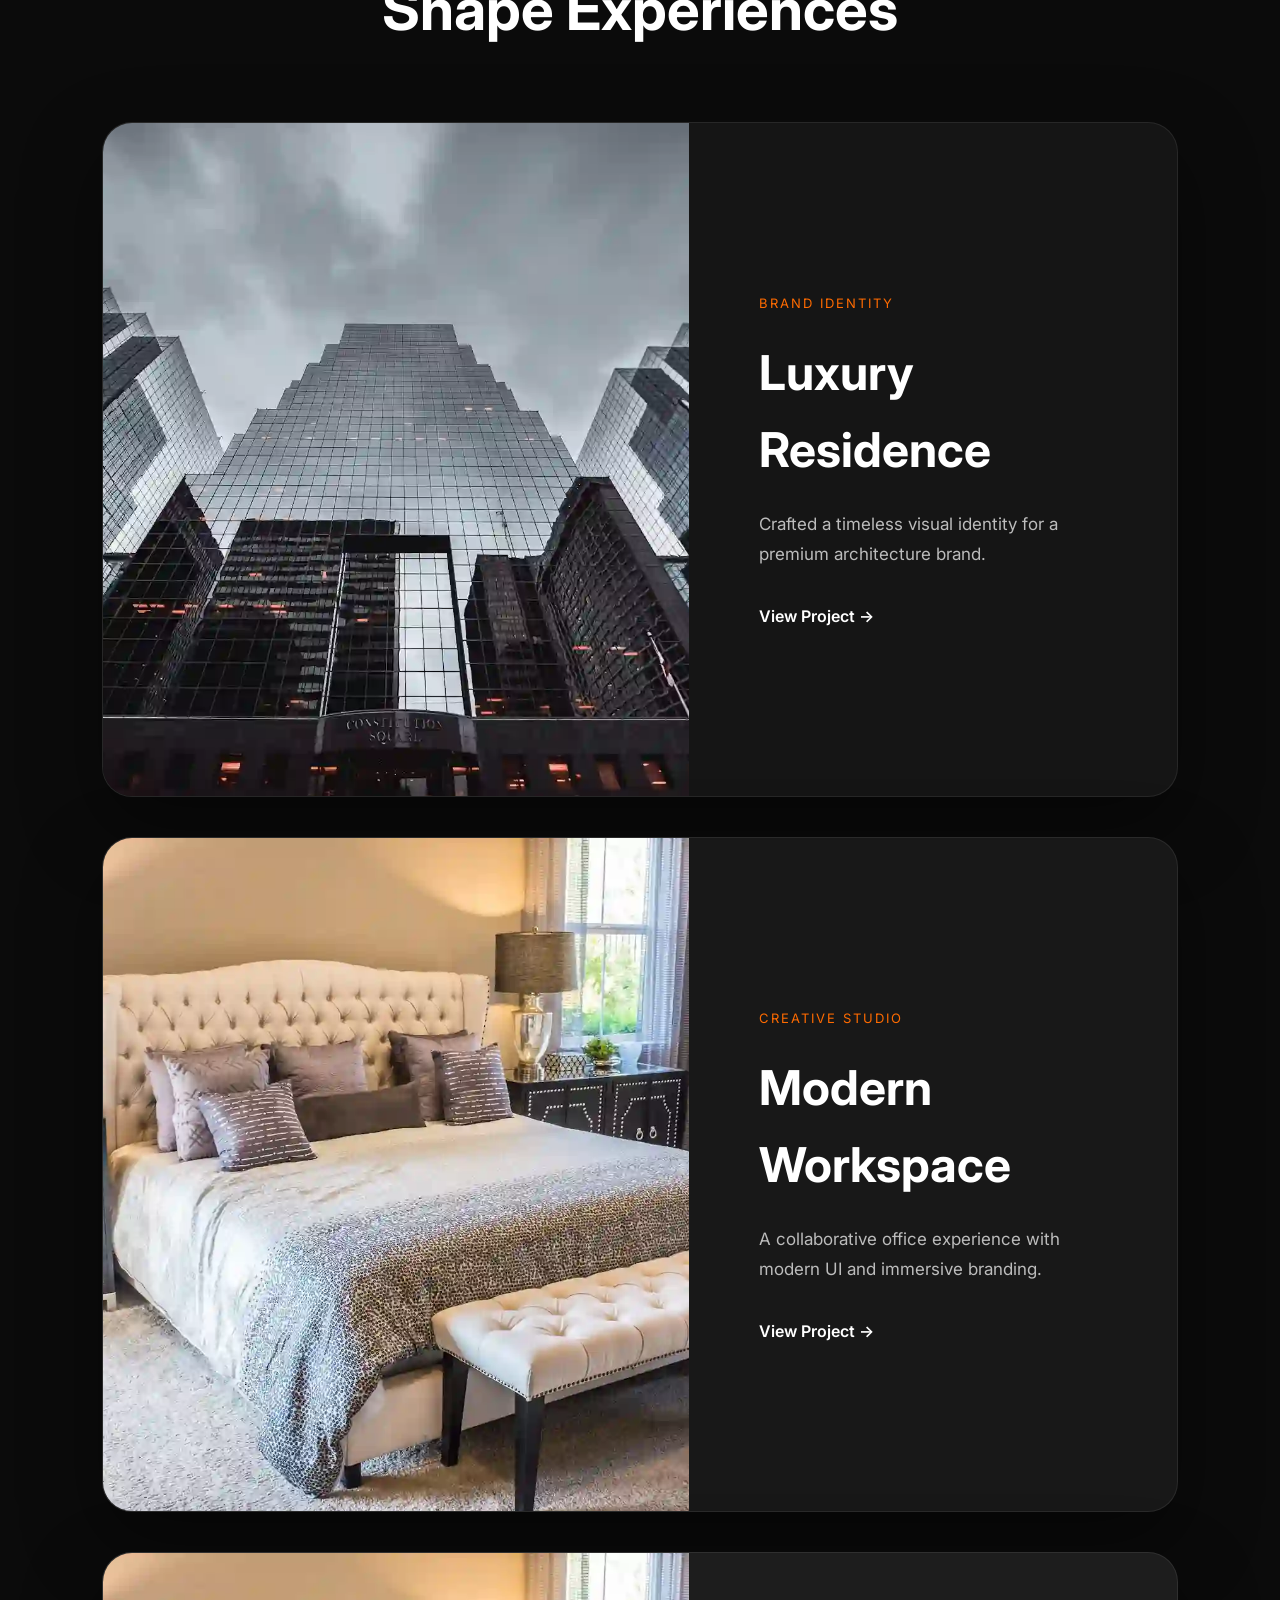
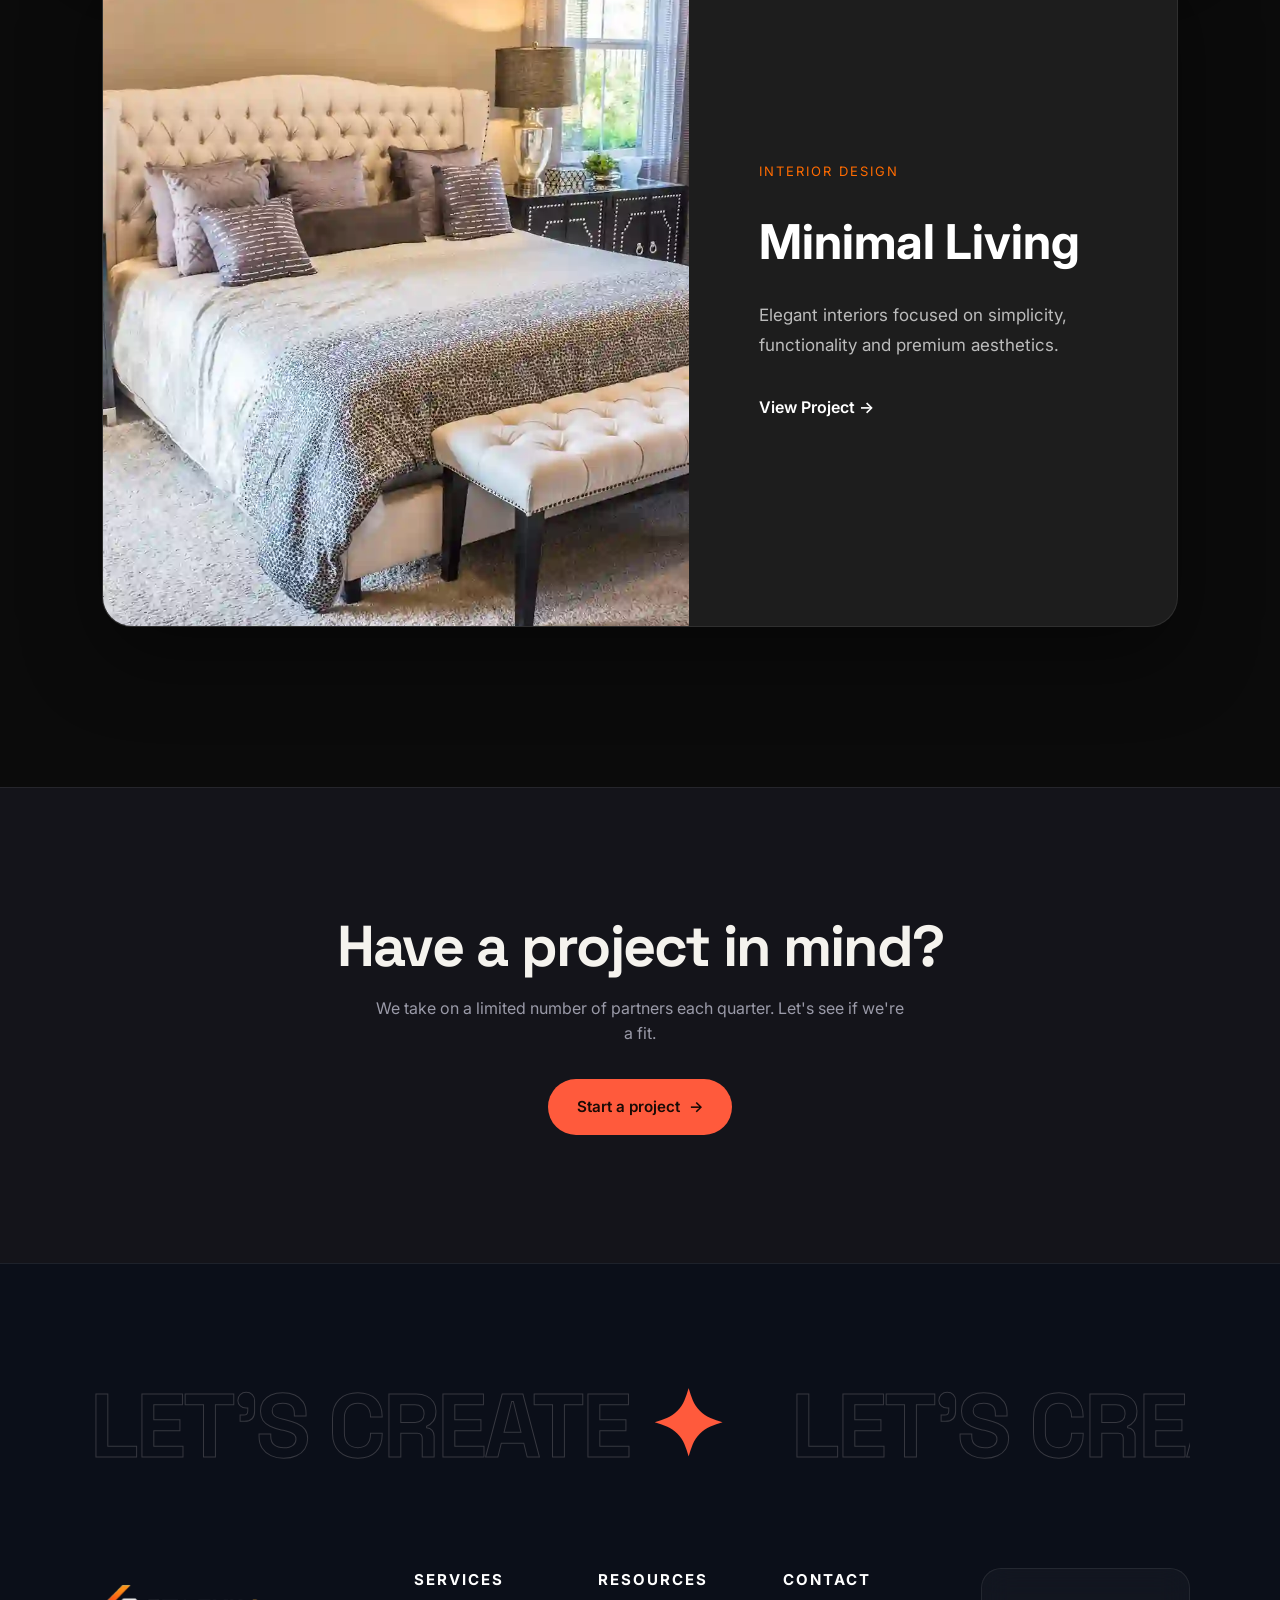
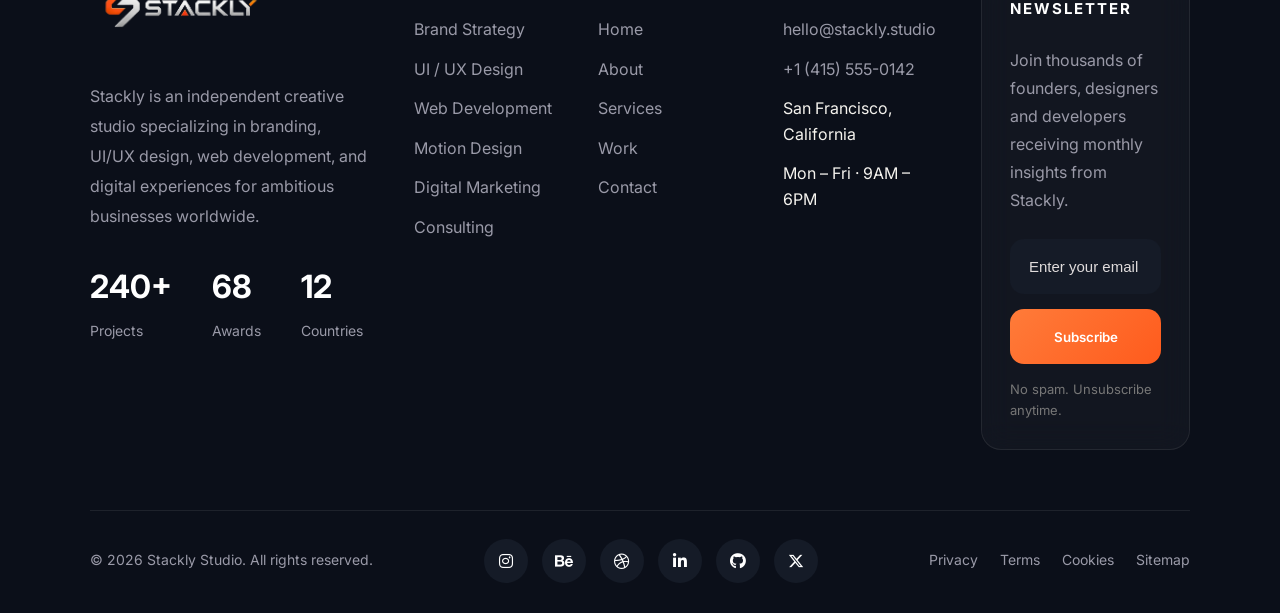
==== commit 9b68d2a6: "bug-fixes-2" ====
--- a/index.html
+++ b/index.html
@@ -50,14 +50,39 @@
         </li>
 
         <li class="mobile-contact">
-          <h4>Contact</h4>
-
-          <p>hello@stackly.studio</p>
-
-          <p>+1 (415) 555-0142</p>
-
-          <p>San Francisco, USA</p>
+          <h4 class="contact-heading">Contact Information</h4>
+
+          <div class="contact-item">
+            <i class="fa-solid fa-envelope"></i>
+
+            <div>
+              <span>Email</span>
+
+              <p>hello@stackly.studio</p>
+            </div>
+          </div>
+
+          <div class="contact-item">
+            <i class="fa-solid fa-phone"></i>
+
+            <div>
+              <span>Phone</span>
+
+              <p>+91 98654 12108</p>
+            </div>
+          </div>
+
+          <div class="contact-item">
+            <i class="fa-solid fa-location-dot"></i>
+
+            <div>
+              <span>Head Office</span>
+
+              <p>Coimbatore, Tamil Nadu</p>
+            </div>
+          </div>
         </li>
+        
       </ul>
 
       <!-- Desktop Only -->
@@ -70,8 +95,6 @@
         <span></span>
       </button>
     </nav>
-
-    <div class="menu-overlay" id="menuOverlay"></div>
 
     <header class="hero">
       <div class="hero-grain"></div>
--- a/css/common.css
+++ b/css/common.css
@@ -31,7 +31,7 @@
 .nav {
   position: fixed;
   top: 0; left: 0; right: 0;
-  z-index: 100;
+  z-index: 1000;
   display: flex;
   align-items: center;
   justify-content: space-between;
@@ -98,7 +98,7 @@
   display: none;
   flex-direction: column;
   gap: 5px;
-  z-index: 101;
+  z-index: 1002;
 }
 .nav-toggle span {
   width: 26px; height: 2px;
@@ -266,7 +266,7 @@
 
     transition:.45s cubic-bezier(.22,1,.36,1);
 
-    z-index:100;
+    z-index:1001;
 
     box-shadow:-20px 0 60px rgba(0,0,0,.45);
 
@@ -334,6 +334,9 @@
 }
 
 /*=========================*/
+/*==================================
+        MOBILE CONTACT
+==================================*/
 
 .mobile-contact{
 
@@ -343,13 +346,13 @@
 
     margin-top:auto;
 
-    padding-top:30px;
+    padding-top:28px;
 
     border-top:1px solid rgba(255,255,255,.08);
 
 }
 
-.mobile-contact h4{
+.contact-heading{
 
     font-size:13px;
 
@@ -357,21 +360,75 @@
 
     letter-spacing:2px;
 
-    color:#888;
+    color:#8d8d98;
+
+    margin-bottom:22px;
+
+    font-weight:700;
+
+}
+
+/*==============================*/
+
+.contact-item{
+
+    display:flex;
+
+    align-items:flex-start;
+
+    gap:14px;
 
     margin-bottom:18px;
 
 }
 
-.mobile-contact p{
-
-    color:#bfbfbf;
+.contact-item i{
+
+    width:42px;
+
+    height:42px;
+
+    border-radius:12px;
+
+    background:rgba(255,90,60,.12);
+
+    color:var(--accent);
+
+    display:flex;
+
+    justify-content:center;
+
+    align-items:center;
+
+    font-size:16px;
+
+    flex-shrink:0;
+
+}
+
+.contact-item span{
+
+    display:block;
+
+    font-size:12px;
+
+    text-transform:uppercase;
+
+    letter-spacing:1.5px;
+
+    color:#8d8d98;
+
+    margin-bottom:4px;
+
+}
+
+.contact-item p{
+
+    color:#fff;
 
     font-size:15px;
 
-    margin-bottom:12px;
-
-    line-height:24px;
+    line-height:22px;
 
 }
 
@@ -379,6 +436,68 @@
 
 nav{
     padding-bottom: 0;
+}
+
+/*=========================
+        MOBILE LINKS
+=========================*/
+
+.nav-links li{
+
+    width:100%;
+
+}
+
+.nav-links a{
+
+    display:flex;
+
+    align-items:center;
+
+    width:100%;
+
+    padding:14px 18px;
+
+    border-radius:12px;
+
+    color:#d4d4d4;
+
+    font-size:17px;
+
+    font-weight:500;
+
+    transition:.35s;
+
+}
+
+.nav-links a::after{
+
+    display:none;
+
+}
+
+/* Hover */
+
+.nav-links a:hover{
+
+    background:rgba(255,90,60,.12);
+
+    color:#fff;
+
+}
+
+/* Active */
+
+.nav-links a.active{
+
+    background:rgba(255,90,60,.18);
+
+    color:var(--accent);
+
+    font-weight:600;
+
+    /* border-left:4px solid var(--accent); */
+
 }
 
 
@@ -455,7 +574,7 @@
     font-size:90px;
     font-weight:800;
     color:transparent;
-    -webkit-text-stroke:1px rgba(255,255,255,.18);
+    -webkit-text-stroke:1px rgba(255, 244, 244, 0.18);
     letter-spacing:-3px;
     white-space:nowrap;
 }
@@ -696,46 +815,46 @@
 
 .newsletter-form input::placeholder{
 
+    color:#e0dcdc;
+
+}
+
+.newsletter-form button{
+
+    height:55px;
+
+    border:none;
+
+    border-radius:14px;
+
+    background:linear-gradient(135deg,#ff7b39,#ff5b1d);
+
+    color:#fff;
+
+    font-weight:600;
+
+    cursor:pointer;
+
+    transition:.35s;
+
+}
+
+.newsletter-form button:hover{
+
+    transform:translateY(-4px);
+
+    box-shadow:0 15px 35px rgba(255,107,0,.35);
+
+}
+
+.newsletter small{
+
+    display:block;
+
+    margin-top:15px;
+
     color:#777;
 
-}
-
-.newsletter-form button{
-
-    height:55px;
-
-    border:none;
-
-    border-radius:14px;
-
-    background:linear-gradient(135deg,#ff7b39,#ff5b1d);
-
-    color:#fff;
-
-    font-weight:600;
-
-    cursor:pointer;
-
-    transition:.35s;
-
-}
-
-.newsletter-form button:hover{
-
-    transform:translateY(-4px);
-
-    box-shadow:0 15px 35px rgba(255,107,0,.35);
-
-}
-
-.newsletter small{
-
-    display:block;
-
-    margin-top:15px;
-
-    color:#777;
-
     font-size:13px;
 
 }
@@ -800,7 +919,7 @@
 
     background:#151B27;
 
-    color:#cfcfcf;
+    color:#ffffff;
 
     text-decoration:none;
 
